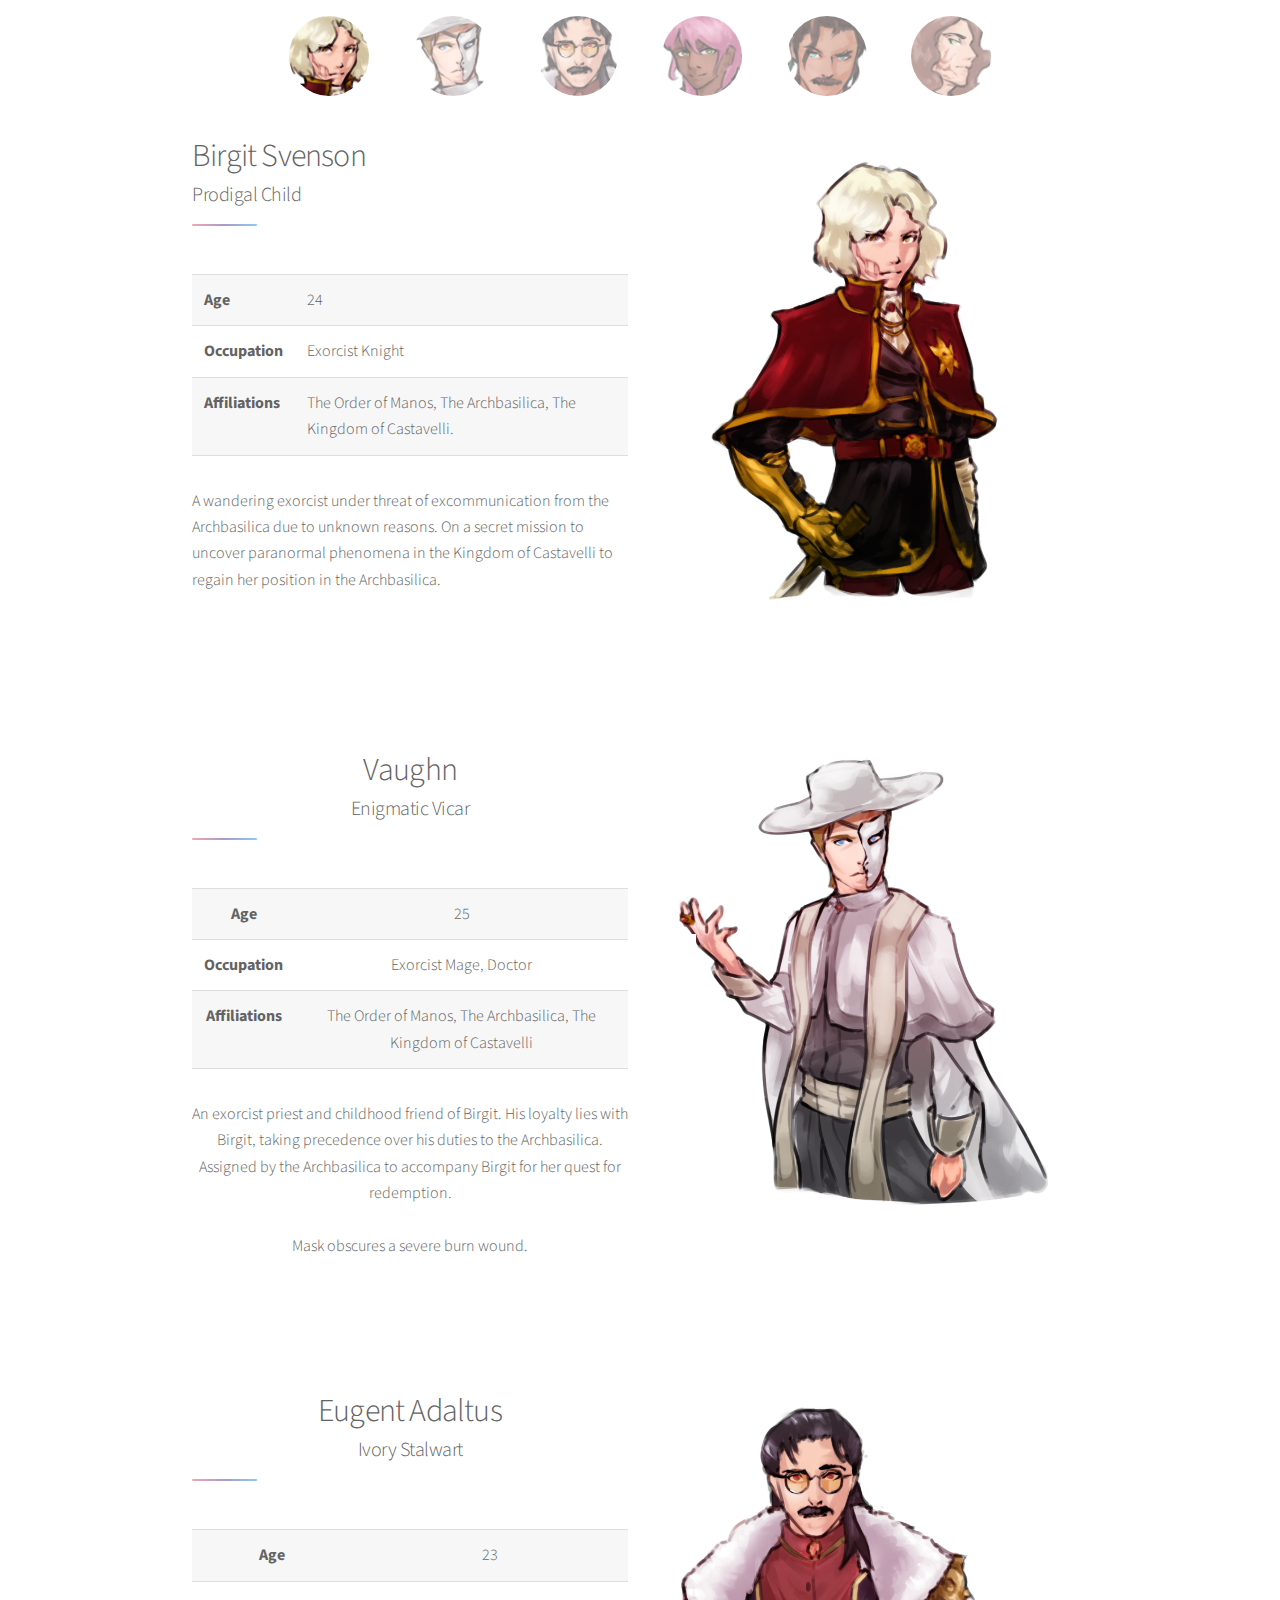
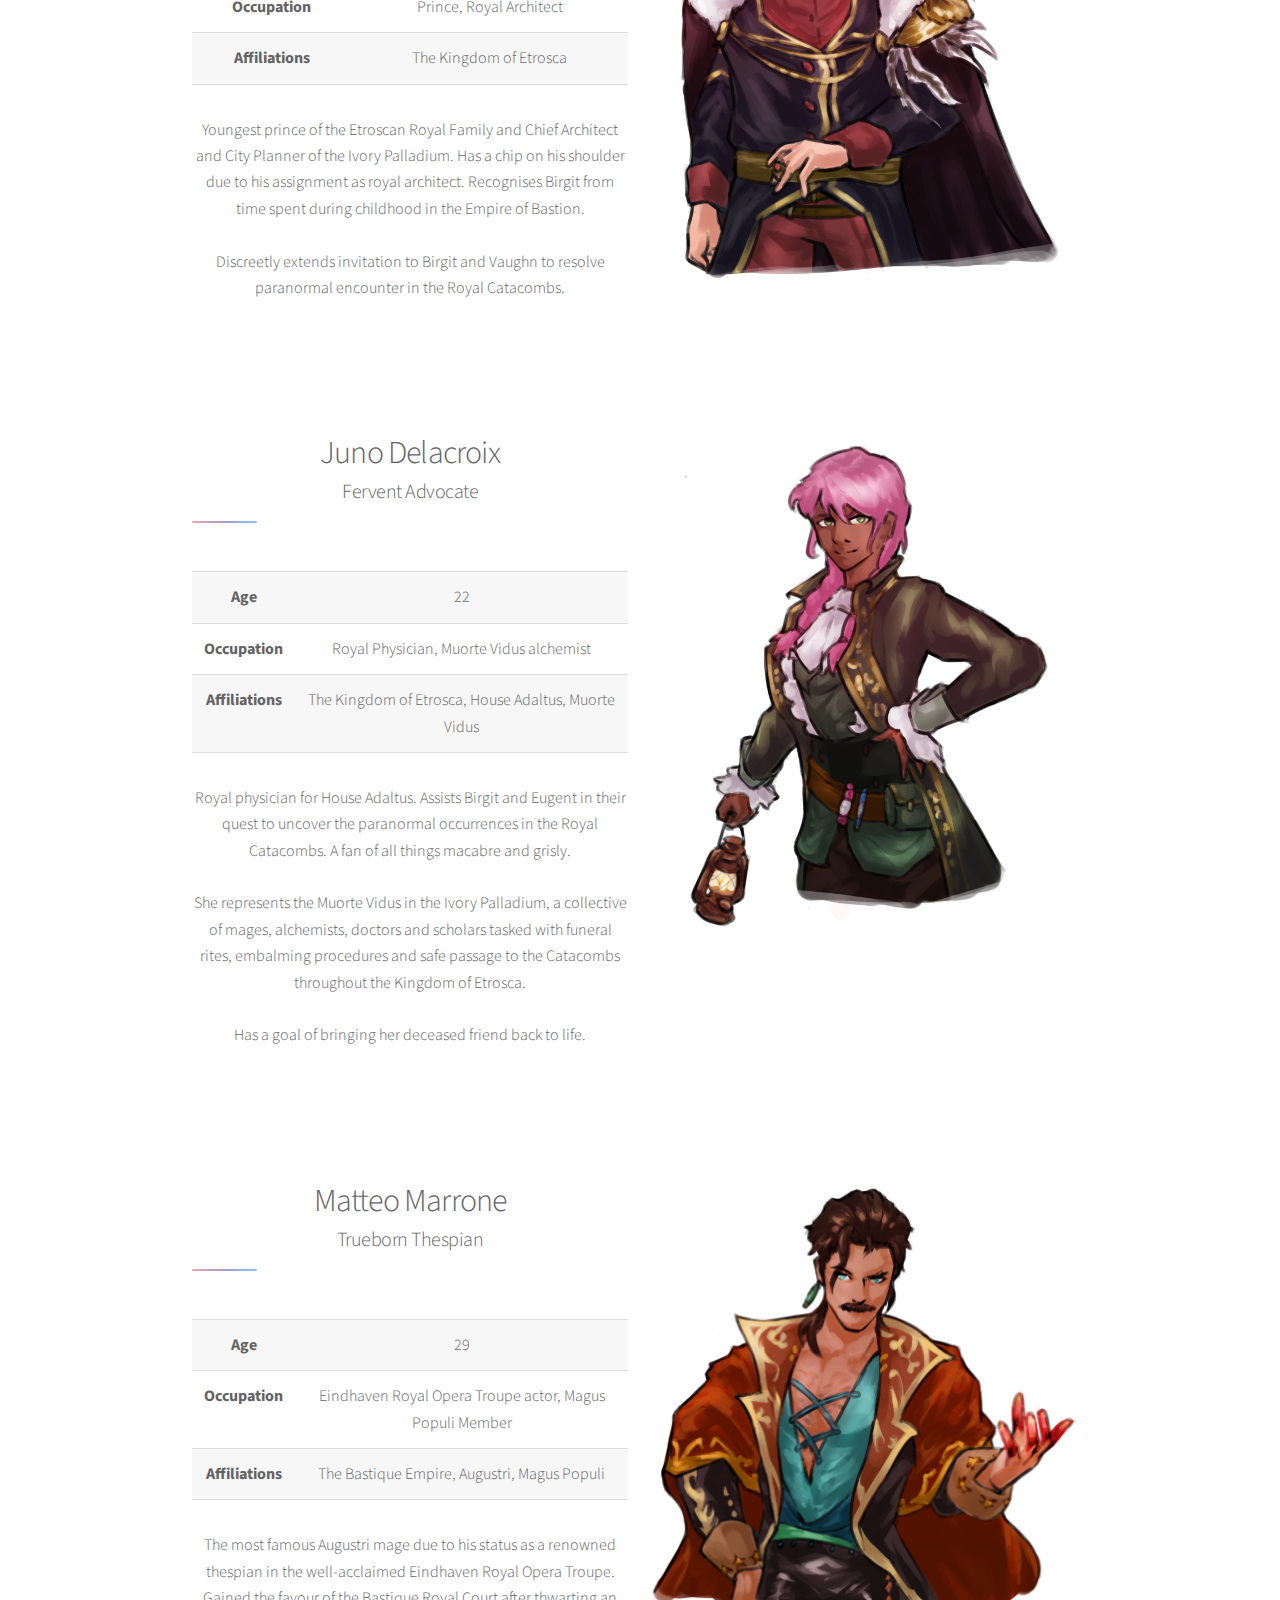
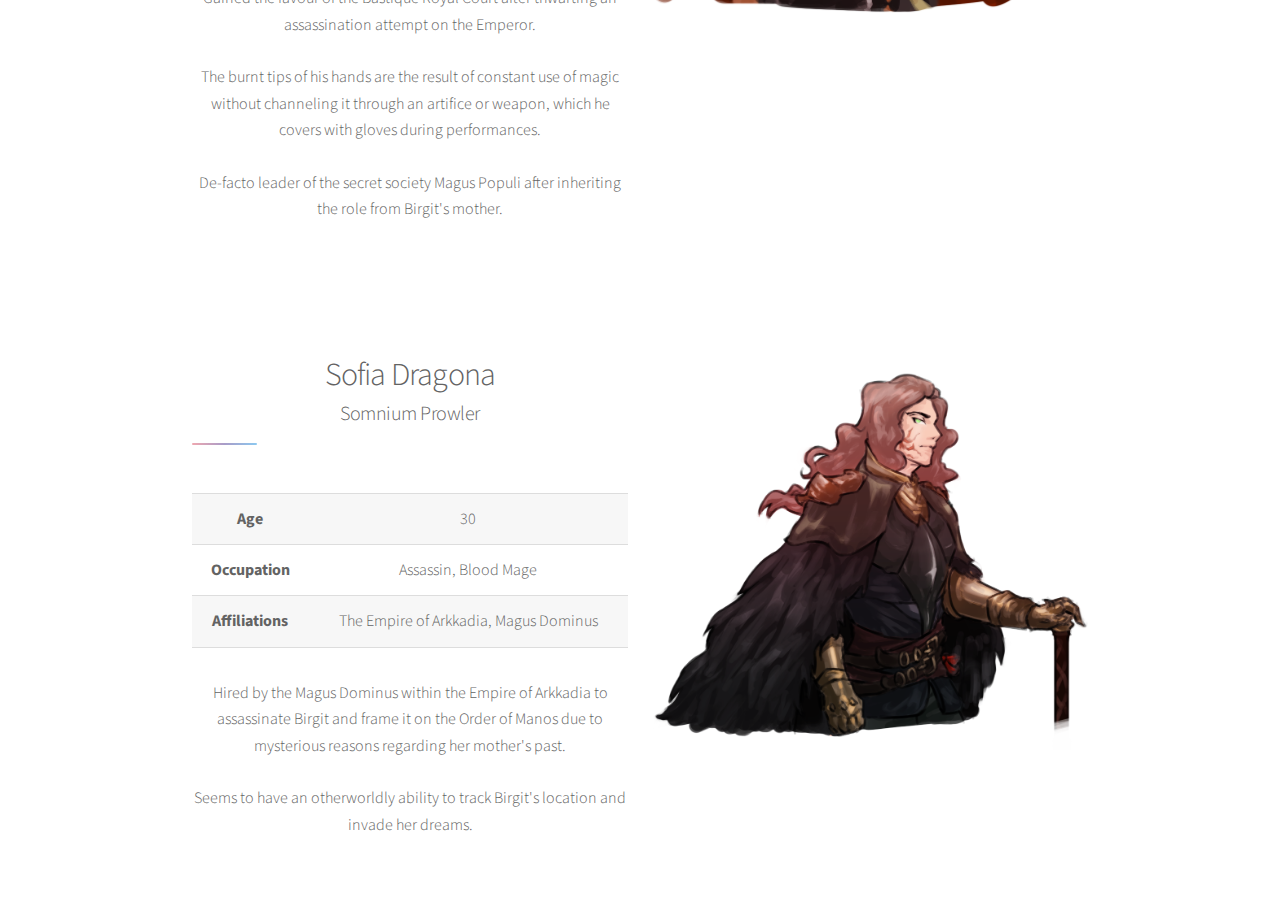
==== index.html @ 560a3e18 "Add content" ====
<!DOCTYPE HTML>
<!--
	Stellar by HTML5 UP
	html5up.net | @ajlkn
	Free for personal and commercial use under the CCA 3.0 license (html5up.net/license)
-->
<html>

<head>
	<title>Stellar by HTML5 UP</title>
	<meta charset="utf-8" />
	<meta name="viewport" content="width=device-width, initial-scale=1, user-scalable=no" />
	<link href="https://cdn.jsdelivr.net/npm/bootstrap@5.2.3/dist/css/bootstrap.min.css" rel="stylesheet"
		integrity="sha384-rbsA2VBKQhggwzxH7pPCaAqO46MgnOM80zW1RWuH61DGLwZJEdK2Kadq2F9CUG65" crossorigin="anonymous">
	<link rel="stylesheet" href="assets/css/main.css" />
	<noscript>
		<link rel="stylesheet" href="assets/css/noscript.css" />
	</noscript>
</head>

<body class="is-preload">

	<!-- Wrapper -->
	<div id="wrapper">

		<!-- Nav -->
		<nav id="nav">
			<ul class="mt-2">
				<li><a href="#c1" class="active"><img src="images/01c_Transparent.png" alt="Birgit" /></a></li>
				<li><a href="#c2"><img src="images/02d_Transparent.png" alt="Vaughn" /></a></li>
				<li><a href="#c3"><img src="images/03b_Transparent.png" alt="Eugent" /></a></li>
				<li><a href="#c4"><img src="images/04b_Transparent.png" alt="Juno" /></a></li>
				<li><a href="#c5"><img src="images/05b_Transparent.png" alt="Matteo" /></a></li>
				<li><a href="#c6"><img src="images/06c_Transparent.png" alt="Sofia" /></a></li>
			</ul>
		</nav>

		<!-- Main -->
		<div id="main">

			<!-- Introduction -->
			<section id="c1" class="main">
				<div class="px-3">
					<div class="content">
						<div class="row">
							<div class="col-6">
								<header class="major">
									<h2>Birgit Svenson</h2>
									<h3>Prodigal Child</h3>
								</header>

								<div class="table-wrapper">
									<table>
										<tbody>
											<tr>
												<td>Age</td>
												<td>24</td>
											</tr>
											<tr>
												<td>Occupation</td>
												<td>Exorcist Knight</td>
											</tr>
											<tr>
												<td>Affiliations</td>
												<td>The Order of Manos, The Archbasilica, The Kingdom of Castavelli.
												</td>
											</tr>

										</tbody>
									</table>

								</div>
								<p class="text-start">A wandering exorcist under threat of excommunication from the
									Archbasilica due to
									unknown
									reasons. On a secret mission to uncover paranormal phenomena in the Kingdom of
									Castavelli to
									regain her position in the Archbasilica.</p>
							</div>
							<div class="col-md-12 col-6 align-self-center">
								<span class="image portrait"><img src="images/01_Transparent.png" alt="" /></span>
							</div>
						</div>
					</div>

				</div>
			</section>

			<section id="c2" class="main special">
				<div class="px-3">
					<div class="content">
						<div class="row flex-row-reverse">
							<div class="col-6">
								<header class="major text-start">
									<h2>Vaughn</h2>
									<h3>Enigmatic Vicar</h3>
								</header>

								<div class="table-wrapper text-start">
									<table>
										<tbody>
											<tr>
												<td>Age</td>
												<td>25</td>
											</tr>
											<tr>
												<td>Occupation</td>
												<td>Exorcist Mage, Doctor</td>
											</tr>
											<tr>
												<td>Affiliations</td>
												<td>The Order of Manos, The Archbasilica, The Kingdom of Castavelli
												</td>
											</tr>

										</tbody>
									</table>

								</div>
								<p class="text-start">An exorcist priest and childhood friend of Birgit. His loyalty
									lies
									with Birgit,
									taking precedence over his duties to the Archbasilica. Assigned by the Archbasilica
									to accompany Birgit for her quest for redemption.
									<br />
									<br />
									Mask obscures a severe burn wound.
								</p>
							</div>
							<div class="col-6 align-self-center">
								<span class="image portrait"><img src="images/02_Transparent.png" alt="" /></span>
							</div>
						</div>
					</div>

				</div>
			</section>

			<section id="c3" class="main special">
				<div class="px-3">
					<div class="content">
						<div class="row">
							<div class="col-6">
								<header class="major text-start">
									<h2>Eugent Adaltus</h2>
									<h3>Ivory Stalwart</h3>
								</header>

								<div class="table-wrapper text-start">
									<table>
										<tbody>
											<tr>
												<td>Age</td>
												<td>23</td>
											</tr>
											<tr>
												<td>Occupation</td>
												<td>Prince, Royal Architect</td>
											</tr>
											<tr>
												<td>Affiliations</td>
												<td>The Kingdom of Etrosca
												</td>
											</tr>

										</tbody>
									</table>

								</div>
								<p class="text-start">Youngest prince of the Etroscan Royal Family and Chief Architect
									and City Planner of the Ivory Palladium. Has a chip on his shoulder due to his
									assignment as royal architect. Recognises Birgit from time spent during childhood in
									the Empire of Bastion.
									<br />
									<br />
									Discreetly extends invitation to Birgit and Vaughn to resolve paranormal encounter
									in the Royal Catacombs.
								</p>
							</div>
							<div class="col-6 align-self-center">
								<span class="image portrait"><img src="images/03_Transparent.png" alt="" /></span>
							</div>
						</div>
					</div>

				</div>
			</section>

			<section id="c4" class="main special">
				<div class="px-3">
					<div class="content">
						<div class="row flex-row-reverse">
							<div class="col-6">
								<header class="major text-start">
									<h2>Juno Delacroix</h2>
									<h3>Fervent Advocate</h3>
								</header>

								<div class="table-wrapper text-start">
									<table>
										<tbody>
											<tr>
												<td>Age</td>
												<td>22</td>
											</tr>
											<tr>
												<td>Occupation</td>
												<td>Royal Physician, Muorte Vidus alchemist</td>
											</tr>
											<tr>
												<td>Affiliations</td>
												<td>The Kingdom of Etrosca, House Adaltus, Muorte Vidus
												</td>
											</tr>

										</tbody>
									</table>

								</div>
								<p class="text-start">Royal physician for House Adaltus. Assists Birgit and Eugent in
									their quest to uncover the paranormal occurrences in the Royal Catacombs. A fan of
									all things macabre and grisly.
									<br />
									<br />
									She represents the Muorte Vidus in the Ivory Palladium, a collective of mages,
									alchemists, doctors and scholars tasked with funeral rites, embalming procedures and
									safe passage to the Catacombs throughout the Kingdom of Etrosca.
									<br />
									<br />
									Has a goal of bringing her deceased friend back to life.
								</p>
							</div>
							<div class="col-6 align-self-center">
								<span class="image portrait"><img src="images/04_Transparent.png" alt="" /></span>
							</div>
						</div>
					</div>

				</div>
			</section>

			<section id="c5" class="main special">
				<div class="px-3">
					<div class="content">
						<div class="row">
							<div class="col-6">
								<header class="major text-start">
									<h2>Matteo Marrone</h2>
									<h3>Trueborn Thespian</h3>
								</header>

								<div class="table-wrapper text-start">
									<table>
										<tbody>
											<tr>
												<td>Age</td>
												<td>29</td>
											</tr>
											<tr>
												<td>Occupation</td>
												<td>Eindhaven Royal Opera Troupe actor, Magus Populi Member</td>
											</tr>
											<tr>
												<td>Affiliations</td>
												<td>The Bastique Empire, Augustri, Magus Populi
												</td>
											</tr>

										</tbody>
									</table>

								</div>
								<p class="text-start">The most famous Augustri mage due to his status as a renowned
									thespian in the well-acclaimed Eindhaven Royal Opera Troupe. Gained the favour of
									the Bastique Royal Court after thwarting an assassination attempt on the Emperor.
									<br />
									<br />
									The burnt tips of his hands are the result of constant use of magic without
									channeling it through an artifice or weapon, which he covers with gloves during
									performances.
									<br />
									<br />
									De-facto leader of the secret society Magus Populi after inheriting the role from
									Birgit's mother.
								</p>
							</div>
							<div class="col-6 align-self-center">
								<span class="image portrait"><img src="images/05_Transparent.png" alt="" /></span>
							</div>
						</div>
					</div>

				</div>
			</section>

			<section id="c6" class="main special">
				<div class="px-3">
					<div class="content">
						<div class="row flex-row-reverse">
							<div class="col-6">
								<header class="major text-start">
									<h2>Sofia Dragona</h2>
									<h3>Somnium Prowler</h3>
								</header>

								<div class="table-wrapper text-start">
									<table>
										<tbody>
											<tr>
												<td>Age</td>
												<td>30</td>
											</tr>
											<tr>
												<td>Occupation</td>
												<td>Assassin, Blood Mage</td>
											</tr>
											<tr>
												<td>Affiliations</td>
												<td>The Empire of Arkkadia, Magus Dominus
												</td>
											</tr>

										</tbody>
									</table>

								</div>
								<p class="text-start">Hired by the Magus Dominus within the Empire of Arkkadia to
									assassinate Birgit and frame it on the Order of Manos due to mysterious reasons
									regarding her mother's past.
									<br />
									<br />
									Seems to have an otherworldly ability to track Birgit's
									location and invade her dreams.
								</p>
							</div>
							<div class="col-6 align-self-center ps-0">
								<span class="image portrait"><img src="images/06_Transparent.png" alt="" /></span>
							</div>
						</div>
					</div>

				</div>
			</section>

		</div>

	</div>

	<!-- Scripts -->
	<script src="https://cdn.jsdelivr.net/npm/bootstrap@5.2.3/dist/js/bootstrap.bundle.min.js"
		integrity="sha384-kenU1KFdBIe4zVF0s0G1M5b4hcpxyD9F7jL+jjXkk+Q2h455rYXK/7HAuoJl+0I4"
		crossorigin="anonymous"></script>
	<script src="assets/js/jquery.min.js"></script>
	<script src="assets/js/jquery.scrollex.min.js"></script>
	<script src="assets/js/jquery.scrolly.min.js"></script>
	<script src="assets/js/browser.min.js"></script>
	<script src="assets/js/breakpoints.min.js"></script>
	<script src="assets/js/util.js"></script>
	<script src="assets/js/main.js"></script>
</body>

</html>
---- assets/css/main.css ----
@import url(fontawesome-all.min.css);
@import "https://fonts.googleapis.com/css?family=Source+Sans+Pro:300,400";
/*
	Stellar by HTML5 UP
	html5up.net | @ajlkn
	Free for personal and commercial use under the CCA 3.0 license (html5up.net/license)
*/
html, body, div, span, applet, object,
iframe, h1, h2, h3, h4, h5, h6, p, blockquote,
pre, a, abbr, acronym, address, big, cite,
code, del, dfn, em, img, ins, kbd, q, s, samp,
small, strike, strong, sub, sup, tt, var, b,
u, i, center, dl, dt, dd, ol, ul, li, fieldset,
form, label, legend, table, caption, tbody,
tfoot, thead, tr, th, td, article, aside,
canvas, details, embed, figure, figcaption,
footer, header, hgroup, menu, nav, output, ruby,
section, summary, time, mark, audio, video {
  margin: 0;
  padding: 0;
  border: 0;
  font-size: 100%;
  font: inherit;
  vertical-align: baseline; }

article, aside, details, figcaption, figure,
footer, header, hgroup, menu, nav, section {
  display: block; }

body {
  line-height: 1; }

ol, ul {
  list-style: none; }

blockquote, q {
  quotes: none; }
  blockquote:before, blockquote:after, q:before, q:after {
    content: '';
    content: none; }

table {
  border-collapse: collapse;
  border-spacing: 0; }

body {
  -webkit-text-size-adjust: none; }

mark {
  background-color: transparent;
  color: inherit; }

input::-moz-focus-inner {
  border: 0;
  padding: 0; }

input, select, textarea {
  -moz-appearance: none;
  -webkit-appearance: none;
  -ms-appearance: none;
  appearance: none; }

/* Basic */
@-ms-viewport {
  width: device-width; }
body {
  -ms-overflow-style: scrollbar; }

@media screen and (max-width: 480px) {
  html, body {
    min-width: 320px; } }
html {
  box-sizing: border-box; }

*, *:before, *:after {
  box-sizing: inherit; }

body.is-preload *, body.is-preload *:before, body.is-preload *:after {
  -moz-animation: none !important;
  -webkit-animation: none !important;
  -ms-animation: none !important;
  animation: none !important;
  -moz-transition: none !important;
  -webkit-transition: none !important;
  -ms-transition: none !important;
  transition: none !important; }

/* Type */
body {
  color: rgba(255, 255, 255, 0.65); }

body, input, select, textarea {
  font-family: "Source Sans Pro", Helvetica, sans-serif;
  font-size: 17pt;
  font-weight: 300;
  line-height: 1.65; }
  @media screen and (max-width: 1680px) {
    body, input, select, textarea {
      font-size: 14pt; } }
  @media screen and (max-width: 1280px) {
    body, input, select, textarea {
      font-size: 12pt; } }
  @media screen and (max-width: 360px) {
    body, input, select, textarea {
      font-size: 11pt; } }

a {
  -moz-transition: color 0.2s ease, border-bottom 0.2s ease;
  -webkit-transition: color 0.2s ease, border-bottom 0.2s ease;
  -ms-transition: color 0.2s ease, border-bottom 0.2s ease;
  transition: color 0.2s ease, border-bottom 0.2s ease;
  text-decoration: none;
  border-bottom: dotted 1px;
  color: inherit; }
  a:hover {
    border-bottom-color: transparent; }

strong, b {
  font-weight: 400; }

em, i {
  font-style: italic; }

p {
  margin: 0 0 2em 0; }
  p.content {
    -moz-columns: 20em 2;
    -webkit-columns: 20em 2;
    -ms-columns: 20em 2;
    columns: 20em 2;
    -moz-column-gap: 2em;
    -webkit-column-gap: 2em;
    -ms-column-gap: 2em;
    column-gap: 2em;
    text-align: justify; }

h1, h2, h3, h4, h5, h6 {
  font-weight: 300;
  line-height: 1.5;
  margin: 0 0 0 0;
  letter-spacing: -0.025em; }
  h1 a, h2 a, h3 a, h4 a, h5 a, h6 a {
    color: inherit;
    text-decoration: none; }

h1 {
  font-size: 2.5rem;
  line-height: 1.2; }

h2 {
  font-size: 1.5rem; }

h3 {
  font-size: 1.25rem; }

h4 {
  font-size: 1.1em; }

h5 {
  font-size: 0.9em; }

h6 {
  font-size: 0.7em; }

@media screen and (max-width: 736px) {
  h1 {
    font-size: 2em; } }
sub {
  font-size: 0.8em;
  position: relative;
  top: 0.5em; }

sup {
  font-size: 0.8em;
  position: relative;
  top: -0.5em; }

blockquote {
  border-left: solid 4px;
  font-style: italic;
  margin: 0 0 2em 0;
  padding: 0.5em 0 0.5em 2em; }

code {
  border-radius: 8px;
  border: solid 1px;
  font-family: "Courier New", monospace;
  font-size: 0.9em;
  margin: 0 0.25em;
  padding: 0.25em 0.65em; }

pre {
  -webkit-overflow-scrolling: touch;
  font-family: "Courier New", monospace;
  font-size: 0.9em;
  margin: 0 0 2em 0; }
  pre code {
    display: block;
    line-height: 1.75;
    padding: 1em 1.5em;
    overflow-x: auto; }

hr {
  border: 0;
  border-bottom: solid 1px;
  margin: 2em 0; }
  hr.major {
    margin: 3em 0; }

.align-left {
  text-align: left; }

.align-center {
  text-align: center; }

.align-right {
  text-align: right; }

input, select, textarea {
  color: #ffffff; }

a:hover {
  color: #ffffff; }

strong, b {
  color: #ffffff; }

h1, h2, h3, h4, h5, h6 {
  color: #ffffff; }

blockquote {
  border-left-color: rgba(255, 255, 255, 0.35); }

code {
  background: rgba(255, 255, 255, 0.075);
  border-color: rgba(255, 255, 255, 0.35); }

hr {
  border-bottom-color: rgba(255, 255, 255, 0.35); }

/* Row */
.row {
  display: flex;
  flex-wrap: wrap;
  box-sizing: border-box;
  align-items: stretch; }
  .row > * {
    box-sizing: border-box; }
  .row.gtr-uniform > * > :last-child {
    margin-bottom: 0; }
  .row.aln-left {
    justify-content: flex-start; }
  .row.aln-center {
    justify-content: center; }
  .row.aln-right {
    justify-content: flex-end; }
  .row.aln-top {
    align-items: flex-start; }
  .row.aln-middle {
    align-items: center; }
  .row.aln-bottom {
    align-items: flex-end; }
  .row > .imp {
    order: -1; }
  .row > .col-1 {
    width: 8.3333333333%; }
  .row > .off-1 {
    margin-left: 8.3333333333%; }
  .row > .col-2 {
    width: 16.6666666667%; }
  .row > .off-2 {
    margin-left: 16.6666666667%; }
  .row > .col-3 {
    width: 25%; }
  .row > .off-3 {
    margin-left: 25%; }
  .row > .col-4 {
    width: 33.3333333333%; }
  .row > .off-4 {
    margin-left: 33.3333333333%; }
  .row > .col-5 {
    width: 41.6666666667%; }
  .row > .off-5 {
    margin-left: 41.6666666667%; }
  .row > .col-6 {
    width: 50%; }
  .row > .off-6 {
    margin-left: 50%; }
  .row > .col-7 {
    width: 58.3333333333%; }
  .row > .off-7 {
    margin-left: 58.3333333333%; }
  .row > .col-8 {
    width: 66.6666666667%; }
  .row > .off-8 {
    margin-left: 66.6666666667%; }
  .row > .col-9 {
    width: 75%; }
  .row > .off-9 {
    margin-left: 75%; }
  .row > .col-10 {
    width: 83.3333333333%; }
  .row > .off-10 {
    margin-left: 83.3333333333%; }
  .row > .col-11 {
    width: 91.6666666667%; }
  .row > .off-11 {
    margin-left: 91.6666666667%; }
  .row > .col-12 {
    width: 100%; }
  .row > .off-12 {
    margin-left: 100%; }
  .row.gtr-0 {
    margin-top: 0;
    margin-left: 0em; }
    .row.gtr-0 > * {
      padding: 0 0 0 0em; }
    .row.gtr-0.gtr-uniform {
      margin-top: 0em; }
      .row.gtr-0.gtr-uniform > * {
        padding-top: 0em; }
  .row.gtr-25 {
    margin-top: 0;
    margin-left: -0.375em; }
    .row.gtr-25 > * {
      padding: 0 0 0 0.375em; }
    .row.gtr-25.gtr-uniform {
      margin-top: -0.375em; }
      .row.gtr-25.gtr-uniform > * {
        padding-top: 0.375em; }
  .row.gtr-50 {
    margin-top: 0;
    margin-left: -0.75em; }
    .row.gtr-50 > * {
      padding: 0 0 0 0.75em; }
    .row.gtr-50.gtr-uniform {
      margin-top: -0.75em; }
      .row.gtr-50.gtr-uniform > * {
        padding-top: 0.75em; }
  .row {
    margin-top: 0;
    margin-left: -1.5em; }
    .row > * {
      padding: 0 0 0 1.5em; }
    .row.gtr-uniform {
      margin-top: -1.5em; }
      .row.gtr-uniform > * {
        padding-top: 1.5em; }
  .row.gtr-150 {
    margin-top: 0;
    margin-left: -2.25em; }
    .row.gtr-150 > * {
      padding: 0 0 0 2.25em; }
    .row.gtr-150.gtr-uniform {
      margin-top: -2.25em; }
      .row.gtr-150.gtr-uniform > * {
        padding-top: 2.25em; }
  .row.gtr-200 {
    margin-top: 0;
    margin-left: -3em; }
    .row.gtr-200 > * {
      padding: 0 0 0 3em; }
    .row.gtr-200.gtr-uniform {
      margin-top: -3em; }
      .row.gtr-200.gtr-uniform > * {
        padding-top: 3em; }
  @media screen and (max-width: 1680px) {
    .row {
      display: flex;
      flex-wrap: wrap;
      box-sizing: border-box;
      align-items: stretch; }
      .row > * {
        box-sizing: border-box; }
      .row.gtr-uniform > * > :last-child {
        margin-bottom: 0; }
      .row.aln-left {
        justify-content: flex-start; }
      .row.aln-center {
        justify-content: center; }
      .row.aln-right {
        justify-content: flex-end; }
      .row.aln-top {
        align-items: flex-start; }
      .row.aln-middle {
        align-items: center; }
      .row.aln-bottom {
        align-items: flex-end; }
      .row > .imp-xlarge {
        order: -1; }
      .row > .col-1-xlarge {
        width: 8.3333333333%; }
      .row > .off-1-xlarge {
        margin-left: 8.3333333333%; }
      .row > .col-2-xlarge {
        width: 16.6666666667%; }
      .row > .off-2-xlarge {
        margin-left: 16.6666666667%; }
      .row > .col-3-xlarge {
        width: 25%; }
      .row > .off-3-xlarge {
        margin-left: 25%; }
      .row > .col-4-xlarge {
        width: 33.3333333333%; }
      .row > .off-4-xlarge {
        margin-left: 33.3333333333%; }
      .row > .col-5-xlarge {
        width: 41.6666666667%; }
      .row > .off-5-xlarge {
        margin-left: 41.6666666667%; }
      .row > .col-6-xlarge {
        width: 50%; }
      .row > .off-6-xlarge {
        margin-left: 50%; }
      .row > .col-7-xlarge {
        width: 58.3333333333%; }
      .row > .off-7-xlarge {
        margin-left: 58.3333333333%; }
      .row > .col-8-xlarge {
        width: 66.6666666667%; }
      .row > .off-8-xlarge {
        margin-left: 66.6666666667%; }
      .row > .col-9-xlarge {
        width: 75%; }
      .row > .off-9-xlarge {
        margin-left: 75%; }
      .row > .col-10-xlarge {
        width: 83.3333333333%; }
      .row > .off-10-xlarge {
        margin-left: 83.3333333333%; }
      .row > .col-11-xlarge {
        width: 91.6666666667%; }
      .row > .off-11-xlarge {
        margin-left: 91.6666666667%; }
      .row > .col-12-xlarge {
        width: 100%; }
      .row > .off-12-xlarge {
        margin-left: 100%; }
      .row.gtr-0 {
        margin-top: 0;
        margin-left: 0em; }
        .row.gtr-0 > * {
          padding: 0 0 0 0em; }
        .row.gtr-0.gtr-uniform {
          margin-top: 0em; }
          .row.gtr-0.gtr-uniform > * {
            padding-top: 0em; }
      .row.gtr-25 {
        margin-top: 0;
        margin-left: -0.375em; }
        .row.gtr-25 > * {
          padding: 0 0 0 0.375em; }
        .row.gtr-25.gtr-uniform {
          margin-top: -0.375em; }
          .row.gtr-25.gtr-uniform > * {
            padding-top: 0.375em; }
      .row.gtr-50 {
        margin-top: 0;
        margin-left: -0.75em; }
        .row.gtr-50 > * {
          padding: 0 0 0 0.75em; }
        .row.gtr-50.gtr-uniform {
          margin-top: -0.75em; }
          .row.gtr-50.gtr-uniform > * {
            padding-top: 0.75em; }
      .row {
        margin-top: 0;
        margin-left: -1.5em; }
        .row > * {
          padding: 0 0 0 1.5em; }
        .row.gtr-uniform {
          margin-top: -1.5em; }
          .row.gtr-uniform > * {
            padding-top: 1.5em; }
      .row.gtr-150 {
        margin-top: 0;
        margin-left: -2.25em; }
        .row.gtr-150 > * {
          padding: 0 0 0 2.25em; }
        .row.gtr-150.gtr-uniform {
          margin-top: -2.25em; }
          .row.gtr-150.gtr-uniform > * {
            padding-top: 2.25em; }
      .row.gtr-200 {
        margin-top: 0;
        margin-left: -3em; }
        .row.gtr-200 > * {
          padding: 0 0 0 3em; }
        .row.gtr-200.gtr-uniform {
          margin-top: -3em; }
          .row.gtr-200.gtr-uniform > * {
            padding-top: 3em; } }
  @media screen and (max-width: 1280px) {
    .row {
      display: flex;
      flex-wrap: wrap;
      box-sizing: border-box;
      align-items: stretch; }
      .row > * {
        box-sizing: border-box; }
      .row.gtr-uniform > * > :last-child {
        margin-bottom: 0; }
      .row.aln-left {
        justify-content: flex-start; }
      .row.aln-center {
        justify-content: center; }
      .row.aln-right {
        justify-content: flex-end; }
      .row.aln-top {
        align-items: flex-start; }
      .row.aln-middle {
        align-items: center; }
      .row.aln-bottom {
        align-items: flex-end; }
      .row > .imp-large {
        order: -1; }
      .row > .col-1-large {
        width: 8.3333333333%; }
      .row > .off-1-large {
        margin-left: 8.3333333333%; }
      .row > .col-2-large {
        width: 16.6666666667%; }
      .row > .off-2-large {
        margin-left: 16.6666666667%; }
      .row > .col-3-large {
        width: 25%; }
      .row > .off-3-large {
        margin-left: 25%; }
      .row > .col-4-large {
        width: 33.3333333333%; }
      .row > .off-4-large {
        margin-left: 33.3333333333%; }
      .row > .col-5-large {
        width: 41.6666666667%; }
      .row > .off-5-large {
        margin-left: 41.6666666667%; }
      .row > .col-6-large {
        width: 50%; }
      .row > .off-6-large {
        margin-left: 50%; }
      .row > .col-7-large {
        width: 58.3333333333%; }
      .row > .off-7-large {
        margin-left: 58.3333333333%; }
      .row > .col-8-large {
        width: 66.6666666667%; }
      .row > .off-8-large {
        margin-left: 66.6666666667%; }
      .row > .col-9-large {
        width: 75%; }
      .row > .off-9-large {
        margin-left: 75%; }
      .row > .col-10-large {
        width: 83.3333333333%; }
      .row > .off-10-large {
        margin-left: 83.3333333333%; }
      .row > .col-11-large {
        width: 91.6666666667%; }
      .row > .off-11-large {
        margin-left: 91.6666666667%; }
      .row > .col-12-large {
        width: 100%; }
      .row > .off-12-large {
        margin-left: 100%; }
      .row.gtr-0 {
        margin-top: 0;
        margin-left: 0em; }
        .row.gtr-0 > * {
          padding: 0 0 0 0em; }
        .row.gtr-0.gtr-uniform {
          margin-top: 0em; }
          .row.gtr-0.gtr-uniform > * {
            padding-top: 0em; }
      .row.gtr-25 {
        margin-top: 0;
        margin-left: -0.375em; }
        .row.gtr-25 > * {
          padding: 0 0 0 0.375em; }
        .row.gtr-25.gtr-uniform {
          margin-top: -0.375em; }
          .row.gtr-25.gtr-uniform > * {
            padding-top: 0.375em; }
      .row.gtr-50 {
        margin-top: 0;
        margin-left: -0.75em; }
        .row.gtr-50 > * {
          padding: 0 0 0 0.75em; }
        .row.gtr-50.gtr-uniform {
          margin-top: -0.75em; }
          .row.gtr-50.gtr-uniform > * {
            padding-top: 0.75em; }
      .row {
        margin-top: 0;
        margin-left: -1.5em; }
        .row > * {
          padding: 0 0 0 1.5em; }
        .row.gtr-uniform {
          margin-top: -1.5em; }
          .row.gtr-uniform > * {
            padding-top: 1.5em; }
      .row.gtr-150 {
        margin-top: 0;
        margin-left: -2.25em; }
        .row.gtr-150 > * {
          padding: 0 0 0 2.25em; }
        .row.gtr-150.gtr-uniform {
          margin-top: -2.25em; }
          .row.gtr-150.gtr-uniform > * {
            padding-top: 2.25em; }
      .row.gtr-200 {
        margin-top: 0;
        margin-left: -3em; }
        .row.gtr-200 > * {
          padding: 0 0 0 3em; }
        .row.gtr-200.gtr-uniform {
          margin-top: -3em; }
          .row.gtr-200.gtr-uniform > * {
            padding-top: 3em; } }
  @media screen and (max-width: 980px) {
    .row {
      display: flex;
      flex-wrap: wrap;
      box-sizing: border-box;
      align-items: stretch; }
      .row > * {
        box-sizing: border-box; }
      .row.gtr-uniform > * > :last-child {
        margin-bottom: 0; }
      .row.aln-left {
        justify-content: flex-start; }
      .row.aln-center {
        justify-content: center; }
      .row.aln-right {
        justify-content: flex-end; }
      .row.aln-top {
        align-items: flex-start; }
      .row.aln-middle {
        align-items: center; }
      .row.aln-bottom {
        align-items: flex-end; }
      .row > .imp-medium {
        order: -1; }
      .row > .col-1-medium {
        width: 8.3333333333%; }
      .row > .off-1-medium {
        margin-left: 8.3333333333%; }
      .row > .col-2-medium {
        width: 16.6666666667%; }
      .row > .off-2-medium {
        margin-left: 16.6666666667%; }
      .row > .col-3-medium {
        width: 25%; }
      .row > .off-3-medium {
        margin-left: 25%; }
      .row > .col-4-medium {
        width: 33.3333333333%; }
      .row > .off-4-medium {
        margin-left: 33.3333333333%; }
      .row > .col-5-medium {
        width: 41.6666666667%; }
      .row > .off-5-medium {
        margin-left: 41.6666666667%; }
      .row > .col-6-medium {
        width: 50%; }
      .row > .off-6-medium {
        margin-left: 50%; }
      .row > .col-7-medium {
        width: 58.3333333333%; }
      .row > .off-7-medium {
        margin-left: 58.3333333333%; }
      .row > .col-8-medium {
        width: 66.6666666667%; }
      .row > .off-8-medium {
        margin-left: 66.6666666667%; }
      .row > .col-9-medium {
        width: 75%; }
      .row > .off-9-medium {
        margin-left: 75%; }
      .row > .col-10-medium {
        width: 83.3333333333%; }
      .row > .off-10-medium {
        margin-left: 83.3333333333%; }
      .row > .col-11-medium {
        width: 91.6666666667%; }
      .row > .off-11-medium {
        margin-left: 91.6666666667%; }
      .row > .col-12-medium {
        width: 100%; }
      .row > .off-12-medium {
        margin-left: 100%; }
      .row.gtr-0 {
        margin-top: 0;
        margin-left: 0em; }
        .row.gtr-0 > * {
          padding: 0 0 0 0em; }
        .row.gtr-0.gtr-uniform {
          margin-top: 0em; }
          .row.gtr-0.gtr-uniform > * {
            padding-top: 0em; }
      .row.gtr-25 {
        margin-top: 0;
        margin-left: -0.375em; }
        .row.gtr-25 > * {
          padding: 0 0 0 0.375em; }
        .row.gtr-25.gtr-uniform {
          margin-top: -0.375em; }
          .row.gtr-25.gtr-uniform > * {
            padding-top: 0.375em; }
      .row.gtr-50 {
        margin-top: 0;
        margin-left: -0.75em; }
        .row.gtr-50 > * {
          padding: 0 0 0 0.75em; }
        .row.gtr-50.gtr-uniform {
          margin-top: -0.75em; }
          .row.gtr-50.gtr-uniform > * {
            padding-top: 0.75em; }
      .row {
        margin-top: 0;
        margin-left: -1.5em; }
        .row > * {
          padding: 0 0 0 1.5em; }
        .row.gtr-uniform {
          margin-top: -1.5em; }
          .row.gtr-uniform > * {
            padding-top: 1.5em; }
      .row.gtr-150 {
        margin-top: 0;
        margin-left: -2.25em; }
        .row.gtr-150 > * {
          padding: 0 0 0 2.25em; }
        .row.gtr-150.gtr-uniform {
          margin-top: -2.25em; }
          .row.gtr-150.gtr-uniform > * {
            padding-top: 2.25em; }
      .row.gtr-200 {
        margin-top: 0;
        margin-left: -3em; }
        .row.gtr-200 > * {
          padding: 0 0 0 3em; }
        .row.gtr-200.gtr-uniform {
          margin-top: -3em; }
          .row.gtr-200.gtr-uniform > * {
            padding-top: 3em; } }
  @media screen and (max-width: 736px) {
    .row {
      display: flex;
      flex-wrap: wrap;
      box-sizing: border-box;
      align-items: stretch; }
      .row > * {
        box-sizing: border-box; }
      .row.gtr-uniform > * > :last-child {
        margin-bottom: 0; }
      .row.aln-left {
        justify-content: flex-start; }
      .row.aln-center {
        justify-content: center; }
      .row.aln-right {
        justify-content: flex-end; }
      .row.aln-top {
        align-items: flex-start; }
      .row.aln-middle {
        align-items: center; }
      .row.aln-bottom {
        align-items: flex-end; }
      .row > .imp-small {
        order: -1; }
      .row > .col-1-small {
        width: 8.3333333333%; }
      .row > .off-1-small {
        margin-left: 8.3333333333%; }
      .row > .col-2-small {
        width: 16.6666666667%; }
      .row > .off-2-small {
        margin-left: 16.6666666667%; }
      .row > .col-3-small {
        width: 25%; }
      .row > .off-3-small {
        margin-left: 25%; }
      .row > .col-4-small {
        width: 33.3333333333%; }
      .row > .off-4-small {
        margin-left: 33.3333333333%; }
      .row > .col-5-small {
        width: 41.6666666667%; }
      .row > .off-5-small {
        margin-left: 41.6666666667%; }
      .row > .col-6-small {
        width: 50%; }
      .row > .off-6-small {
        margin-left: 50%; }
      .row > .col-7-small {
        width: 58.3333333333%; }
      .row > .off-7-small {
        margin-left: 58.3333333333%; }
      .row > .col-8-small {
        width: 66.6666666667%; }
      .row > .off-8-small {
        margin-left: 66.6666666667%; }
      .row > .col-9-small {
        width: 75%; }
      .row > .off-9-small {
        margin-left: 75%; }
      .row > .col-10-small {
        width: 83.3333333333%; }
      .row > .off-10-small {
        margin-left: 83.3333333333%; }
      .row > .col-11-small {
        width: 91.6666666667%; }
      .row > .off-11-small {
        margin-left: 91.6666666667%; }
      .row > .col-12-small {
        width: 100%; }
      .row > .off-12-small {
        margin-left: 100%; }
      .row.gtr-0 {
        margin-top: 0;
        margin-left: 0em; }
        .row.gtr-0 > * {
          padding: 0 0 0 0em; }
        .row.gtr-0.gtr-uniform {
          margin-top: 0em; }
          .row.gtr-0.gtr-uniform > * {
            padding-top: 0em; }
      .row.gtr-25 {
        margin-top: 0;
        margin-left: -0.25em; }
        .row.gtr-25 > * {
          padding: 0 0 0 0.25em; }
        .row.gtr-25.gtr-uniform {
          margin-top: -0.25em; }
          .row.gtr-25.gtr-uniform > * {
            padding-top: 0.25em; }
      .row.gtr-50 {
        margin-top: 0;
        margin-left: -0.5em; }
        .row.gtr-50 > * {
          padding: 0 0 0 0.5em; }
        .row.gtr-50.gtr-uniform {
          margin-top: -0.5em; }
          .row.gtr-50.gtr-uniform > * {
            padding-top: 0.5em; }
      .row {
        margin-top: 0;
        margin-left: -1em; }
        .row > * {
          padding: 0 0 0 1em; }
        .row.gtr-uniform {
          margin-top: -1em; }
          .row.gtr-uniform > * {
            padding-top: 1em; }
      .row.gtr-150 {
        margin-top: 0;
        margin-left: -1.5em; }
        .row.gtr-150 > * {
          padding: 0 0 0 1.5em; }
        .row.gtr-150.gtr-uniform {
          margin-top: -1.5em; }
          .row.gtr-150.gtr-uniform > * {
            padding-top: 1.5em; }
      .row.gtr-200 {
        margin-top: 0;
        margin-left: -2em; }
        .row.gtr-200 > * {
          padding: 0 0 0 2em; }
        .row.gtr-200.gtr-uniform {
          margin-top: -2em; }
          .row.gtr-200.gtr-uniform > * {
            padding-top: 2em; } }
  @media screen and (max-width: 480px) {
    .row {
      display: flex;
      flex-wrap: wrap;
      box-sizing: border-box;
      align-items: stretch; }
      .row > * {
        box-sizing: border-box; }
      .row.gtr-uniform > * > :last-child {
        margin-bottom: 0; }
      .row.aln-left {
        justify-content: flex-start; }
      .row.aln-center {
        justify-content: center; }
      .row.aln-right {
        justify-content: flex-end; }
      .row.aln-top {
        align-items: flex-start; }
      .row.aln-middle {
        align-items: center; }
      .row.aln-bottom {
        align-items: flex-end; }
      .row > .imp-xsmall {
        order: -1; }
      .row > .col-1-xsmall {
        width: 8.3333333333%; }
      .row > .off-1-xsmall {
        margin-left: 8.3333333333%; }
      .row > .col-2-xsmall {
        width: 16.6666666667%; }
      .row > .off-2-xsmall {
        margin-left: 16.6666666667%; }
      .row > .col-3-xsmall {
        width: 25%; }
      .row > .off-3-xsmall {
        margin-left: 25%; }
      .row > .col-4-xsmall {
        width: 33.3333333333%; }
      .row > .off-4-xsmall {
        margin-left: 33.3333333333%; }
      .row > .col-5-xsmall {
        width: 41.6666666667%; }
      .row > .off-5-xsmall {
        margin-left: 41.6666666667%; }
      .row > .col-6-xsmall {
        width: 50%; }
      .row > .off-6-xsmall {
        margin-left: 50%; }
      .row > .col-7-xsmall {
        width: 58.3333333333%; }
      .row > .off-7-xsmall {
        margin-left: 58.3333333333%; }
      .row > .col-8-xsmall {
        width: 66.6666666667%; }
      .row > .off-8-xsmall {
        margin-left: 66.6666666667%; }
      .row > .col-9-xsmall {
        width: 75%; }
      .row > .off-9-xsmall {
        margin-left: 75%; }
      .row > .col-10-xsmall {
        width: 83.3333333333%; }
      .row > .off-10-xsmall {
        margin-left: 83.3333333333%; }
      .row > .col-11-xsmall {
        width: 91.6666666667%; }
      .row > .off-11-xsmall {
        margin-left: 91.6666666667%; }
      .row > .col-12-xsmall {
        width: 100%; }
      .row > .off-12-xsmall {
        margin-left: 100%; }
      .row.gtr-0 {
        margin-top: 0;
        margin-left: 0em; }
        .row.gtr-0 > * {
          padding: 0 0 0 0em; }
        .row.gtr-0.gtr-uniform {
          margin-top: 0em; }
          .row.gtr-0.gtr-uniform > * {
            padding-top: 0em; }
      .row.gtr-25 {
        margin-top: 0;
        margin-left: -0.3125em; }
        .row.gtr-25 > * {
          padding: 0 0 0 0.3125em; }
        .row.gtr-25.gtr-uniform {
          margin-top: -0.3125em; }
          .row.gtr-25.gtr-uniform > * {
            padding-top: 0.3125em; }
      .row.gtr-50 {
        margin-top: 0;
        margin-left: -0.625em; }
        .row.gtr-50 > * {
          padding: 0 0 0 0.625em; }
        .row.gtr-50.gtr-uniform {
          margin-top: -0.625em; }
          .row.gtr-50.gtr-uniform > * {
            padding-top: 0.625em; }
      .row {
        margin-top: 0;
        margin-left: -1.25em; }
        .row > * {
          padding: 0 0 0 1.25em; }
        .row.gtr-uniform {
          margin-top: -1.25em; }
          .row.gtr-uniform > * {
            padding-top: 1.25em; }
      .row.gtr-150 {
        margin-top: 0;
        margin-left: -1.875em; }
        .row.gtr-150 > * {
          padding: 0 0 0 1.875em; }
        .row.gtr-150.gtr-uniform {
          margin-top: -1.875em; }
          .row.gtr-150.gtr-uniform > * {
            padding-top: 1.875em; }
      .row.gtr-200 {
        margin-top: 0;
        margin-left: -2.5em; }
        .row.gtr-200 > * {
          padding: 0 0 0 2.5em; }
        .row.gtr-200.gtr-uniform {
          margin-top: -2.5em; }
          .row.gtr-200.gtr-uniform > * {
            padding-top: 2.5em; } }

/* Box */
.box {
  border-radius: 8px;
  border: solid;
  margin-bottom: 2em;
  padding: 1.5em; }
  .box > :last-child,
  .box > :last-child > :last-child,
  .box > :last-child > :last-child > :last-child {
    margin-bottom: 0; }
  .box.alt {
    border: 0;
    border-radius: 0;
    padding: 0; }

.box {
  border-color: rgba(255, 255, 255, 0.35); }

/* Button */
input[type="submit"],
input[type="reset"],
input[type="button"],
button,
.button {
  -moz-appearance: none;
  -webkit-appearance: none;
  -ms-appearance: none;
  appearance: none;
  -moz-transition: background-color 0.2s ease-in-out, color 0.2s ease-in-out;
  -webkit-transition: background-color 0.2s ease-in-out, color 0.2s ease-in-out;
  -ms-transition: background-color 0.2s ease-in-out, color 0.2s ease-in-out;
  transition: background-color 0.2s ease-in-out, color 0.2s ease-in-out;
  border-radius: 8px;
  border: 0;
  cursor: pointer;
  display: inline-block;
  font-weight: 300;
  height: 2.75em;
  line-height: 2.75em;
  min-width: 9.25em;
  padding: 0 1.5em;
  text-align: center;
  text-decoration: none;
  white-space: nowrap; }
  input[type="submit"].icon,
  input[type="reset"].icon,
  input[type="button"].icon,
  button.icon,
  .button.icon {
    padding-left: 1.35em; }
    input[type="submit"].icon:before,
    input[type="reset"].icon:before,
    input[type="button"].icon:before,
    button.icon:before,
    .button.icon:before {
      margin-right: 0.5em; }
  input[type="submit"].fit,
  input[type="reset"].fit,
  input[type="button"].fit,
  button.fit,
  .button.fit {
    width: 100%; }
  input[type="submit"].small,
  input[type="reset"].small,
  input[type="button"].small,
  button.small,
  .button.small {
    font-size: 0.8em; }
  input[type="submit"].large,
  input[type="reset"].large,
  input[type="button"].large,
  button.large,
  .button.large {
    font-size: 1.35em; }
  input[type="submit"].disabled, input[type="submit"]:disabled,
  input[type="reset"].disabled,
  input[type="reset"]:disabled,
  input[type="button"].disabled,
  input[type="button"]:disabled,
  button.disabled,
  button:disabled,
  .button.disabled,
  .button:disabled {
    pointer-events: none;
    opacity: 0.25; }
  @media screen and (max-width: 736px) {
    input[type="submit"],
    input[type="reset"],
    input[type="button"],
    button,
    .button {
      min-width: 0; } }

input[type="submit"],
input[type="reset"],
input[type="button"],
button,
.button {
  background-color: transparent;
  box-shadow: inset 0 0 0 1px rgba(255, 255, 255, 0.35);
  color: #ffffff !important; }
  input[type="submit"]:hover,
  input[type="reset"]:hover,
  input[type="button"]:hover,
  button:hover,
  .button:hover {
    background-color: rgba(255, 255, 255, 0.075); }
  input[type="submit"]:active,
  input[type="reset"]:active,
  input[type="button"]:active,
  button:active,
  .button:active {
    background-color: rgba(255, 255, 255, 0.2); }
  input[type="submit"].icon:before,
  input[type="reset"].icon:before,
  input[type="button"].icon:before,
  button.icon:before,
  .button.icon:before {
    color: rgba(255, 255, 255, 0.5); }
  input[type="submit"].primary,
  input[type="reset"].primary,
  input[type="button"].primary,
  button.primary,
  .button.primary {
    background-color: #8cc9f0;
    color: #ffffff !important;
    box-shadow: none; }
    input[type="submit"].primary:hover,
    input[type="reset"].primary:hover,
    input[type="button"].primary:hover,
    button.primary:hover,
    .button.primary:hover {
      background-color: #9acff2; }
    input[type="submit"].primary:active,
    input[type="reset"].primary:active,
    input[type="button"].primary:active,
    button.primary:active,
    .button.primary:active {
      background-color: #7ec3ee; }
    input[type="submit"].primary.icon:before,
    input[type="reset"].primary.icon:before,
    input[type="button"].primary.icon:before,
    button.primary.icon:before,
    .button.primary.icon:before {
      color: #ffffff !important; }

/* Form */
form {
  margin: 0 0 2em 0; }

label {
  display: block;
  font-size: 0.9em;
  font-weight: 400;
  margin: 0 0 1em 0; }

input[type="text"],
input[type="password"],
input[type="email"],
select,
textarea {
  -moz-appearance: none;
  -webkit-appearance: none;
  -ms-appearance: none;
  appearance: none;
  border-radius: 8px;
  border: solid 1px;
  color: inherit;
  display: block;
  outline: 0;
  padding: 0 1em;
  text-decoration: none;
  width: 100%; }
  input[type="text"]:invalid,
  input[type="password"]:invalid,
  input[type="email"]:invalid,
  select:invalid,
  textarea:invalid {
    box-shadow: none; }

select {
  background-size: 1.25rem;
  background-repeat: no-repeat;
  background-position: calc(100% - 1rem) center;
  height: 2.75em;
  padding-right: 2.75em;
  text-overflow: ellipsis; }
  select:focus::-ms-value {
    background-color: transparent; }
  select::-ms-expand {
    display: none; }

input[type="text"],
input[type="password"],
input[type="email"],
select {
  height: 2.75em; }

textarea {
  padding: 0.75em 1em; }

input[type="checkbox"],
input[type="radio"] {
  -moz-appearance: none;
  -webkit-appearance: none;
  -ms-appearance: none;
  appearance: none;
  display: block;
  float: left;
  margin-right: -2em;
  opacity: 0;
  width: 1em;
  z-index: -1; }
  input[type="checkbox"] + label,
  input[type="radio"] + label {
    text-decoration: none;
    cursor: pointer;
    display: inline-block;
    font-size: 1em;
    font-weight: 300;
    padding-left: 2.4em;
    padding-right: 0.75em;
    position: relative; }
    input[type="checkbox"] + label:before,
    input[type="radio"] + label:before {
      -moz-osx-font-smoothing: grayscale;
      -webkit-font-smoothing: antialiased;
      display: inline-block;
      font-style: normal;
      font-variant: normal;
      text-rendering: auto;
      line-height: 1;
      text-transform: none !important;
      font-family: 'Font Awesome 5 Free';
      font-weight: 900; }
    input[type="checkbox"] + label:before,
    input[type="radio"] + label:before {
      border-radius: 8px;
      border: solid 1px;
      content: '';
      display: inline-block;
      font-size: 0.8em;
      height: 2.0625em;
      left: 0;
      line-height: 2.0625em;
      position: absolute;
      text-align: center;
      top: 0;
      width: 2.0625em; }
  input[type="checkbox"]:checked + label:before,
  input[type="radio"]:checked + label:before {
    content: '\f00c'; }

input[type="checkbox"] + label:before {
  border-radius: 8px; }

input[type="radio"] + label:before {
  border-radius: 100%; }

::-webkit-input-placeholder {
  opacity: 1.0; }

:-moz-placeholder {
  opacity: 1.0; }

::-moz-placeholder {
  opacity: 1.0; }

:-ms-input-placeholder {
  opacity: 1.0; }

label {
  color: #ffffff; }

input[type="text"],
input[type="password"],
input[type="email"],
select,
textarea {
  background-color: rgba(255, 255, 255, 0.075);
  border-color: rgba(255, 255, 255, 0.35); }
  input[type="text"]:focus,
  input[type="password"]:focus,
  input[type="email"]:focus,
  select:focus,
  textarea:focus {
    border-color: #8cc9f0;
    box-shadow: 0 0 0 1px #8cc9f0; }

select {
  background-image: url("data:image/svg+xml;charset=utf8,%3Csvg xmlns='http://www.w3.org/2000/svg' width='40' height='40' preserveAspectRatio='none' viewBox='0 0 40 40'%3E%3Cpath d='M9.4,12.3l10.4,10.4l10.4-10.4c0.2-0.2,0.5-0.4,0.9-0.4c0.3,0,0.6,0.1,0.9,0.4l3.3,3.3c0.2,0.2,0.4,0.5,0.4,0.9 c0,0.4-0.1,0.6-0.4,0.9L20.7,31.9c-0.2,0.2-0.5,0.4-0.9,0.4c-0.3,0-0.6-0.1-0.9-0.4L4.3,17.3c-0.2-0.2-0.4-0.5-0.4-0.9 c0-0.4,0.1-0.6,0.4-0.9l3.3-3.3c0.2-0.2,0.5-0.4,0.9-0.4S9.1,12.1,9.4,12.3z' fill='rgba(255, 255, 255, 0.35)' /%3E%3C/svg%3E"); }
  select option {
    color: #ffffff;
    background: #935d8c; }

input[type="checkbox"] + label,
input[type="radio"] + label {
  color: rgba(255, 255, 255, 0.65); }
  input[type="checkbox"] + label:before,
  input[type="radio"] + label:before {
    background: rgba(255, 255, 255, 0.075);
    border-color: rgba(255, 255, 255, 0.35); }
input[type="checkbox"]:checked + label:before,
input[type="radio"]:checked + label:before {
  background-color: #ffffff;
  border-color: #ffffff;
  color: #935d8c; }
input[type="checkbox"]:focus + label:before,
input[type="radio"]:focus + label:before {
  border-color: #8cc9f0;
  box-shadow: 0 0 0 1px #8cc9f0; }

::-webkit-input-placeholder {
  color: rgba(255, 255, 255, 0.5) !important; }

:-moz-placeholder {
  color: rgba(255, 255, 255, 0.5) !important; }

::-moz-placeholder {
  color: rgba(255, 255, 255, 0.5) !important; }

:-ms-input-placeholder {
  color: rgba(255, 255, 255, 0.5) !important; }

.formerize-placeholder {
  color: rgba(255, 255, 255, 0.5) !important; }

/* Icon */
.icon {
  text-decoration: none;
  -moz-transition: background-color 0.2s ease-in-out, color 0.2s ease-in-out;
  -webkit-transition: background-color 0.2s ease-in-out, color 0.2s ease-in-out;
  -ms-transition: background-color 0.2s ease-in-out, color 0.2s ease-in-out;
  transition: background-color 0.2s ease-in-out, color 0.2s ease-in-out;
  border-bottom: none;
  position: relative; }
  .icon:before {
    -moz-osx-font-smoothing: grayscale;
    -webkit-font-smoothing: antialiased;
    display: inline-block;
    font-style: normal;
    font-variant: normal;
    text-rendering: auto;
    line-height: 1;
    text-transform: none !important;
    font-family: 'Font Awesome 5 Free';
    font-weight: 400; }
  .icon > .label {
    display: none; }
  .icon:before {
    line-height: solid; }
  .icon.solid:before {
    font-weight: 900; }
  .icon.brands:before {
    font-family: 'Font Awesome 5 Brands'; }
  .icon.major {
    border: solid 1px;
    display: inline-block;
    border-radius: 100%;
    padding: 0.65em;
    margin: 0 0 2em 0;
    cursor: default; }
    .icon.major:before {
      display: inline-block;
      font-size: 6.25rem;
      width: 2.25em;
      height: 2.25em;
      line-height: 2.2em;
      border-radius: 100%;
      border: solid 1px;
      text-align: center; }
  .icon.alt {
    display: inline-block;
    border: solid 1px;
    border-radius: 100%; }
    .icon.alt:before {
      display: block;
      font-size: 1.25em;
      width: 2em;
      height: 2em;
      text-align: center;
      line-height: 2em; }
  .icon.style1 {
    color: #efa8b0; }
  .icon.style2 {
    color: #c79cc8; }
  .icon.style3 {
    color: #a89cc8; }
  .icon.style4 {
    color: #9bb2e1; }
  .icon.style5 {
    color: #8cc9f0; }
  @media screen and (max-width: 1680px) {
    .icon.major:before {
      font-size: 5.5rem; } }
  @media screen and (max-width: 1280px) {
    .icon.major:before {
      font-size: 4.75rem; } }
  @media screen and (max-width: 736px) {
    .icon.major {
      margin: 0 0 1.5em 0;
      padding: 0.35em; }
      .icon.major:before {
        font-size: 3.5rem; } }

.icon.major {
  border-color: rgba(255, 255, 255, 0.35); }
  .icon.major:before {
    border-color: rgba(255, 255, 255, 0.35); }
.icon.alt {
  border-color: rgba(255, 255, 255, 0.35);
  color: #ffffff; }
  .icon.alt:hover {
    background-color: rgba(255, 255, 255, 0.075); }
  .icon.alt:active {
    background-color: rgba(255, 255, 255, 0.2); }

/* Image */
.image {
  border-radius: 8px;
  border: 0;
  display: inline-block;
  position: relative; }
  .image img {
    border-radius: 8px;
    display: block;
    width: 100%;
    height: 100%; }
  .image.left, .image.right {
    max-width: 40%; }
    .image.left img, .image.right img {
      width: 100%; }
  .image.left {
    float: left;
    margin: 0 1.5em 1em 0;
    top: 0.25em; }
  .image.right {
    float: right;
    margin: 0 0 1em 1.5em;
    top: 0.25em; }
  .image.fit {
    display: block;
    margin: 0 0 2em 0;
    width: 100%; }
    .image.fit img {
      width: 100%; }
  .image.main {
    display: block;
    margin: 0 0 3em 0;
    width: 100%; }
    .image.main img {
      width: 100%; }

/* List */
ol {
  list-style: decimal;
  margin: 0 0 2em 0;
  padding-left: 1.25em; }
  ol li {
    padding-left: 0.25em; }

ul {
  list-style: disc;
  margin: 0 0 2em 0;
  padding-left: 1em; }
  ul li {
    padding-left: 0.5em; }
  ul.alt {
    list-style: none;
    padding-left: 0; }
    ul.alt li {
      border-top: solid 1px;
      padding: 0.5em 0; }
      ul.alt li:first-child {
        border-top: 0;
        padding-top: 0; }

dl {
  margin: 0 0 2em 0; }
  dl dt {
    display: block;
    font-weight: 400;
    margin: 0 0 1em 0; }
  dl dd {
    margin-left: 2em; }
  dl.alt dt {
    display: block;
    width: 3em;
    margin: 0;
    clear: left;
    float: left; }
  dl.alt dd {
    margin: 0 0 0.85em 5.5em; }
  dl.alt:after {
    content: '';
    display: block;
    clear: both; }

ul.alt li {
  border-top-color: rgba(255, 255, 255, 0.35); }

dl dt {
  color: #ffffff; }

/* Actions */
ul.actions {
  display: -moz-flex;
  display: -webkit-flex;
  display: -ms-flex;
  display: flex;
  cursor: default;
  list-style: none;
  margin-left: -1em;
  padding-left: 0; }
  ul.actions li {
    padding: 0 0 0 1em;
    vertical-align: middle; }
  ul.actions.special {
    -moz-justify-content: center;
    -webkit-justify-content: center;
    -ms-justify-content: center;
    justify-content: center;
    width: 100%;
    margin-left: 0; }
    ul.actions.special li:first-child {
      padding-left: 0; }
  ul.actions.stacked {
    -moz-flex-direction: column;
    -webkit-flex-direction: column;
    -ms-flex-direction: column;
    flex-direction: column;
    margin-left: 0; }
    ul.actions.stacked li {
      padding: 1.3em 0 0 0; }
      ul.actions.stacked li:first-child {
        padding-top: 0; }
  ul.actions.fit {
    width: calc(100% + 1em); }
    ul.actions.fit li {
      -moz-flex-grow: 1;
      -webkit-flex-grow: 1;
      -ms-flex-grow: 1;
      flex-grow: 1;
      -moz-flex-shrink: 1;
      -webkit-flex-shrink: 1;
      -ms-flex-shrink: 1;
      flex-shrink: 1;
      width: 100%; }
      ul.actions.fit li > * {
        width: 100%; }
    ul.actions.fit.stacked {
      width: 100%; }
  @media screen and (max-width: 480px) {
    ul.actions:not(.fixed) {
      -moz-flex-direction: column;
      -webkit-flex-direction: column;
      -ms-flex-direction: column;
      flex-direction: column;
      margin-left: 0;
      width: 100% !important; }
      ul.actions:not(.fixed) li {
        -moz-flex-grow: 1;
        -webkit-flex-grow: 1;
        -ms-flex-grow: 1;
        flex-grow: 1;
        -moz-flex-shrink: 1;
        -webkit-flex-shrink: 1;
        -ms-flex-shrink: 1;
        flex-shrink: 1;
        padding: 1em 0 0 0;
        text-align: center;
        width: 100%; }
        ul.actions:not(.fixed) li > * {
          width: 100%; }
        ul.actions:not(.fixed) li:first-child {
          padding-top: 0; }
        ul.actions:not(.fixed) li input[type="submit"],
        ul.actions:not(.fixed) li input[type="reset"],
        ul.actions:not(.fixed) li input[type="button"],
        ul.actions:not(.fixed) li button,
        ul.actions:not(.fixed) li .button {
          width: 100%; }
          ul.actions:not(.fixed) li input[type="submit"].icon:before,
          ul.actions:not(.fixed) li input[type="reset"].icon:before,
          ul.actions:not(.fixed) li input[type="button"].icon:before,
          ul.actions:not(.fixed) li button.icon:before,
          ul.actions:not(.fixed) li .button.icon:before {
            margin-left: -0.5rem; } }

/* Icons */
ul.icons {
  cursor: default;
  list-style: none;
  padding-left: 0; }
  ul.icons li {
    display: inline-block;
    padding: 0 0.65em 0 0; }
    ul.icons li:last-child {
      padding-right: 0 !important; }

/* Section/Article */
section.special, article.special {
  text-align: center; }

header.major {
  margin-bottom: 3em; }
  header.major h2 {
    font-size: 2em; }
  header.major h3:after {
    display: block;
    content: '';
    width: 3.25em;
    height: 2px;
    margin: 0.7em 0 1em 0;
    border-radius: 2px; }
  header.major p {
    font-size: 1.25em;
    letter-spacing: -0.025em; }
  header.major.special {
    text-align: center; }
    header.major.special h2:after {
      margin-left: auto;
      margin-right: auto; }

footer.major {
  margin-top: 3em; }

@media screen and (max-width: 736px) {
  header.major {
    margin-bottom: 0; }
    header.major h2 {
      font-size: 1.5em; }
    header.major p {
      font-size: 1em;
      letter-spacing: 0; }
      header.major p br {
        display: none; }

  footer.major {
    margin-top: 0; } }
header.major h3:after {
  background-color: rgba(255, 255, 255, 0.35); }

/* Table */
.table-wrapper {
  -webkit-overflow-scrolling: touch;
  overflow-x: auto; }

table {
  margin: 0 0 2em 0;
  width: 100%; }
  table tbody tr {
    border: solid 1px;
    border-left: 0;
    border-right: 0; }
  table td {
    padding: 0.75em 0.75em; }
    table td:first-child {
      font-weight: bold; }
  table th {
    font-size: 0.9em;
    font-weight: 400;
    padding: 0 0.75em 0.75em 0.75em;
    text-align: left; }
  table thead {
    border-bottom: solid 2px; }
  table tfoot {
    border-top: solid 2px; }
  table.alt {
    border-collapse: separate; }
    table.alt tbody tr td {
      border: solid 1px;
      border-left-width: 0;
      border-top-width: 0; }
      table.alt tbody tr td:first-child {
        border-left-width: 1px; }
    table.alt tbody tr:first-child td {
      border-top-width: 1px; }
    table.alt thead {
      border-bottom: 0; }
    table.alt tfoot {
      border-top: 0; }

table tbody tr {
  border-color: rgba(255, 255, 255, 0.35); }
  table tbody tr:nth-child(2n + 1) {
    background-color: rgba(255, 255, 255, 0.075); }
table th {
  color: #ffffff; }
table thead {
  border-bottom-color: rgba(255, 255, 255, 0.35); }
table tfoot {
  border-top-color: rgba(255, 255, 255, 0.35); }
table.alt tbody tr td {
  border-color: rgba(255, 255, 255, 0.35); }

/* Features */
.features {
  display: -moz-flex;
  display: -webkit-flex;
  display: -ms-flex;
  display: flex;
  -moz-flex-wrap: wrap;
  -webkit-flex-wrap: wrap;
  -ms-flex-wrap: wrap;
  flex-wrap: wrap;
  -moz-justify-content: center;
  -webkit-justify-content: center;
  -ms-justify-content: center;
  justify-content: center;
  width: calc(100% + 2em);
  margin: 0 0 3em -2em;
  padding: 0;
  list-style: none; }
  .features li {
    width: calc(33.3333333333% - 2em);
    margin-left: 2em;
    margin-top: 3em;
    padding: 0; }
    .features li:nth-child(1), .features li:nth-child(2), .features li:nth-child(3) {
      margin-top: 0; }
    .features li > :last-child {
      margin-bottom: 0; }
  @media screen and (max-width: 980px) {
    .features li {
      width: calc(50% - 2em); }
      .features li:nth-child(3) {
        margin-top: 3em; } }
  @media screen and (max-width: 736px) {
    .features {
      width: 100%;
      margin: 0 0 2em 0; }
      .features li {
        width: 100%;
        margin-left: 0;
        margin-top: 2em; }
        .features li:nth-child(2), .features li:nth-child(3) {
          margin-top: 2em; } }

/* Statistics */
.statistics {
  display: -moz-flex;
  display: -webkit-flex;
  display: -ms-flex;
  display: flex;
  width: 100%;
  margin: 0 0 3em 0;
  padding: 0;
  list-style: none;
  cursor: default; }
  .statistics li {
    -moz-flex: 1;
    -webkit-flex: 1;
    -ms-flex: 1;
    flex: 1;
    padding: 1.5em;
    color: #ffffff;
    text-align: center; }
    .statistics li.style1 {
      background-color: #efa8b0; }
    .statistics li.style2 {
      background-color: #c79cc8; }
    .statistics li.style3 {
      background-color: #a89cc8; }
    .statistics li.style4 {
      background-color: #9bb2e1; }
    .statistics li.style5 {
      background-color: #8cc9f0; }
    .statistics li strong, .statistics li b {
      display: block;
      font-size: 2em;
      line-height: 1.1;
      color: inherit !important;
      font-weight: 300;
      letter-spacing: -0.025em; }
    .statistics li:first-child {
      border-top-left-radius: 8px;
      border-bottom-left-radius: 8px; }
    .statistics li:last-child {
      border-top-right-radius: 8px;
      border-bottom-right-radius: 8px; }
    .statistics li .icon {
      display: inline-block; }
      .statistics li .icon:before {
        font-size: 2.75rem;
        line-height: 1.3; }
  @media screen and (max-width: 980px) {
    .statistics li strong, .statistics li b {
      font-size: 1.5em; } }
  @media screen and (max-width: 736px) {
    .statistics {
      display: block;
      width: 20em;
      max-width: 100%;
      margin: 0 auto 2em auto; }
      .statistics li:first-child {
        border-bottom-left-radius: 0;
        border-top-right-radius: 8px; }
      .statistics li:last-child {
        border-top-right-radius: 0;
        border-bottom-left-radius: 8px; }
      .statistics li .icon:before {
        font-size: 3.75rem; }
      .statistics li strong, .statistics li b {
        font-size: 2.5em; } }

/* Spotlight */
.spotlight {
  display: -moz-flex;
  display: -webkit-flex;
  display: -ms-flex;
  display: flex;
  -moz-align-items: center;
  -webkit-align-items: center;
  -ms-align-items: center;
  align-items: center;
  margin: 0 0 2em 0; }
  .spotlight .content {
    -moz-flex: 1;
    -webkit-flex: 1;
    -ms-flex: 1;
    flex: 1; }
    .spotlight .content > :last-child {
      margin-bottom: 0; }
    .spotlight .content header.major {
      margin: 0 0 2em 0; }
  .spotlight .image {
    display: inline-block;
    margin-left: 4em;
    padding: 0.65em;
    border-radius: 100%;
    border: solid 1px; }
    .spotlight .image img {
      display: block;
      border-radius: 100%;
      width: 16em; }
  @media screen and (max-width: 980px) {
    .spotlight {
      -moz-flex-direction: column-reverse;
      -webkit-flex-direction: column-reverse;
      -ms-flex-direction: column-reverse;
      flex-direction: column-reverse;
      text-align: center; }
      .spotlight .content {
        -moz-flex: 0 1 auto;
        -webkit-flex: 0 1 auto;
        -ms-flex: 0 1 auto;
        flex: 0 1 auto;
        width: 100%; }
        .spotlight .content header.major h2:after {
          margin-left: auto;
          margin-right: auto; }
        .spotlight .content .actions {
          -moz-justify-content: center;
          -webkit-justify-content: center;
          -ms-justify-content: center;
          justify-content: center;
          width: calc(100% + 1em); }
      .spotlight .image {
        -moz-flex: 0 1 auto;
        -webkit-flex: 0 1 auto;
        -ms-flex: 0 1 auto;
        flex: 0 1 auto;
        margin-left: 0;
        margin-bottom: 2em; } }
  @media screen and (max-width: 736px) {
    .spotlight .image {
      padding: 0.35em; }
      .spotlight .image img {
        width: 12em; } }

.spotlight .image {
  border-color: rgba(255, 255, 255, 0.35); }

/* Header */
#header {
  padding: 5em 5em 1em 5em ;
  text-align: center; }
  #header h1 {
    margin: 0 0 0.25em 0; }
  #header p {
    font-size: 1.25em;
    letter-spacing: -0.025em; }
  #header.alt {
    padding: 7em 5em 4em 5em ; }
    #header.alt h1 {
      font-size: 3.25em; }
    #header.alt > * {
      -moz-transition: opacity 3s ease;
      -webkit-transition: opacity 3s ease;
      -ms-transition: opacity 3s ease;
      transition: opacity 3s ease;
      -moz-transition-delay: 0.5s;
      -webkit-transition-delay: 0.5s;
      -ms-transition-delay: 0.5s;
      transition-delay: 0.5s;
      opacity: 1; }
    #header.alt .logo {
      -moz-transition: opacity 1.25s ease, -moz-transform 0.5s ease;
      -webkit-transition: opacity 1.25s ease, -webkit-transform 0.5s ease;
      -ms-transition: opacity 1.25s ease, -ms-transform 0.5s ease;
      transition: opacity 1.25s ease, transform 0.5s ease;
      -moz-transition-delay: 0s;
      -webkit-transition-delay: 0s;
      -ms-transition-delay: 0s;
      transition-delay: 0s;
      display: block;
      margin: 0 0 1.5em 0; }
      #header.alt .logo img {
        display: block;
        margin: 0 auto;
        max-width: 75%; }
  @media screen and (max-width: 1280px) {
    #header {
      padding: 4em 4em 0.1em 4em ; }
      #header.alt {
        padding: 6em 4em 3em 4em ; } }
  @media screen and (max-width: 980px) {
    #header {
      padding: 4em 3em 0.1em 3em ; }
      #header.alt {
        padding: 5em 3em 2em 3em ; } }
  @media screen and (max-width: 736px) {
    #header {
      padding: 3em 2em 0.1em 2em ; }
      #header p {
        font-size: 1em;
        letter-spacing: 0; }
        #header p br {
          display: none; }
      #header.alt {
        padding: 4em 2em 1em 2em ; }
        #header.alt h1 {
          font-size: 2.5em; } }
  @media screen and (max-width: 480px) {
    #header {
      padding: 3em 1.5em 0.1em 1.5em ; }
      #header.alt {
        padding: 4em 1.5em 1em 1.5em ; } }
  @media screen and (max-width: 360px) {
    #header {
      padding: 2.5em 1em 0.1em 1em ; }
      #header.alt {
        padding: 3.5em 1em 0.5em 1em ; } }
  body.is-preload #header.alt > * {
    opacity: 0; }
  body.is-preload #header.alt .logo {
    -moz-transform: scale(0.8) rotate(-30deg);
    -webkit-transform: scale(0.8) rotate(-30deg);
    -ms-transform: scale(0.8) rotate(-30deg);
    transform: scale(0.8) rotate(-30deg); }

/* Nav */
#nav {
  -moz-transition: border-top-left-radius 0.2s ease, border-top-right-radius 0.2s ease, padding 0.2s ease;
  -webkit-transition: border-top-left-radius 0.2s ease, border-top-right-radius 0.2s ease, padding 0.2s ease;
  -ms-transition: border-top-left-radius 0.2s ease, border-top-right-radius 0.2s ease, padding 0.2s ease;
  transition: border-top-left-radius 0.2s ease, border-top-right-radius 0.2s ease, padding 0.2s ease;
  background-color: #ffffff;
  color: #636363;
  position: absolute;
  width: 64em;
  max-width: calc(100% - 4em);
  padding: 1em;
  background-color: white;
  border-top-left-radius: 0.25em;
  border-top-right-radius: 0.25em;
  cursor: default;
  text-align: center; }
  #nav input, #nav select, #nav textarea {
    color: #636363; }
  #nav a:hover {
    color: #636363; }
  #nav strong, #nav b {
    color: #636363; }
  #nav h1, #nav h2, #nav h3, #nav h4, #nav h5, #nav h6 {
    color: #636363; }
  #nav blockquote {
    border-left-color: #dddddd; }
  #nav code {
    background: rgba(222, 222, 222, 0.25);
    border-color: #dddddd; }
  #nav hr {
    border-bottom-color: #dddddd; }
  #nav + #main {
    padding-top: 4.25em; }
  #nav ul {
    margin: 0;
    padding: 0;
    list-style: none; }
    #nav ul li {
      -moz-transition: margin 0.2s ease;
      -webkit-transition: margin 0.2s ease;
      -ms-transition: margin 0.2s ease;
      transition: margin 0.2s ease;
      display: inline-block;
      margin: 0 0.35em;
      padding: 0;
      vertical-align: middle; }
      #nav ul li a {
        -moz-transition: font-size 0.2s ease;
        -webkit-transition: font-size 0.2s ease;
        -ms-transition: font-size 0.2s ease;
        transition: font-size 0.2s ease;
        display: inline-block;
        height: 2.25em;
        line-height: 2.25em;
        padding: 0 1.25em;
        border: 0;
        border-radius: 8px;
        box-shadow: inset 0 0 0 1px transparent; }
        #nav ul li a img {
          -moz-transition: opacity 0.2s ease;
          -webkit-transition: opacity 0.2s ease;
          -ms-transition: opacity 0.2s ease;
          transition: opacity 0.2s ease;
          border-radius: 50%;
          width: 5rem;
          height: 5rem;
          opacity: 0.5; }
          @media screen and (max-width: 992px) {
            #nav ul li a img {
              width: 3rem;
              height: 3rem; } }
        #nav ul li a:hover img {
          -moz-transition: opacity 0.2s ease;
          -webkit-transition: opacity 0.2s ease;
          -ms-transition: opacity 0.2s ease;
          transition: opacity 0.2s ease;
          border-radius: 50%;
          width: 5rem;
          height: 5rem;
          opacity: 1.0; }
          @media screen and (max-width: 992px) {
            #nav ul li a:hover img {
              width: 3rem;
              height: 3rem; } }
        #nav ul li a.active {
          box-shadow: none; }
          #nav ul li a.active img {
            -moz-transition: opacity 0.2s ease;
            -webkit-transition: opacity 0.2s ease;
            -ms-transition: opacity 0.2s ease;
            transition: opacity 0.2s ease;
            border-radius: 50%;
            width: 5rem;
            height: 5rem;
            opacity: 1.0; }
            @media screen and (max-width: 992px) {
              #nav ul li a.active img {
                width: 3rem;
                height: 3rem; } }
  #nav.alt {
    position: fixed;
    top: 0;
    padding: 1em 1em;
    background-color: rgba(255, 255, 255, 0.75);
    border-top-left-radius: 0;
    border-top-right-radius: 0;
    z-index: 10000; }
    #nav.alt ul li {
      margin: 0 0.175em; }
      #nav.alt ul li a {
        font-size: 0.9em; }
  @media screen and (max-width: 980px) {
    #nav + #main {
      padding-top: 10em; } }

/* Main */
#main {
  background-color: #ffffff;
  color: #636363;
  border-radius: 0.25em; }
  #main input, #main select, #main textarea {
    color: #636363; }
  #main a:hover {
    color: #636363; }
  #main strong, #main b {
    color: #636363; }
  #main h1, #main h2, #main h3, #main h4, #main h5, #main h6 {
    color: #636363; }
  #main blockquote {
    border-left-color: #dddddd; }
  #main code {
    background: rgba(222, 222, 222, 0.25);
    border-color: #dddddd; }
  #main hr {
    border-bottom-color: #dddddd; }
  #main .box {
    border-color: #dddddd; }
  #main input[type="submit"],
  #main input[type="reset"],
  #main input[type="button"],
  #main button,
  #main .button {
    background-color: transparent;
    box-shadow: inset 0 0 0 1px #dddddd;
    color: #636363 !important; }
    #main input[type="submit"]:hover,
    #main input[type="reset"]:hover,
    #main input[type="button"]:hover,
    #main button:hover,
    #main .button:hover {
      background-color: rgba(222, 222, 222, 0.25); }
    #main input[type="submit"]:active,
    #main input[type="reset"]:active,
    #main input[type="button"]:active,
    #main button:active,
    #main .button:active {
      background-color: rgba(222, 222, 222, 0.5); }
    #main input[type="submit"].icon:before,
    #main input[type="reset"].icon:before,
    #main input[type="button"].icon:before,
    #main button.icon:before,
    #main .button.icon:before {
      color: rgba(99, 99, 99, 0.25); }
    #main input[type="submit"].primary,
    #main input[type="reset"].primary,
    #main input[type="button"].primary,
    #main button.primary,
    #main .button.primary {
      background-color: #8cc9f0;
      color: #ffffff !important;
      box-shadow: none; }
      #main input[type="submit"].primary:hover,
      #main input[type="reset"].primary:hover,
      #main input[type="button"].primary:hover,
      #main button.primary:hover,
      #main .button.primary:hover {
        background-color: #9acff2; }
      #main input[type="submit"].primary:active,
      #main input[type="reset"].primary:active,
      #main input[type="button"].primary:active,
      #main button.primary:active,
      #main .button.primary:active {
        background-color: #7ec3ee; }
      #main input[type="submit"].primary.icon:before,
      #main input[type="reset"].primary.icon:before,
      #main input[type="button"].primary.icon:before,
      #main button.primary.icon:before,
      #main .button.primary.icon:before {
        color: #ffffff !important; }
  #main label {
    color: #636363; }
  #main input[type="text"],
  #main input[type="password"],
  #main input[type="email"],
  #main select,
  #main textarea {
    background-color: rgba(222, 222, 222, 0.25);
    border-color: #dddddd; }
    #main input[type="text"]:focus,
    #main input[type="password"]:focus,
    #main input[type="email"]:focus,
    #main select:focus,
    #main textarea:focus {
      border-color: #8cc9f0;
      box-shadow: 0 0 0 1px #8cc9f0; }
  #main select {
    background-image: url("data:image/svg+xml;charset=utf8,%3Csvg xmlns='http://www.w3.org/2000/svg' width='40' height='40' preserveAspectRatio='none' viewBox='0 0 40 40'%3E%3Cpath d='M9.4,12.3l10.4,10.4l10.4-10.4c0.2-0.2,0.5-0.4,0.9-0.4c0.3,0,0.6,0.1,0.9,0.4l3.3,3.3c0.2,0.2,0.4,0.5,0.4,0.9 c0,0.4-0.1,0.6-0.4,0.9L20.7,31.9c-0.2,0.2-0.5,0.4-0.9,0.4c-0.3,0-0.6-0.1-0.9-0.4L4.3,17.3c-0.2-0.2-0.4-0.5-0.4-0.9 c0-0.4,0.1-0.6,0.4-0.9l3.3-3.3c0.2-0.2,0.5-0.4,0.9-0.4S9.1,12.1,9.4,12.3z' fill='%23dddddd' /%3E%3C/svg%3E"); }
    #main select option {
      color: #636363;
      background: #ffffff; }
  #main input[type="checkbox"] + label,
  #main input[type="radio"] + label {
    color: #636363; }
    #main input[type="checkbox"] + label:before,
    #main input[type="radio"] + label:before {
      background: rgba(222, 222, 222, 0.25);
      border-color: #dddddd; }
  #main input[type="checkbox"]:checked + label:before,
  #main input[type="radio"]:checked + label:before {
    background-color: #636363;
    border-color: #636363;
    color: #ffffff; }
  #main input[type="checkbox"]:focus + label:before,
  #main input[type="radio"]:focus + label:before {
    border-color: #8cc9f0;
    box-shadow: 0 0 0 1px #8cc9f0; }
  #main ::-webkit-input-placeholder {
    color: rgba(99, 99, 99, 0.25) !important; }
  #main :-moz-placeholder {
    color: rgba(99, 99, 99, 0.25) !important; }
  #main ::-moz-placeholder {
    color: rgba(99, 99, 99, 0.25) !important; }
  #main :-ms-input-placeholder {
    color: rgba(99, 99, 99, 0.25) !important; }
  #main .formerize-placeholder {
    color: rgba(99, 99, 99, 0.25) !important; }
  #main .icon.major {
    border-color: #dddddd; }
    #main .icon.major:before {
      border-color: #dddddd; }
  #main .icon.alt {
    border-color: #dddddd;
    color: #636363; }
    #main .icon.alt:hover {
      background-color: rgba(222, 222, 222, 0.25); }
    #main .icon.alt:active {
      background-color: rgba(222, 222, 222, 0.5); }
  #main ul.alt li {
    border-top-color: #dddddd; }
  #main dl dt {
    color: #636363; }
  #main header.major h3:after {
    background-color: #dddddd;
    background-image: -moz-linear-gradient(90deg, #efa8b0, #a89cc8, #8cc9f0);
    background-image: -webkit-linear-gradient(90deg, #efa8b0, #a89cc8, #8cc9f0);
    background-image: -ms-linear-gradient(90deg, #efa8b0, #a89cc8, #8cc9f0);
    background-image: linear-gradient(90deg, #efa8b0, #a89cc8, #8cc9f0); }
  #main table tbody tr {
    border-color: #dddddd; }
    #main table tbody tr:nth-child(2n + 1) {
      background-color: rgba(222, 222, 222, 0.25); }
  #main table th {
    color: #636363; }
  #main table thead {
    border-bottom-color: #dddddd; }
  #main table tfoot {
    border-top-color: #dddddd; }
  #main table.alt tbody tr td {
    border-color: #dddddd; }
  #main .spotlight .image {
    border-color: #dddddd; }
  #main > .main {
    padding: 5em 5em 3em 5em ; }
    #main > .main:first-child {
      border-top: 0; }
    #main > .main > .image.main:first-child {
      margin: -5em 0 5em -5em;
      width: calc(100% + 10em);
      border-top-right-radius: 0.25em;
      border-top-left-radius: 0.25em;
      border-bottom-right-radius: 0;
      border-bottom-left-radius: 0; }
      #main > .main > .image.main:first-child img {
        border-top-right-radius: 0.25em;
        border-top-left-radius: 0.25em;
        border-bottom-right-radius: 0;
        border-bottom-left-radius: 0; }
  @media screen and (max-width: 1280px) {
    #main > .main {
      padding: 4em 4em 2em 4em ; }
      #main > .main > .image.main:first-child {
        margin: -4em 0 4em -4em;
        width: calc(100% + 8em); } }
  @media screen and (max-width: 980px) {
    #main > .main {
      padding: 4em 3em 2em 3em ; }
      #main > .main > .image.main:first-child {
        margin: -4em 0 4em -3em;
        width: calc(100% + 6em); } }
  @media screen and (max-width: 736px) {
    #main > .main {
      padding: 3em 2em 1em 2em ; }
      #main > .main > .image.main:first-child {
        margin: -3em 0 2em -2em;
        width: calc(100% + 4em); } }
  @media screen and (max-width: 480px) {
    #main > .main {
      padding: 3em 1.5em 1em 1.5em ; }
      #main > .main > .image.main:first-child {
        margin: -3em 0 1.5em -1.5em;
        width: calc(100% + 3em); } }
  @media screen and (max-width: 360px) {
    #main {
      border-radius: 0; }
      #main > .main {
        padding: 2.5em 1em 0.5em 1em ; }
        #main > .main > .image.main:first-child {
          margin: -2.5em 0 1.5em -1em;
          width: calc(100% + 2em);
          border-radius: 0; }
          #main > .main > .image.main:first-child img {
            border-radius: 0; } }

/* Footer */
#footer {
  display: -moz-flex;
  display: -webkit-flex;
  display: -ms-flex;
  display: flex;
  -moz-flex-wrap: wrap;
  -webkit-flex-wrap: wrap;
  -ms-flex-wrap: wrap;
  flex-wrap: wrap;
  padding: 5em 5em 3em 5em ;
  width: calc(100% + 2em);
  margin: 0 0 3em -2em; }
  #footer > * {
    width: calc(50% - 2em);
    margin-left: 2em; }
  #footer .copyright {
    width: 100%;
    margin: 2.5em 0 2em 0;
    font-size: 0.8em;
    text-align: center; }
  @media screen and (max-width: 1280px) {
    #footer {
      padding: 4em 4em 2em 4em ; } }
  @media screen and (max-width: 980px) {
    #footer {
      padding: 4em 3em 2em 3em ;
      display: block;
      margin: 0 0 3em 0;
      width: 100%; }
      #footer > * {
        width: 100%;
        margin-left: 0;
        margin-bottom: 3em; }
      #footer .copyright {
        text-align: left; } }
  @media screen and (max-width: 736px) {
    #footer {
      padding: 3em 2em 1em 2em ; } }
  @media screen and (max-width: 480px) {
    #footer {
      padding: 3em 1.5em 1em 1.5em ; } }
  @media screen and (max-width: 480px) {
    #footer {
      padding: 2.5em 1em 0.5em 1em ; } }

/* Wrapper */
#wrapper {
  width: 64em;
  max-width: calc(100% - 4em);
  margin: 0 auto; }
  @media screen and (max-width: 480px) {
    #wrapper {
      max-width: calc(100% - 2em); } }
  @media screen and (max-width: 360px) {
    #wrapper {
      max-width: 100%; } }

/*# sourceMappingURL=main.css.map */
---- assets/css/noscript.css ----
/*
	Stellar by HTML5 UP
	html5up.net | @ajlkn
	Free for personal and commercial use under the CCA 3.0 license (html5up.net/license)
*/

/* Header */

	body.is-preload #header.alt > * {
		opacity: 1;
	}

	body.is-preload #header.alt .logo {
		-moz-transform: none;
		-webkit-transform: none;
		-ms-transform: none;
		transform: none;
	}
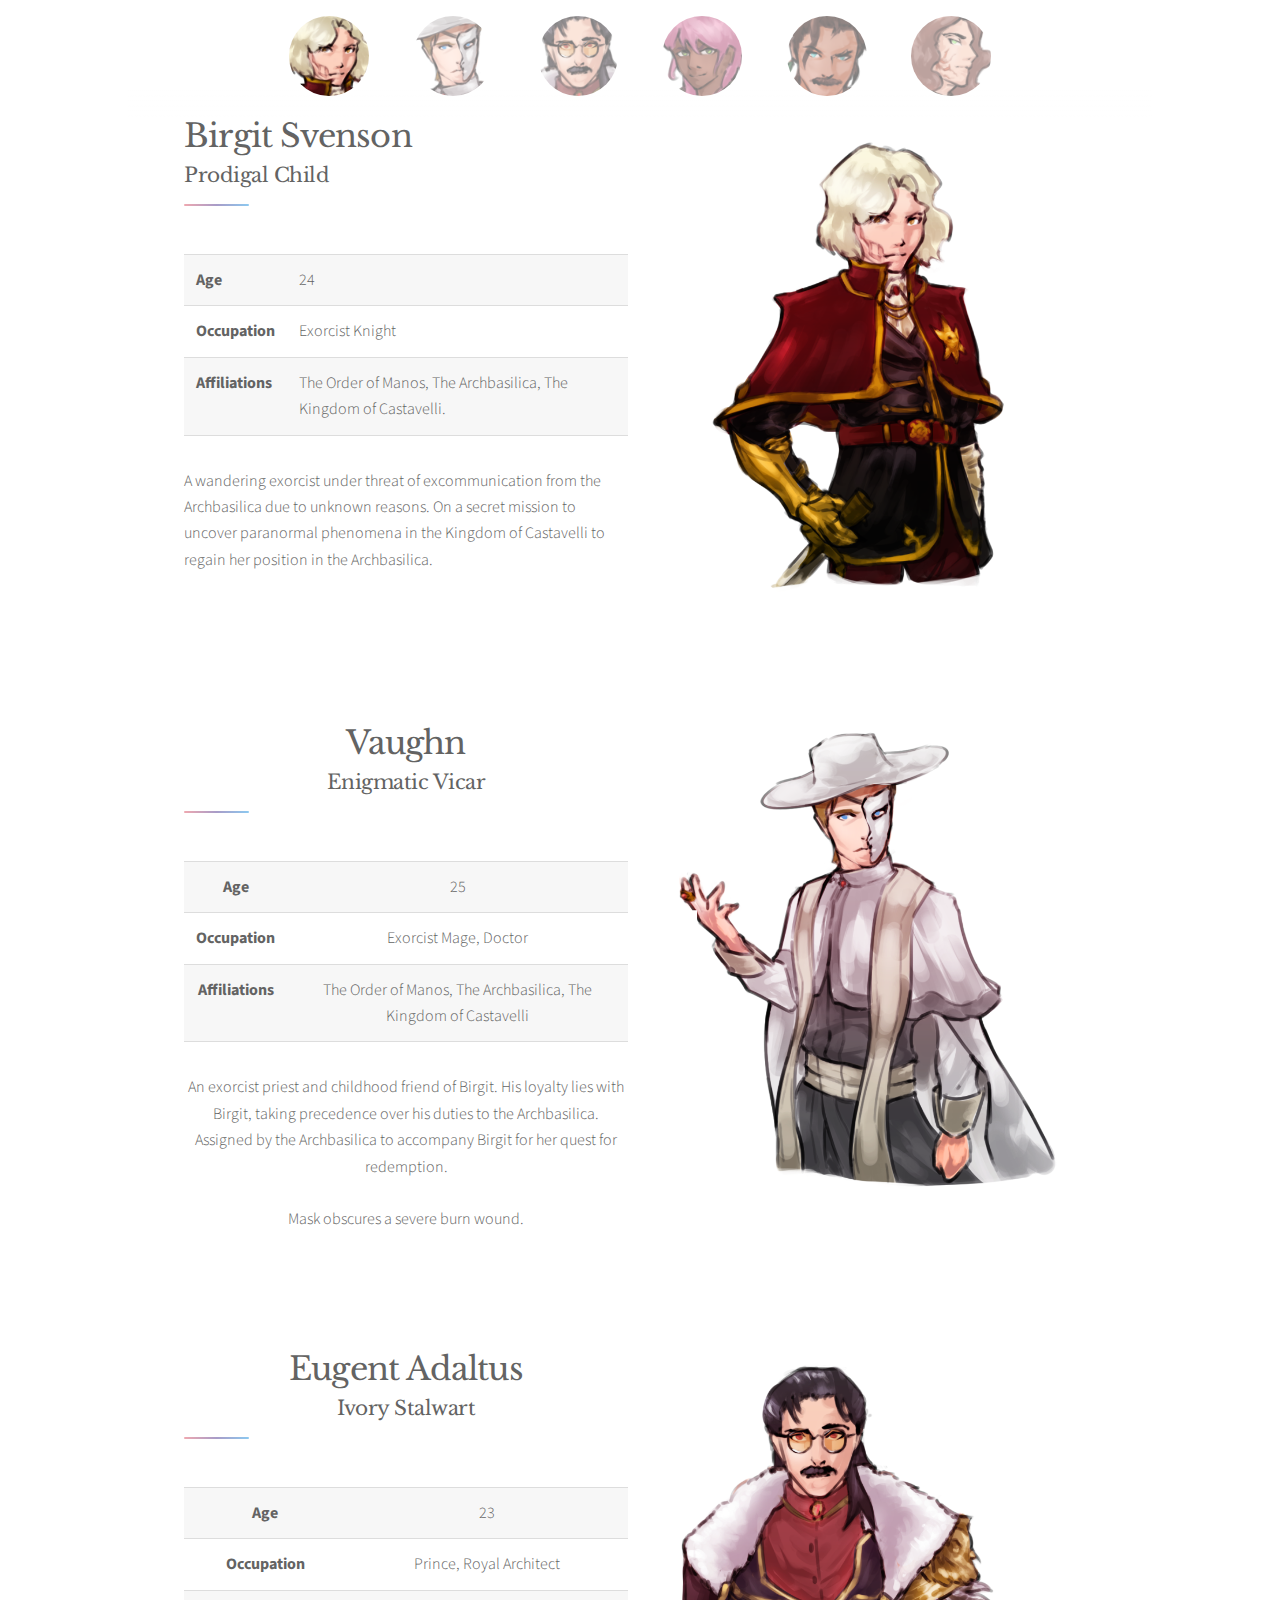
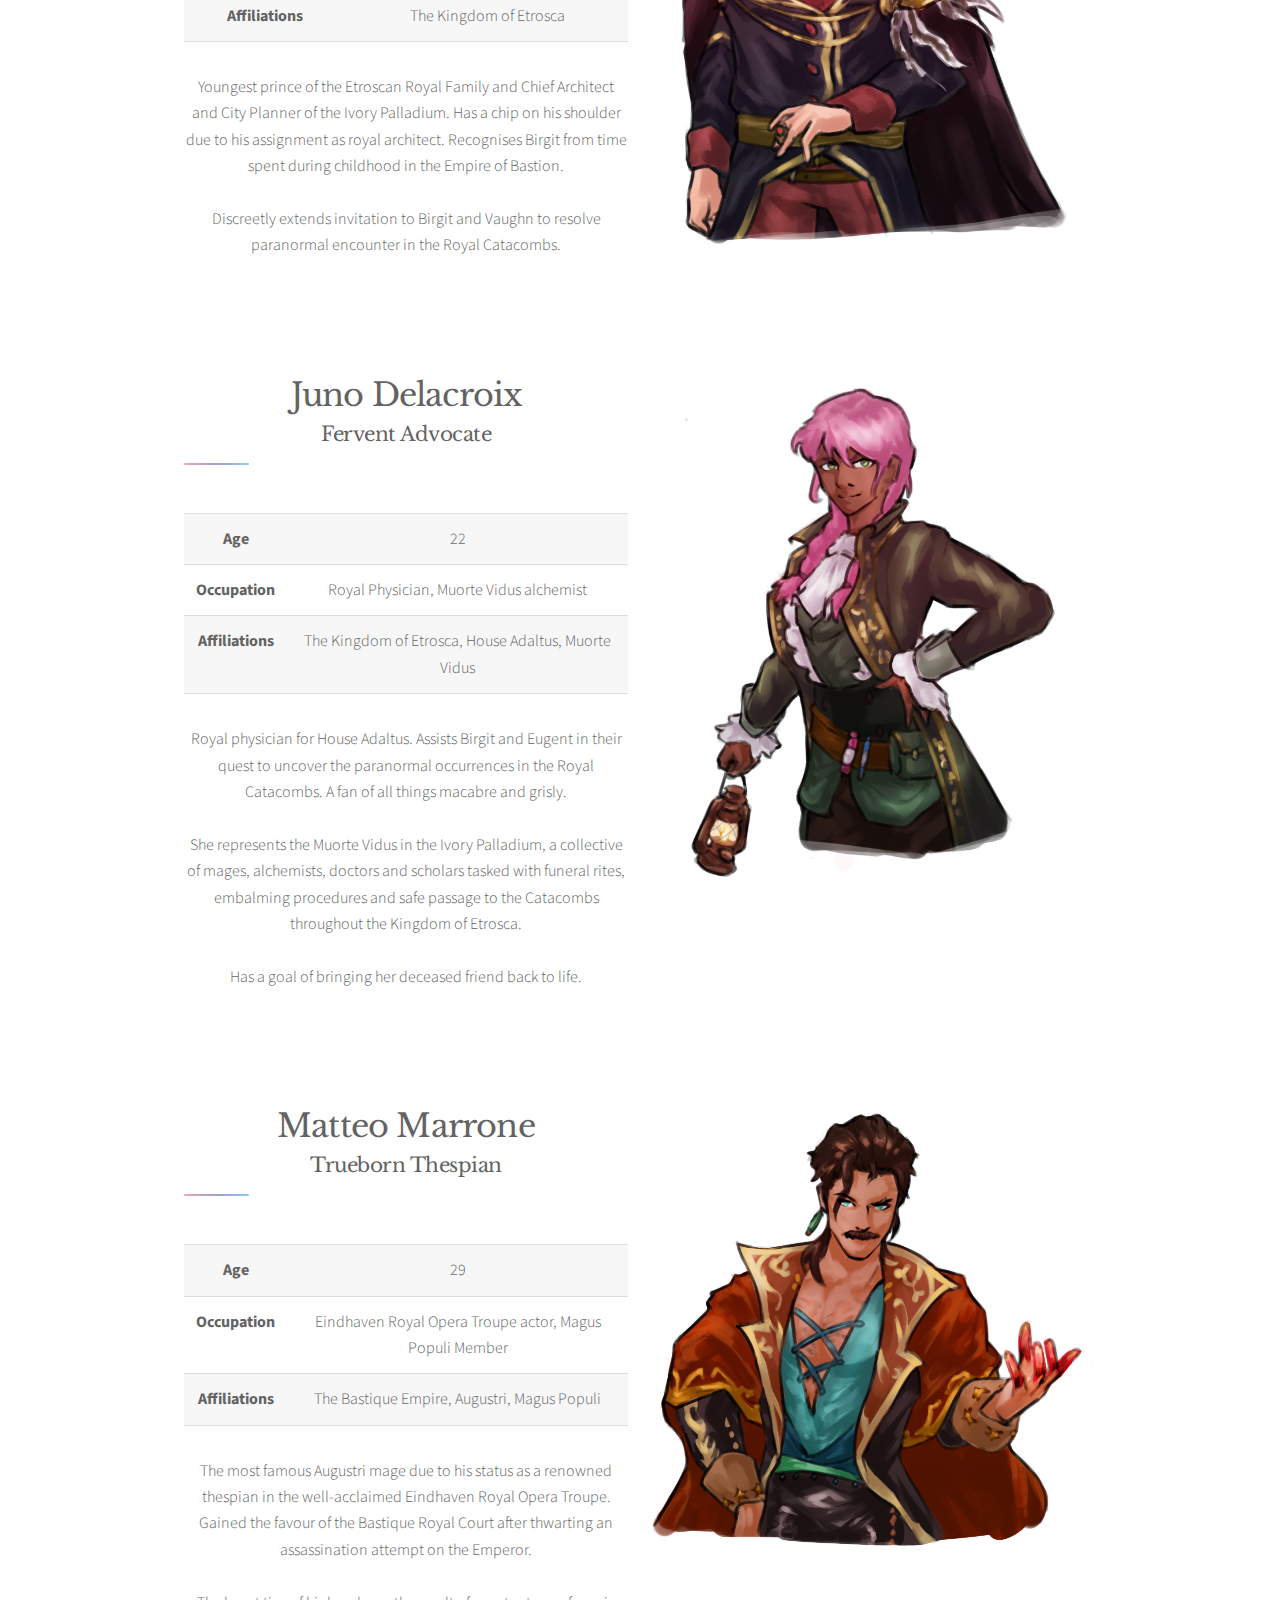
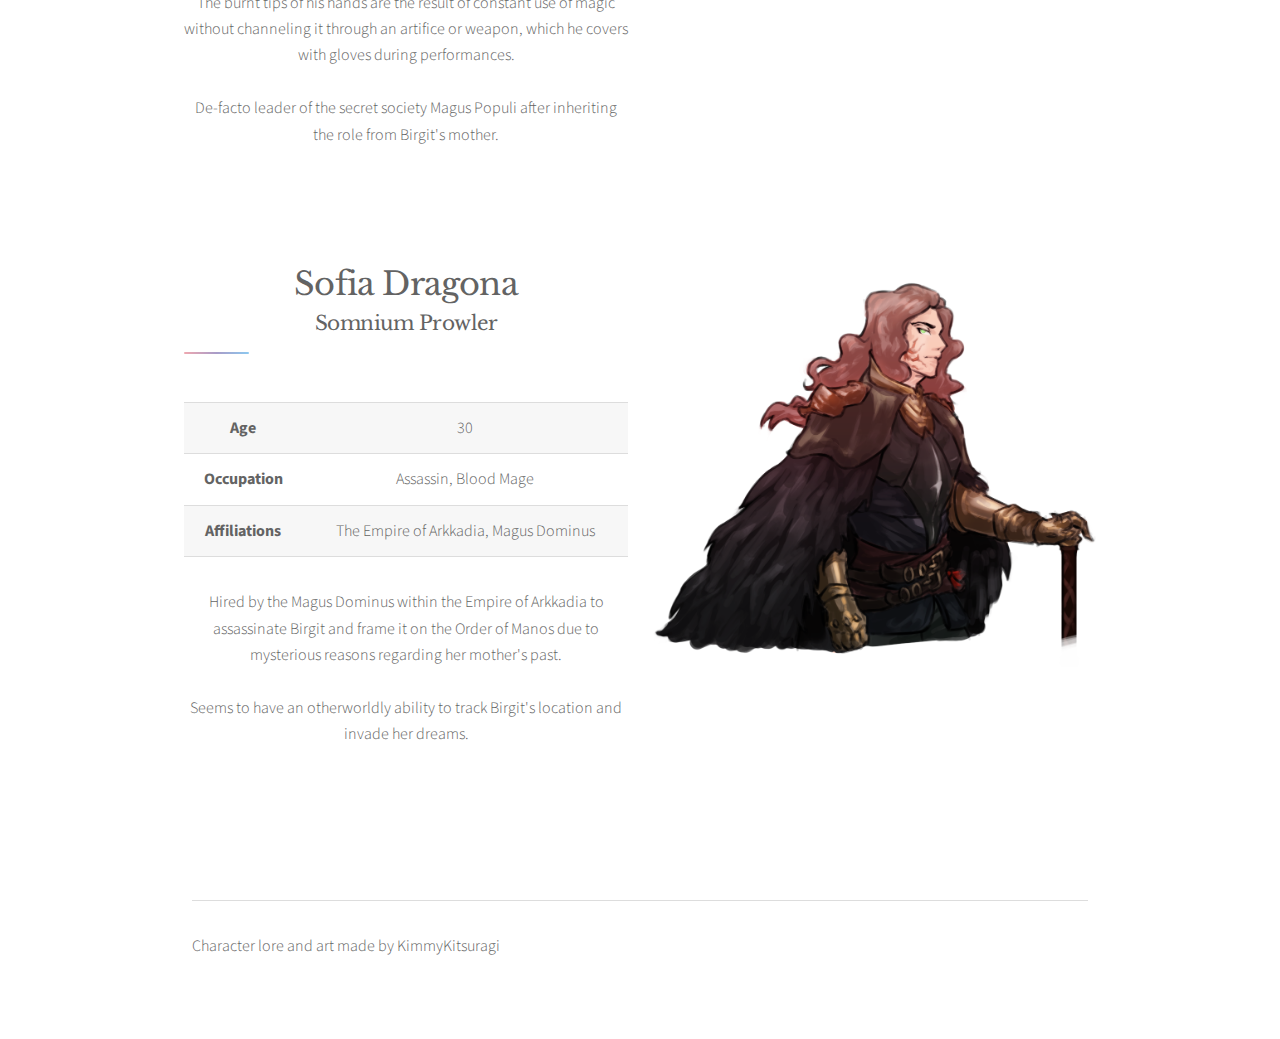
==== commit 895b18a1: "Add content" ====
--- a/index.html
+++ b/index.html
@@ -343,6 +343,11 @@
 			</section>
 
 		</div>
+		<!-- Footer -->
+		<footer id="footer">
+			<hr style="width:100%; background-color: black; height: 1.5px;">
+			<span>Character lore and art made by KimmyKitsuragi</span>
+		</footer>
 
 	</div>
 
@@ -358,5 +363,4 @@
 	<script src="assets/js/util.js"></script>
 	<script src="assets/js/main.js"></script>
 </body>
-
 </html>--- a/assets/css/main.css
+++ b/assets/css/main.css
@@ -1,5 +1,6 @@
 @import url(fontawesome-all.min.css);
 @import "https://fonts.googleapis.com/css?family=Source+Sans+Pro:300,400";
+@import "https://fonts.googleapis.com/css?family=Libre+Baskerville:300,700";
 /*
 	Stellar by HTML5 UP
 	html5up.net | @ajlkn
@@ -135,6 +136,7 @@
     text-align: justify; }
 
 h1, h2, h3, h4, h5, h6 {
+  font-family: "Libre Baskerville";
   font-weight: 300;
   line-height: 1.5;
   margin: 0 0 0 0;
@@ -151,7 +153,8 @@
   font-size: 1.5rem; }
 
 h3 {
-  font-size: 1.25rem; }
+  font-size: 1.25rem;
+  font-weight: 400 !important; }
 
 h4 {
   font-size: 1.1em; }
@@ -1980,7 +1983,7 @@
   #nav hr {
     border-bottom-color: #dddddd; }
   #nav + #main {
-    padding-top: 4.25em; }
+    padding-top: 3.5em; }
   #nav ul {
     margin: 0;
     padding: 0;
@@ -2051,7 +2054,8 @@
     position: fixed;
     top: 0;
     padding: 1em 1em;
-    background-color: rgba(255, 255, 255, 0.75);
+    background-color: transparent;
+    background-image: linear-gradient(to top, rgba(255, 255, 255, 0.2), white 25%);
     border-top-left-radius: 0;
     border-top-right-radius: 0;
     z-index: 10000; }
@@ -2220,7 +2224,7 @@
   #main .spotlight .image {
     border-color: #dddddd; }
   #main > .main {
-    padding: 5em 5em 3em 5em ; }
+    padding: 4em 5em 2em 5em ; }
     #main > .main:first-child {
       border-top: 0; }
     #main > .main > .image.main:first-child {
@@ -2237,7 +2241,7 @@
         border-bottom-left-radius: 0; }
   @media screen and (max-width: 1280px) {
     #main > .main {
-      padding: 4em 4em 2em 4em ; }
+      padding: 3.5em 3.5em 1.5em 3.5em ; }
       #main > .main > .image.main:first-child {
         margin: -4em 0 4em -4em;
         width: calc(100% + 8em); } }
@@ -2273,6 +2277,8 @@
 
 /* Footer */
 #footer {
+  background-color: #ffffff;
+  color: #636363;
   display: -moz-flex;
   display: -webkit-flex;
   display: -ms-flex;
@@ -2284,6 +2290,157 @@
   padding: 5em 5em 3em 5em ;
   width: calc(100% + 2em);
   margin: 0 0 3em -2em; }
+  #footer input, #footer select, #footer textarea {
+    color: #636363; }
+  #footer a:hover {
+    color: #636363; }
+  #footer strong, #footer b {
+    color: #636363; }
+  #footer h1, #footer h2, #footer h3, #footer h4, #footer h5, #footer h6 {
+    color: #636363; }
+  #footer blockquote {
+    border-left-color: #dddddd; }
+  #footer code {
+    background: rgba(222, 222, 222, 0.25);
+    border-color: #dddddd; }
+  #footer hr {
+    border-bottom-color: #dddddd; }
+  #footer .box {
+    border-color: #dddddd; }
+  #footer input[type="submit"],
+  #footer input[type="reset"],
+  #footer input[type="button"],
+  #footer button,
+  #footer .button {
+    background-color: transparent;
+    box-shadow: inset 0 0 0 1px #dddddd;
+    color: #636363 !important; }
+    #footer input[type="submit"]:hover,
+    #footer input[type="reset"]:hover,
+    #footer input[type="button"]:hover,
+    #footer button:hover,
+    #footer .button:hover {
+      background-color: rgba(222, 222, 222, 0.25); }
+    #footer input[type="submit"]:active,
+    #footer input[type="reset"]:active,
+    #footer input[type="button"]:active,
+    #footer button:active,
+    #footer .button:active {
+      background-color: rgba(222, 222, 222, 0.5); }
+    #footer input[type="submit"].icon:before,
+    #footer input[type="reset"].icon:before,
+    #footer input[type="button"].icon:before,
+    #footer button.icon:before,
+    #footer .button.icon:before {
+      color: rgba(99, 99, 99, 0.25); }
+    #footer input[type="submit"].primary,
+    #footer input[type="reset"].primary,
+    #footer input[type="button"].primary,
+    #footer button.primary,
+    #footer .button.primary {
+      background-color: #8cc9f0;
+      color: #ffffff !important;
+      box-shadow: none; }
+      #footer input[type="submit"].primary:hover,
+      #footer input[type="reset"].primary:hover,
+      #footer input[type="button"].primary:hover,
+      #footer button.primary:hover,
+      #footer .button.primary:hover {
+        background-color: #9acff2; }
+      #footer input[type="submit"].primary:active,
+      #footer input[type="reset"].primary:active,
+      #footer input[type="button"].primary:active,
+      #footer button.primary:active,
+      #footer .button.primary:active {
+        background-color: #7ec3ee; }
+      #footer input[type="submit"].primary.icon:before,
+      #footer input[type="reset"].primary.icon:before,
+      #footer input[type="button"].primary.icon:before,
+      #footer button.primary.icon:before,
+      #footer .button.primary.icon:before {
+        color: #ffffff !important; }
+  #footer label {
+    color: #636363; }
+  #footer input[type="text"],
+  #footer input[type="password"],
+  #footer input[type="email"],
+  #footer select,
+  #footer textarea {
+    background-color: rgba(222, 222, 222, 0.25);
+    border-color: #dddddd; }
+    #footer input[type="text"]:focus,
+    #footer input[type="password"]:focus,
+    #footer input[type="email"]:focus,
+    #footer select:focus,
+    #footer textarea:focus {
+      border-color: #8cc9f0;
+      box-shadow: 0 0 0 1px #8cc9f0; }
+  #footer select {
+    background-image: url("data:image/svg+xml;charset=utf8,%3Csvg xmlns='http://www.w3.org/2000/svg' width='40' height='40' preserveAspectRatio='none' viewBox='0 0 40 40'%3E%3Cpath d='M9.4,12.3l10.4,10.4l10.4-10.4c0.2-0.2,0.5-0.4,0.9-0.4c0.3,0,0.6,0.1,0.9,0.4l3.3,3.3c0.2,0.2,0.4,0.5,0.4,0.9 c0,0.4-0.1,0.6-0.4,0.9L20.7,31.9c-0.2,0.2-0.5,0.4-0.9,0.4c-0.3,0-0.6-0.1-0.9-0.4L4.3,17.3c-0.2-0.2-0.4-0.5-0.4-0.9 c0-0.4,0.1-0.6,0.4-0.9l3.3-3.3c0.2-0.2,0.5-0.4,0.9-0.4S9.1,12.1,9.4,12.3z' fill='%23dddddd' /%3E%3C/svg%3E"); }
+    #footer select option {
+      color: #636363;
+      background: #ffffff; }
+  #footer input[type="checkbox"] + label,
+  #footer input[type="radio"] + label {
+    color: #636363; }
+    #footer input[type="checkbox"] + label:before,
+    #footer input[type="radio"] + label:before {
+      background: rgba(222, 222, 222, 0.25);
+      border-color: #dddddd; }
+  #footer input[type="checkbox"]:checked + label:before,
+  #footer input[type="radio"]:checked + label:before {
+    background-color: #636363;
+    border-color: #636363;
+    color: #ffffff; }
+  #footer input[type="checkbox"]:focus + label:before,
+  #footer input[type="radio"]:focus + label:before {
+    border-color: #8cc9f0;
+    box-shadow: 0 0 0 1px #8cc9f0; }
+  #footer ::-webkit-input-placeholder {
+    color: rgba(99, 99, 99, 0.25) !important; }
+  #footer :-moz-placeholder {
+    color: rgba(99, 99, 99, 0.25) !important; }
+  #footer ::-moz-placeholder {
+    color: rgba(99, 99, 99, 0.25) !important; }
+  #footer :-ms-input-placeholder {
+    color: rgba(99, 99, 99, 0.25) !important; }
+  #footer .formerize-placeholder {
+    color: rgba(99, 99, 99, 0.25) !important; }
+  #footer .icon.major {
+    border-color: #dddddd; }
+    #footer .icon.major:before {
+      border-color: #dddddd; }
+  #footer .icon.alt {
+    border-color: #dddddd;
+    color: #636363; }
+    #footer .icon.alt:hover {
+      background-color: rgba(222, 222, 222, 0.25); }
+    #footer .icon.alt:active {
+      background-color: rgba(222, 222, 222, 0.5); }
+  #footer ul.alt li {
+    border-top-color: #dddddd; }
+  #footer dl dt {
+    color: #636363; }
+  #footer header.major h3:after {
+    background-color: #dddddd;
+    background-image: -moz-linear-gradient(90deg, #efa8b0, #a89cc8, #8cc9f0);
+    background-image: -webkit-linear-gradient(90deg, #efa8b0, #a89cc8, #8cc9f0);
+    background-image: -ms-linear-gradient(90deg, #efa8b0, #a89cc8, #8cc9f0);
+    background-image: linear-gradient(90deg, #efa8b0, #a89cc8, #8cc9f0); }
+  #footer table tbody tr {
+    border-color: #dddddd; }
+    #footer table tbody tr:nth-child(2n + 1) {
+      background-color: rgba(222, 222, 222, 0.25); }
+  #footer table th {
+    color: #636363; }
+  #footer table thead {
+    border-bottom-color: #dddddd; }
+  #footer table tfoot {
+    border-top-color: #dddddd; }
+  #footer table.alt tbody tr td {
+    border-color: #dddddd; }
+  #footer .spotlight .image {
+    border-color: #dddddd; }
   #footer > * {
     width: calc(50% - 2em);
     margin-left: 2em; }
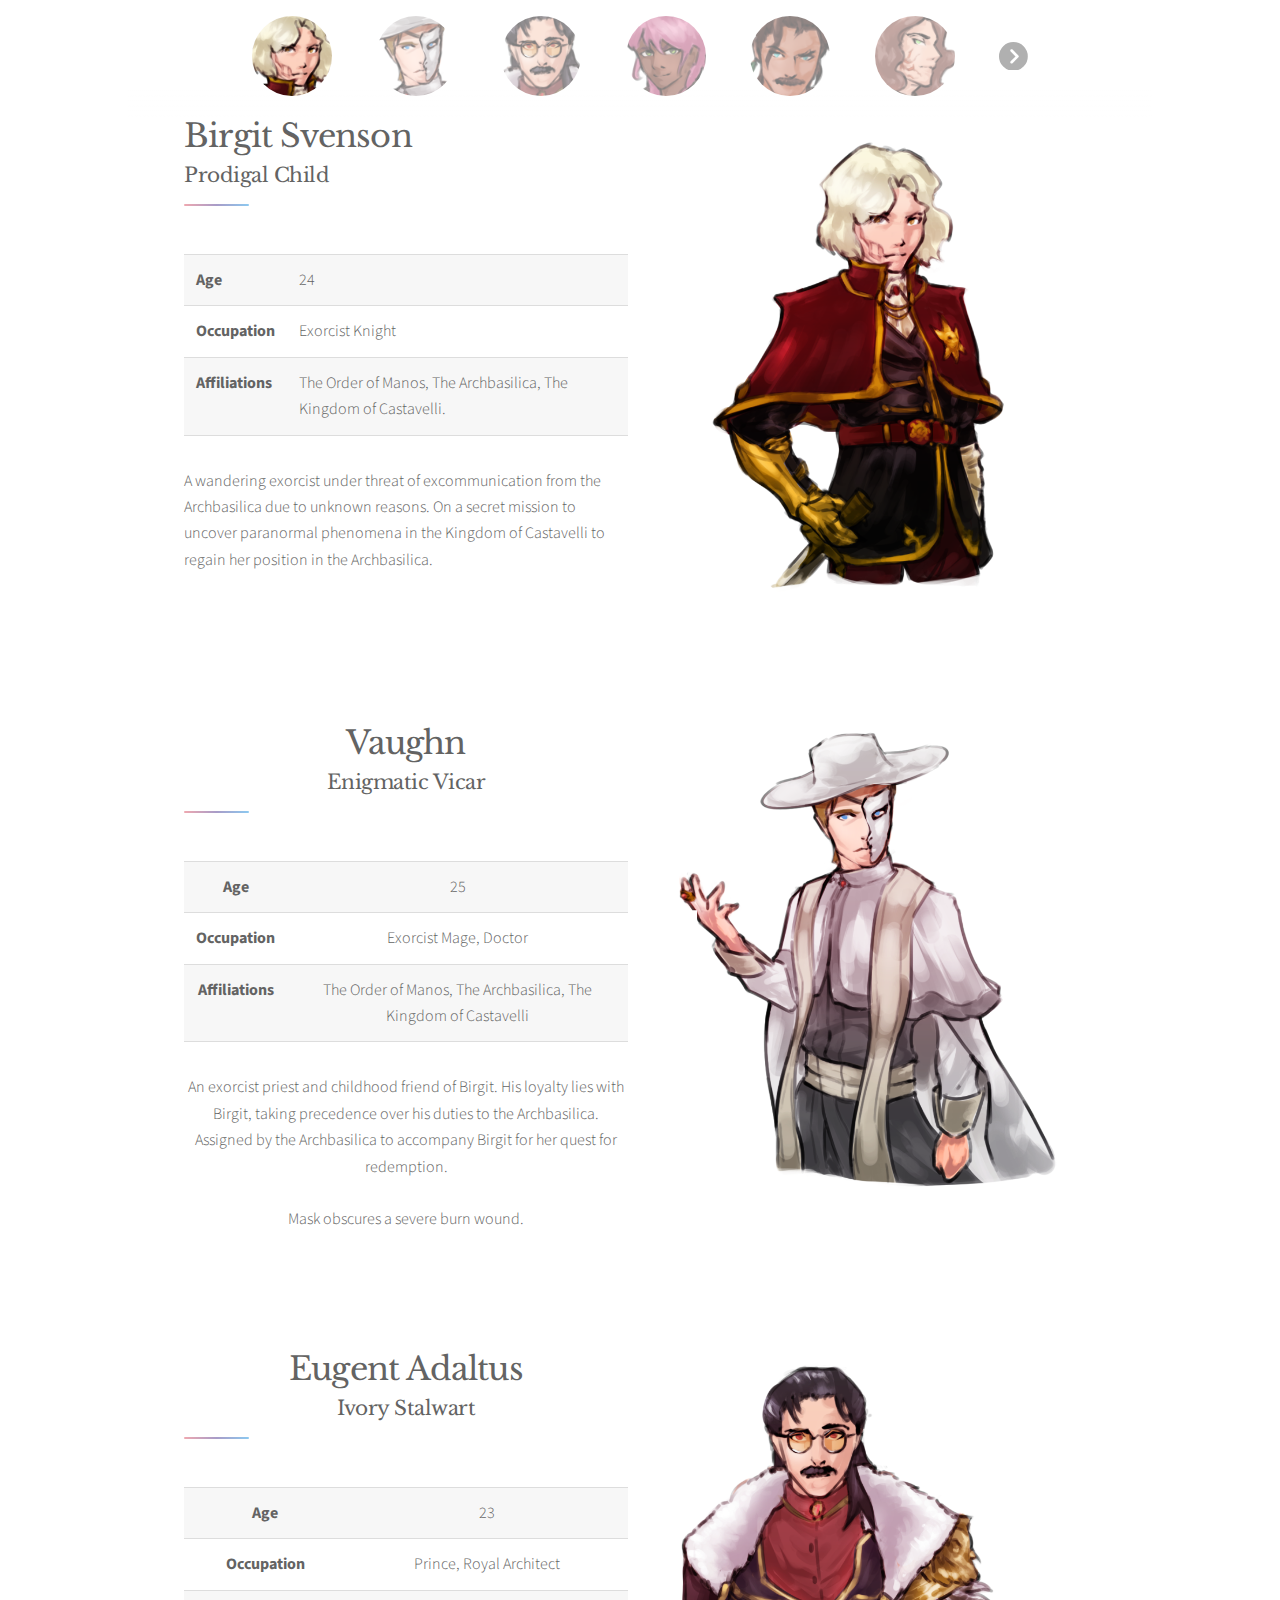
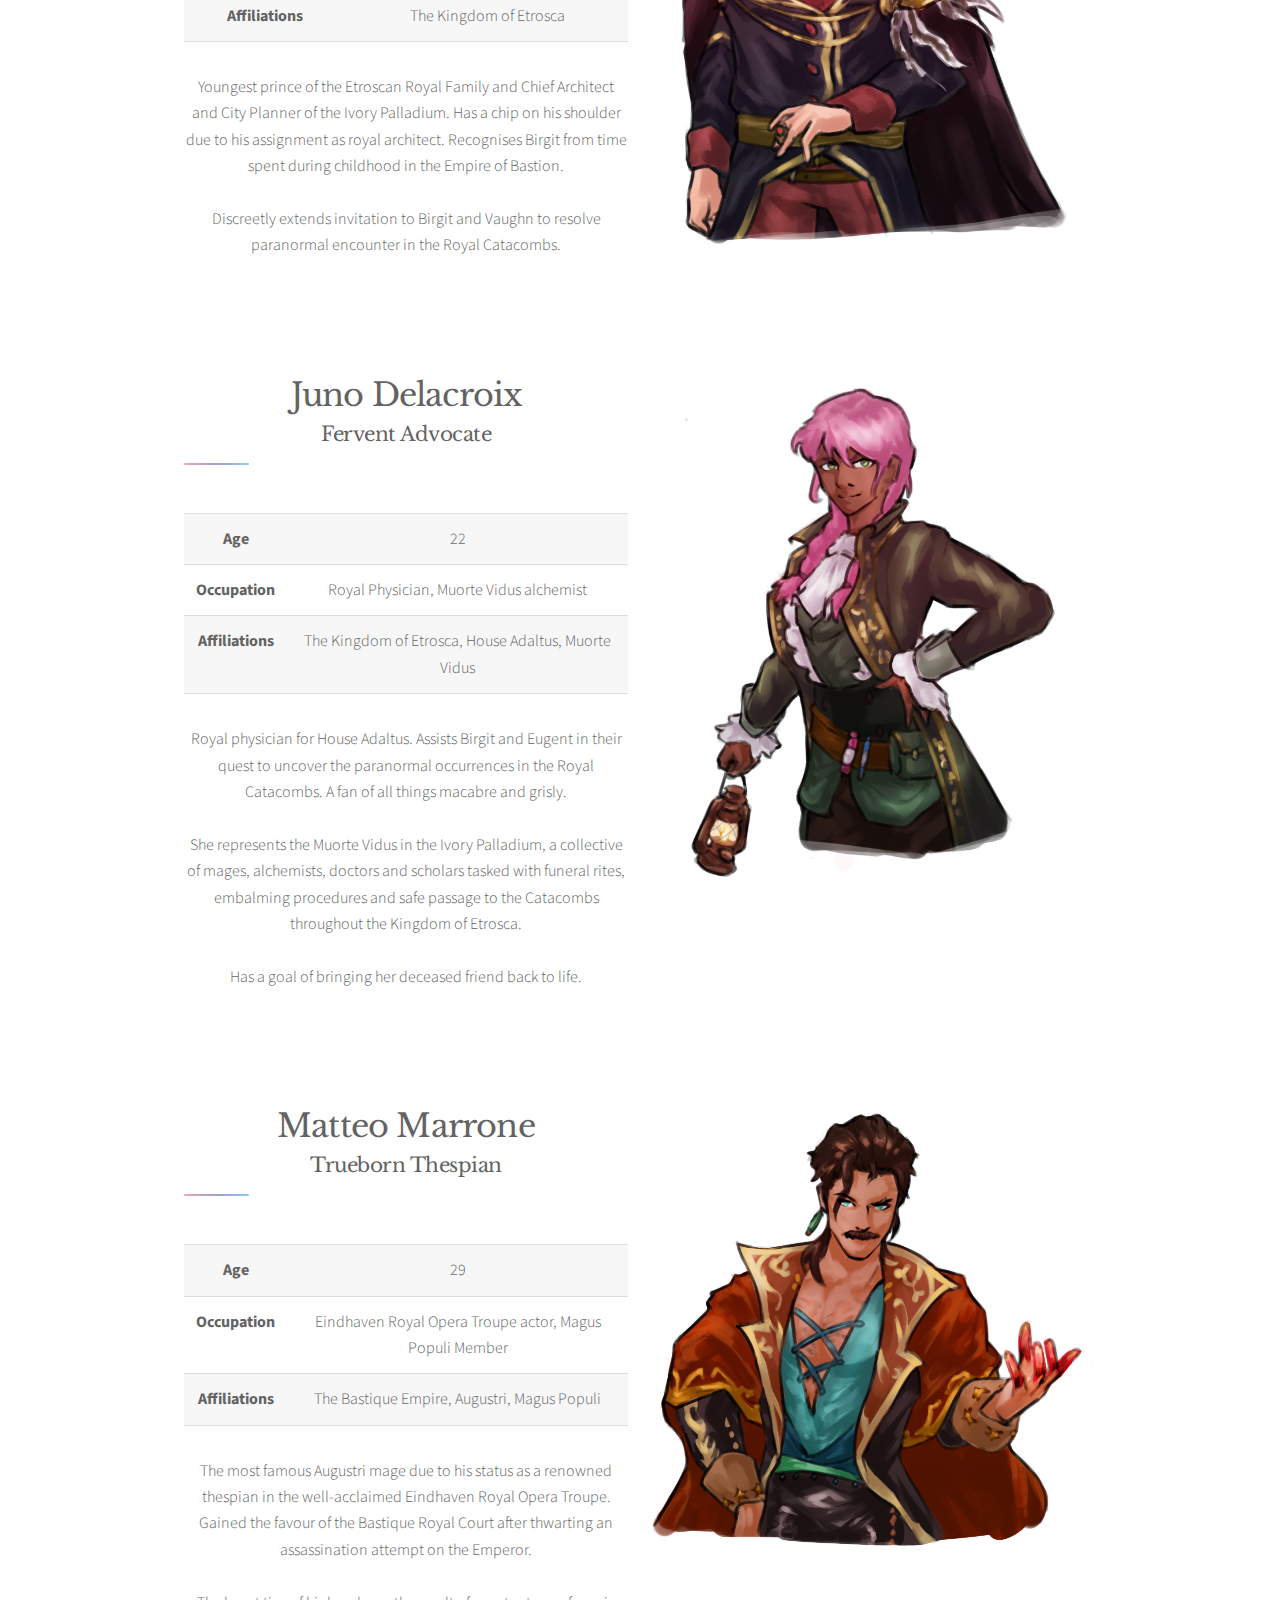
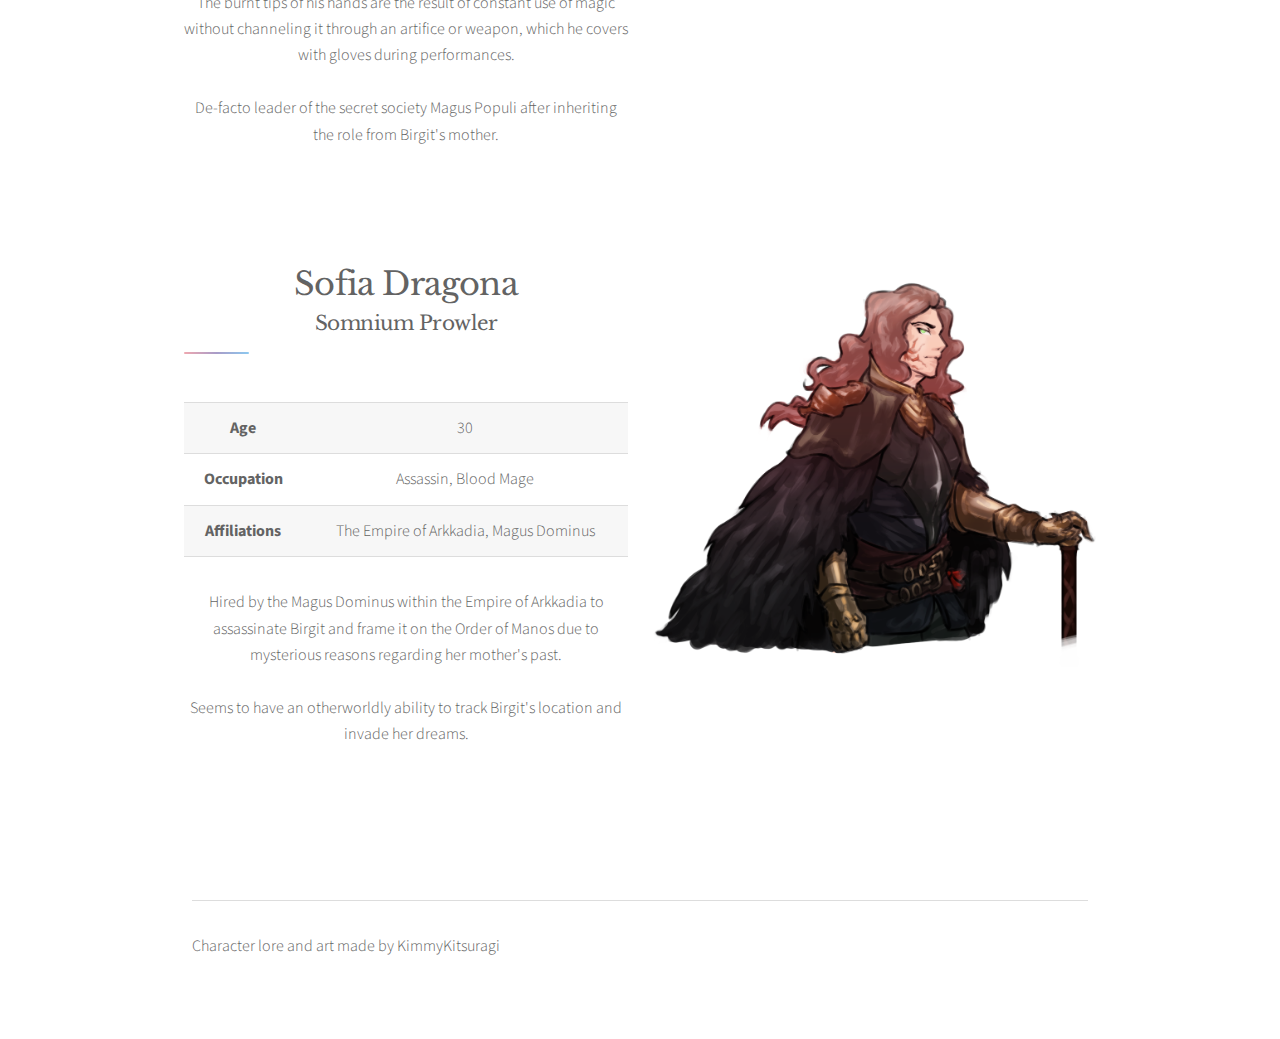
==== commit 5a283873: "Add content" ====
--- a/index.html
+++ b/index.html
@@ -7,7 +7,7 @@
 <html>
 
 <head>
-	<title>Stellar by HTML5 UP</title>
+	<title>Kimmy OCs Page 01</title>
 	<meta charset="utf-8" />
 	<meta name="viewport" content="width=device-width, initial-scale=1, user-scalable=no" />
 	<link href="https://cdn.jsdelivr.net/npm/bootstrap@5.2.3/dist/css/bootstrap.min.css" rel="stylesheet"
@@ -32,6 +32,7 @@
 				<li><a href="#c4"><img src="images/04b_Transparent.png" alt="Juno" /></a></li>
 				<li><a href="#c5"><img src="images/05b_Transparent.png" alt="Matteo" /></a></li>
 				<li><a href="#c6"><img src="images/06c_Transparent.png" alt="Sofia" /></a></li>
+				<li><a href="page02.html"><svg xmlns="http://www.w3.org/2000/svg" height="2em" viewBox="0 0 512 512"><!--! Font Awesome Free 6.4.0 by @fontawesome - https://fontawesome.com License - https://fontawesome.com/license (Commercial License) Copyright 2023 Fonticons, Inc. --><style>svg{fill:#b0b0b0}</style><path d="M0 256a256 256 0 1 0 512 0A256 256 0 1 0 0 256zM241 377c-9.4 9.4-24.6 9.4-33.9 0s-9.4-24.6 0-33.9l87-87-87-87c-9.4-9.4-9.4-24.6 0-33.9s24.6-9.4 33.9 0L345 239c9.4 9.4 9.4 24.6 0 33.9L241 377z"/></svg></a></li>
 			</ul>
 		</nav>
 
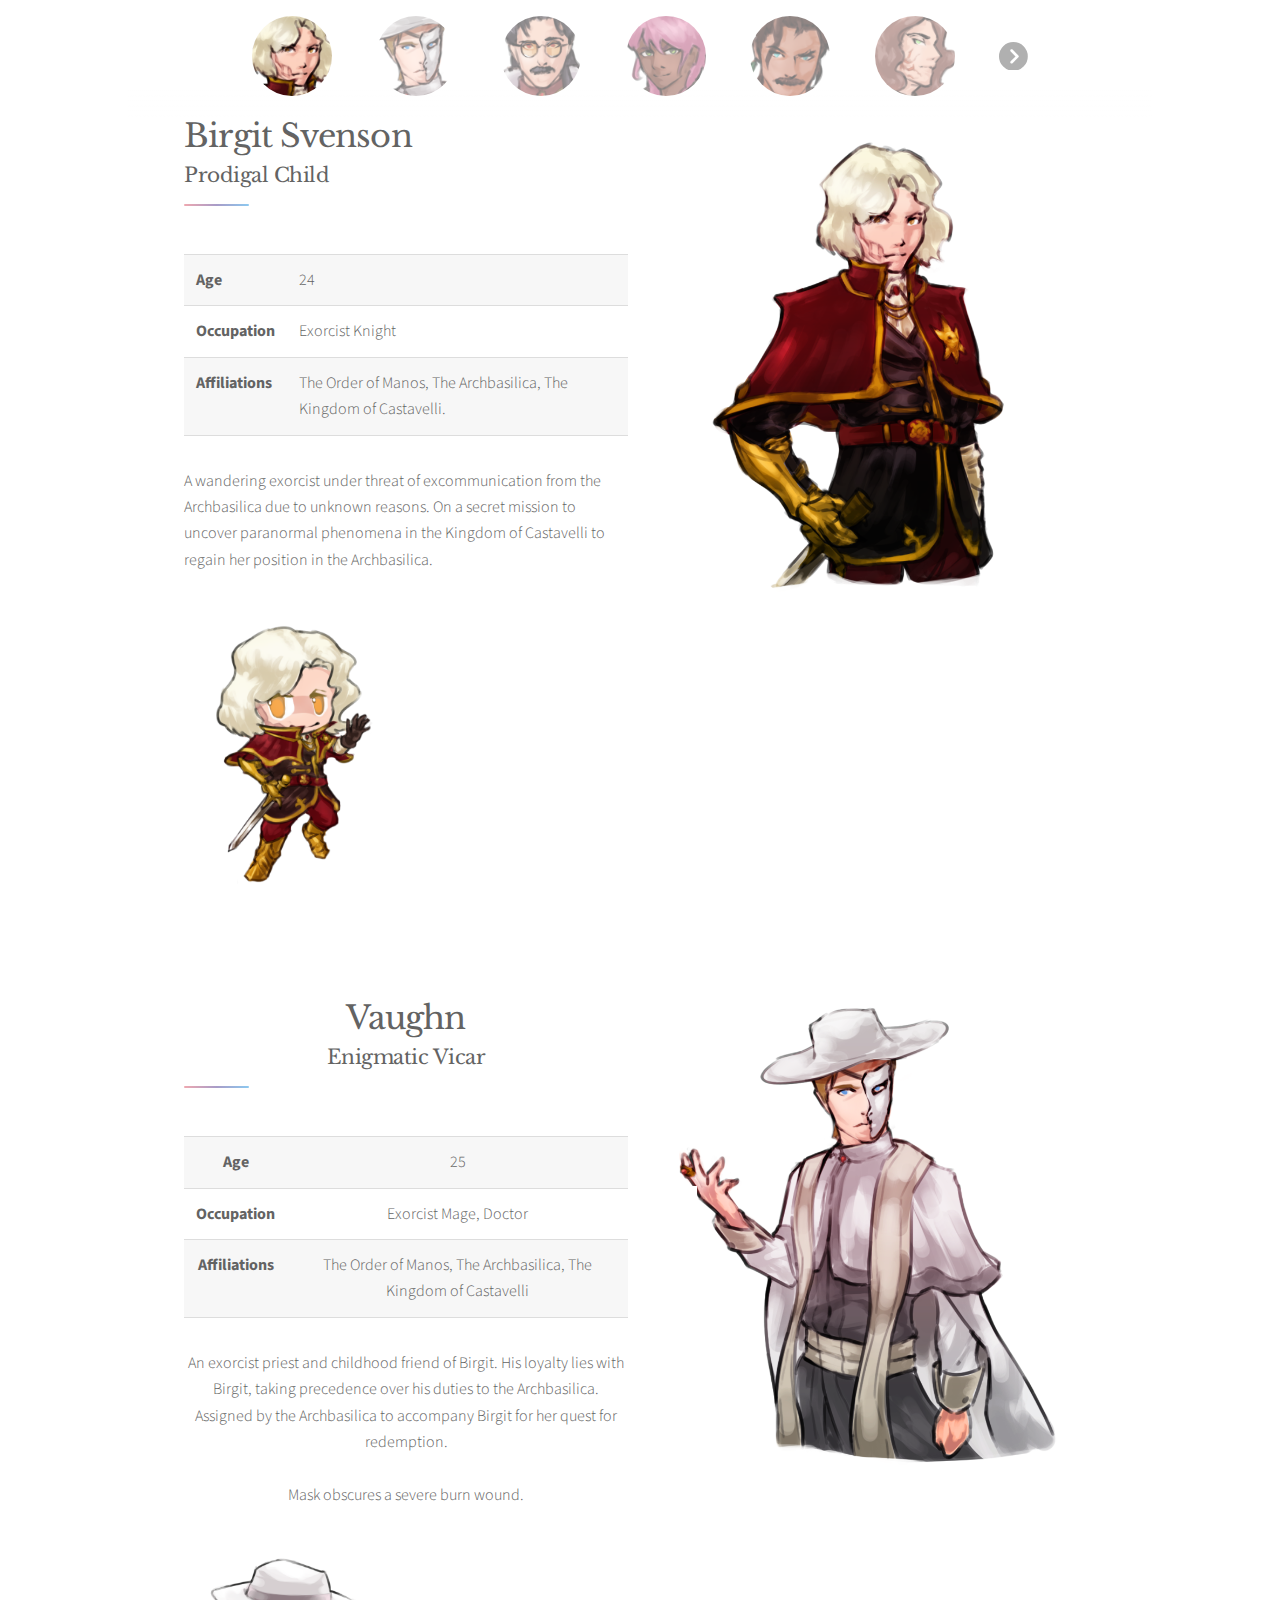
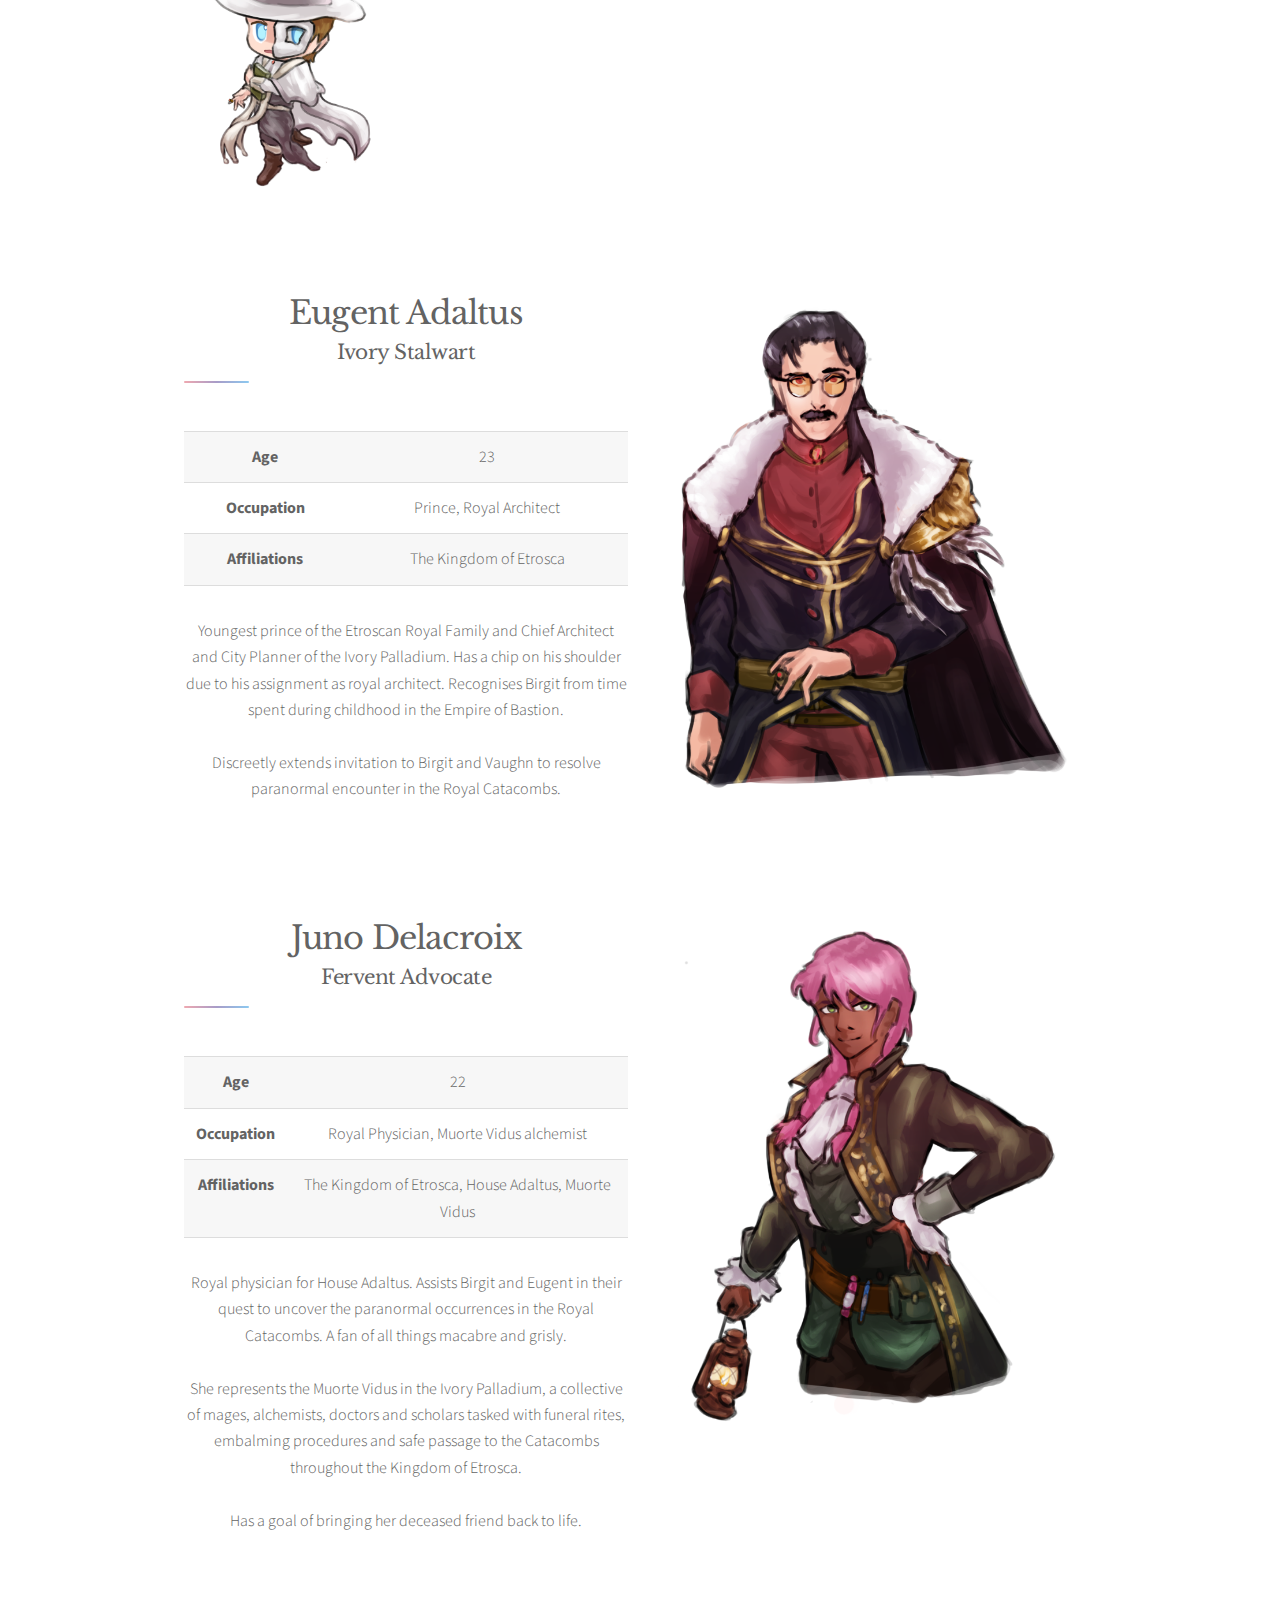
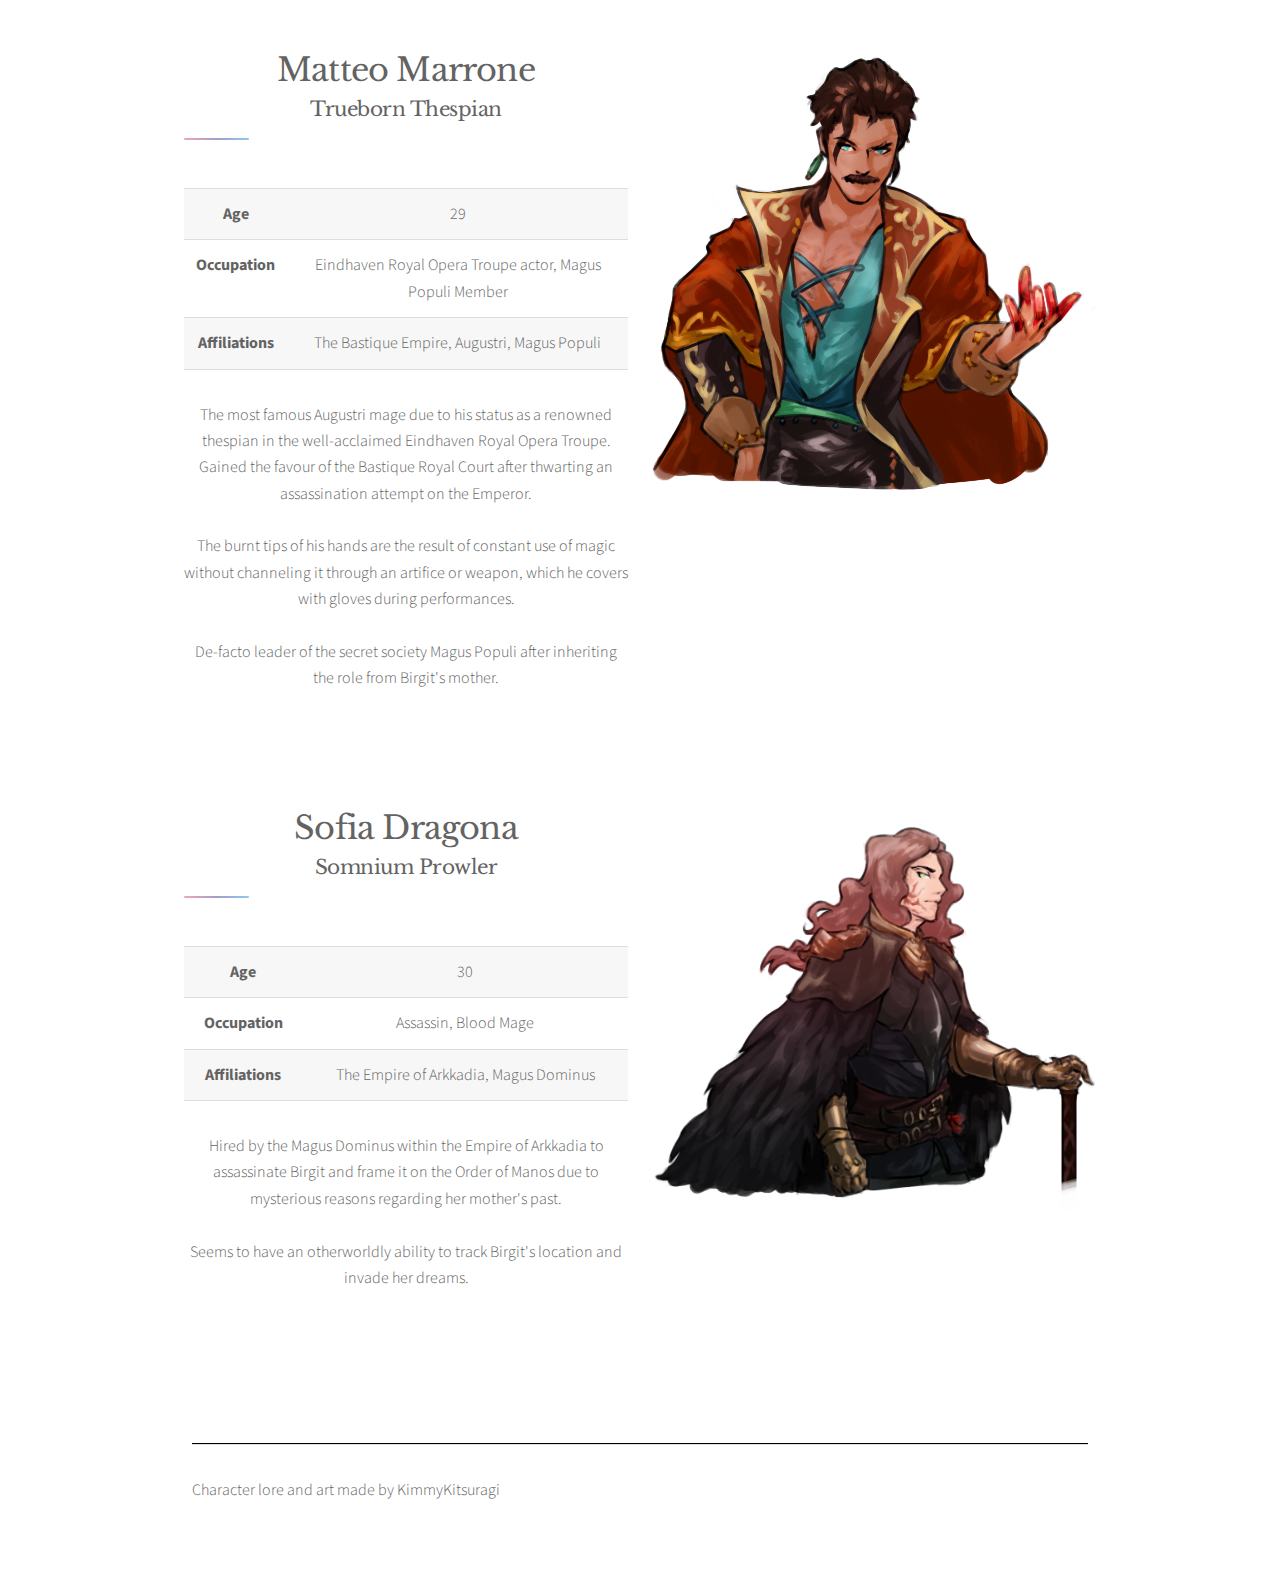
==== commit 4af1a522: "Add chibis" ====
--- a/index.html
+++ b/index.html
@@ -32,7 +32,16 @@
 				<li><a href="#c4"><img src="images/04b_Transparent.png" alt="Juno" /></a></li>
 				<li><a href="#c5"><img src="images/05b_Transparent.png" alt="Matteo" /></a></li>
 				<li><a href="#c6"><img src="images/06c_Transparent.png" alt="Sofia" /></a></li>
-				<li><a href="page02.html"><svg xmlns="http://www.w3.org/2000/svg" height="2em" viewBox="0 0 512 512"><!--! Font Awesome Free 6.4.0 by @fontawesome - https://fontawesome.com License - https://fontawesome.com/license (Commercial License) Copyright 2023 Fonticons, Inc. --><style>svg{fill:#b0b0b0}</style><path d="M0 256a256 256 0 1 0 512 0A256 256 0 1 0 0 256zM241 377c-9.4 9.4-24.6 9.4-33.9 0s-9.4-24.6 0-33.9l87-87-87-87c-9.4-9.4-9.4-24.6 0-33.9s24.6-9.4 33.9 0L345 239c9.4 9.4 9.4 24.6 0 33.9L241 377z"/></svg></a></li>
+				<li><a href="page02.html"><svg xmlns="http://www.w3.org/2000/svg" height="2em"
+							viewBox="0 0 512 512"><!--! Font Awesome Free 6.4.0 by @fontawesome - https://fontawesome.com License - https://fontawesome.com/license (Commercial License) Copyright 2023 Fonticons, Inc. -->
+							<style>
+								svg {
+									fill: #b0b0b0
+								}
+							</style>
+							<path
+								d="M0 256a256 256 0 1 0 512 0A256 256 0 1 0 0 256zM241 377c-9.4 9.4-24.6 9.4-33.9 0s-9.4-24.6 0-33.9l87-87-87-87c-9.4-9.4-9.4-24.6 0-33.9s24.6-9.4 33.9 0L345 239c9.4 9.4 9.4 24.6 0 33.9L241 377z" />
+						</svg></a></li>
 			</ul>
 		</nav>
 
@@ -77,9 +86,12 @@
 									reasons. On a secret mission to uncover paranormal phenomena in the Kingdom of
 									Castavelli to
 									regain her position in the Archbasilica.</p>
+								<div class="d-flex justify-content-center image chibi"><img
+										src="images/01e_Transparent.png" alt="" /></div>
 							</div>
 							<div class="col-md-12 col-6 align-self-center">
-								<span class="image portrait"><img src="images/01_Transparent.png" alt="" /></span>
+								<span class="image portrait mx-auto"><img src="images/01_Transparent.png"
+										alt="" /></span>
 							</div>
 						</div>
 					</div>
@@ -127,6 +139,8 @@
 									<br />
 									Mask obscures a severe burn wound.
 								</p>
+								<div class="d-flex justify-content-center image chibi"><img
+									src="images/02f_Transparent.png" alt="" /></div>
 							</div>
 							<div class="col-6 align-self-center">
 								<span class="image portrait"><img src="images/02_Transparent.png" alt="" /></span>
@@ -364,4 +378,5 @@
 	<script src="assets/js/util.js"></script>
 	<script src="assets/js/main.js"></script>
 </body>
+
 </html>--- a/assets/css/main.css
+++ b/assets/css/main.css
@@ -1426,6 +1426,11 @@
     display: block;
     width: 100%;
     height: 100%; }
+  .image.chibi img {
+    border-radius: 8px;
+    display: block;
+    width: 50%;
+    height: 50%; }
   .image.left, .image.right {
     max-width: 40%; }
     .image.left img, .image.right img {
@@ -2068,6 +2073,9 @@
       padding-top: 10em; } }
 
 /* Main */
+:root {
+  scroll-behavior: auto !important; }
+
 #main {
   background-color: #ffffff;
   color: #636363;
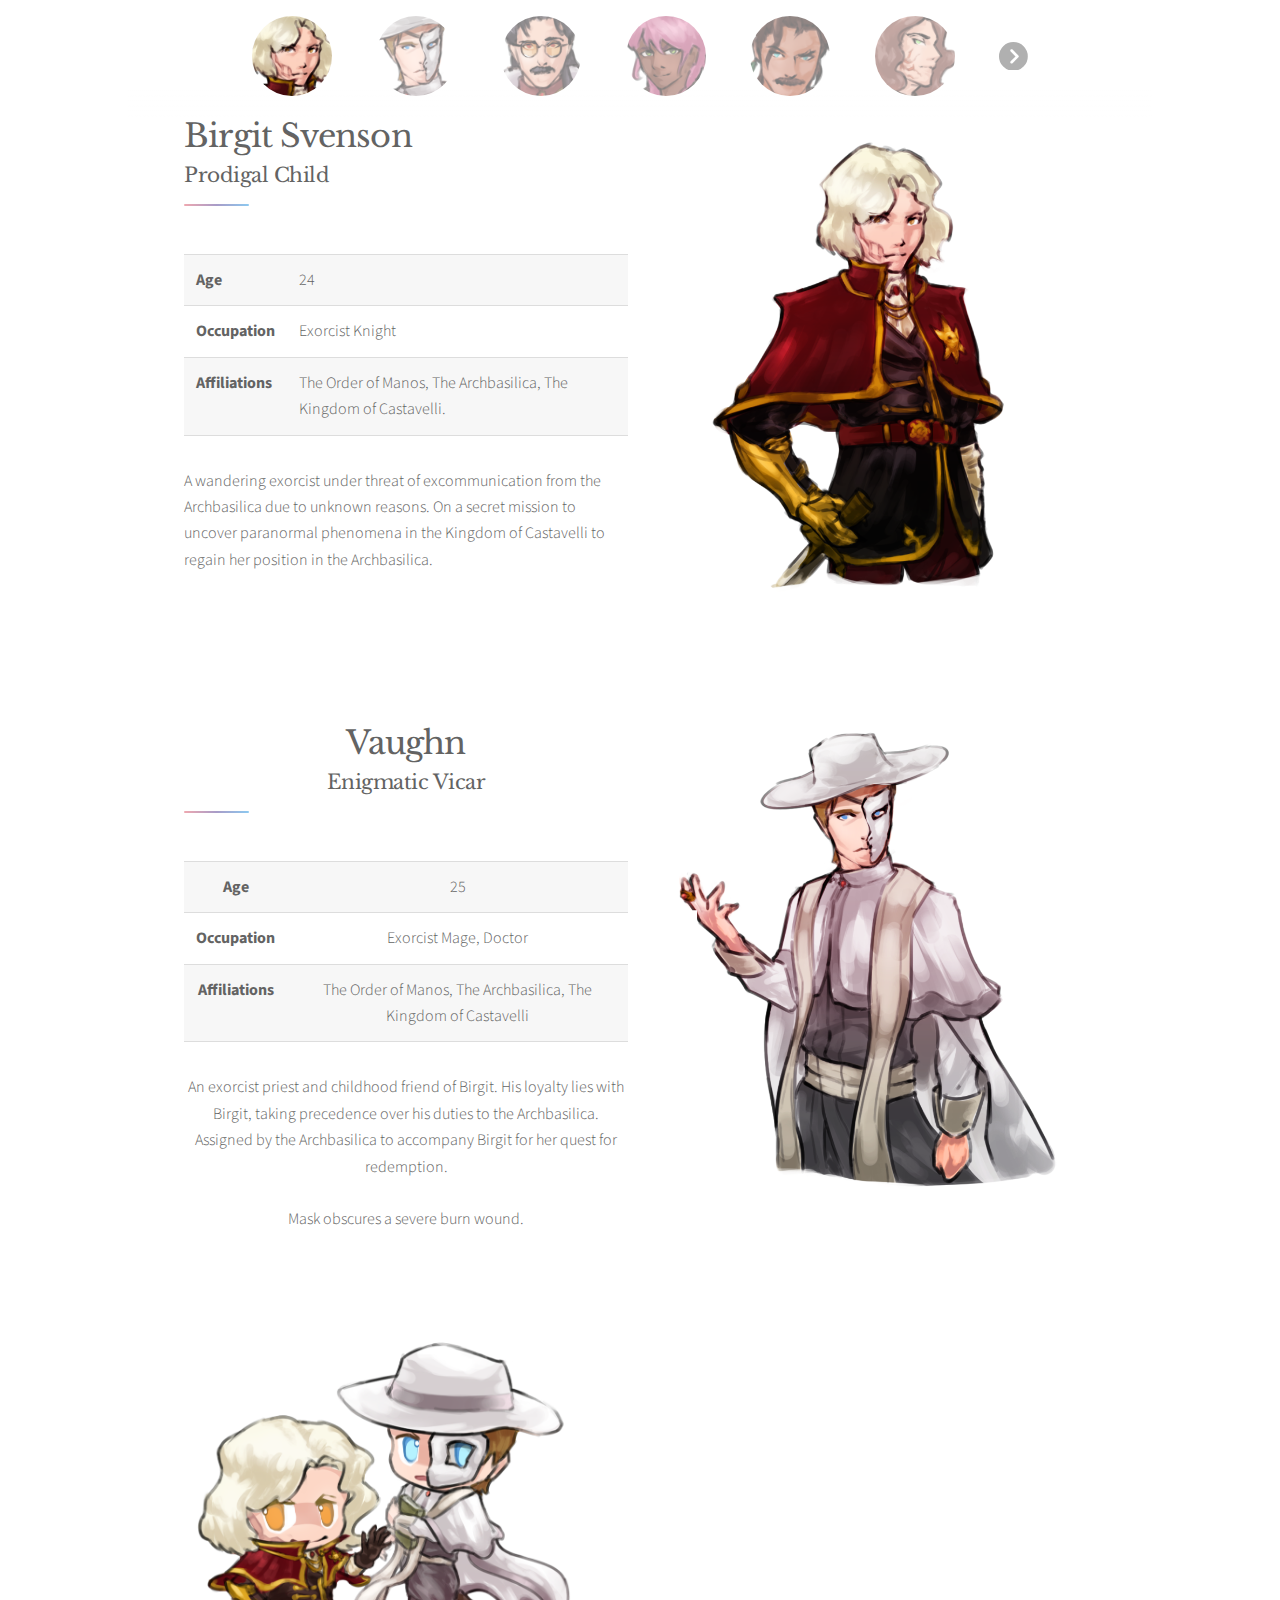
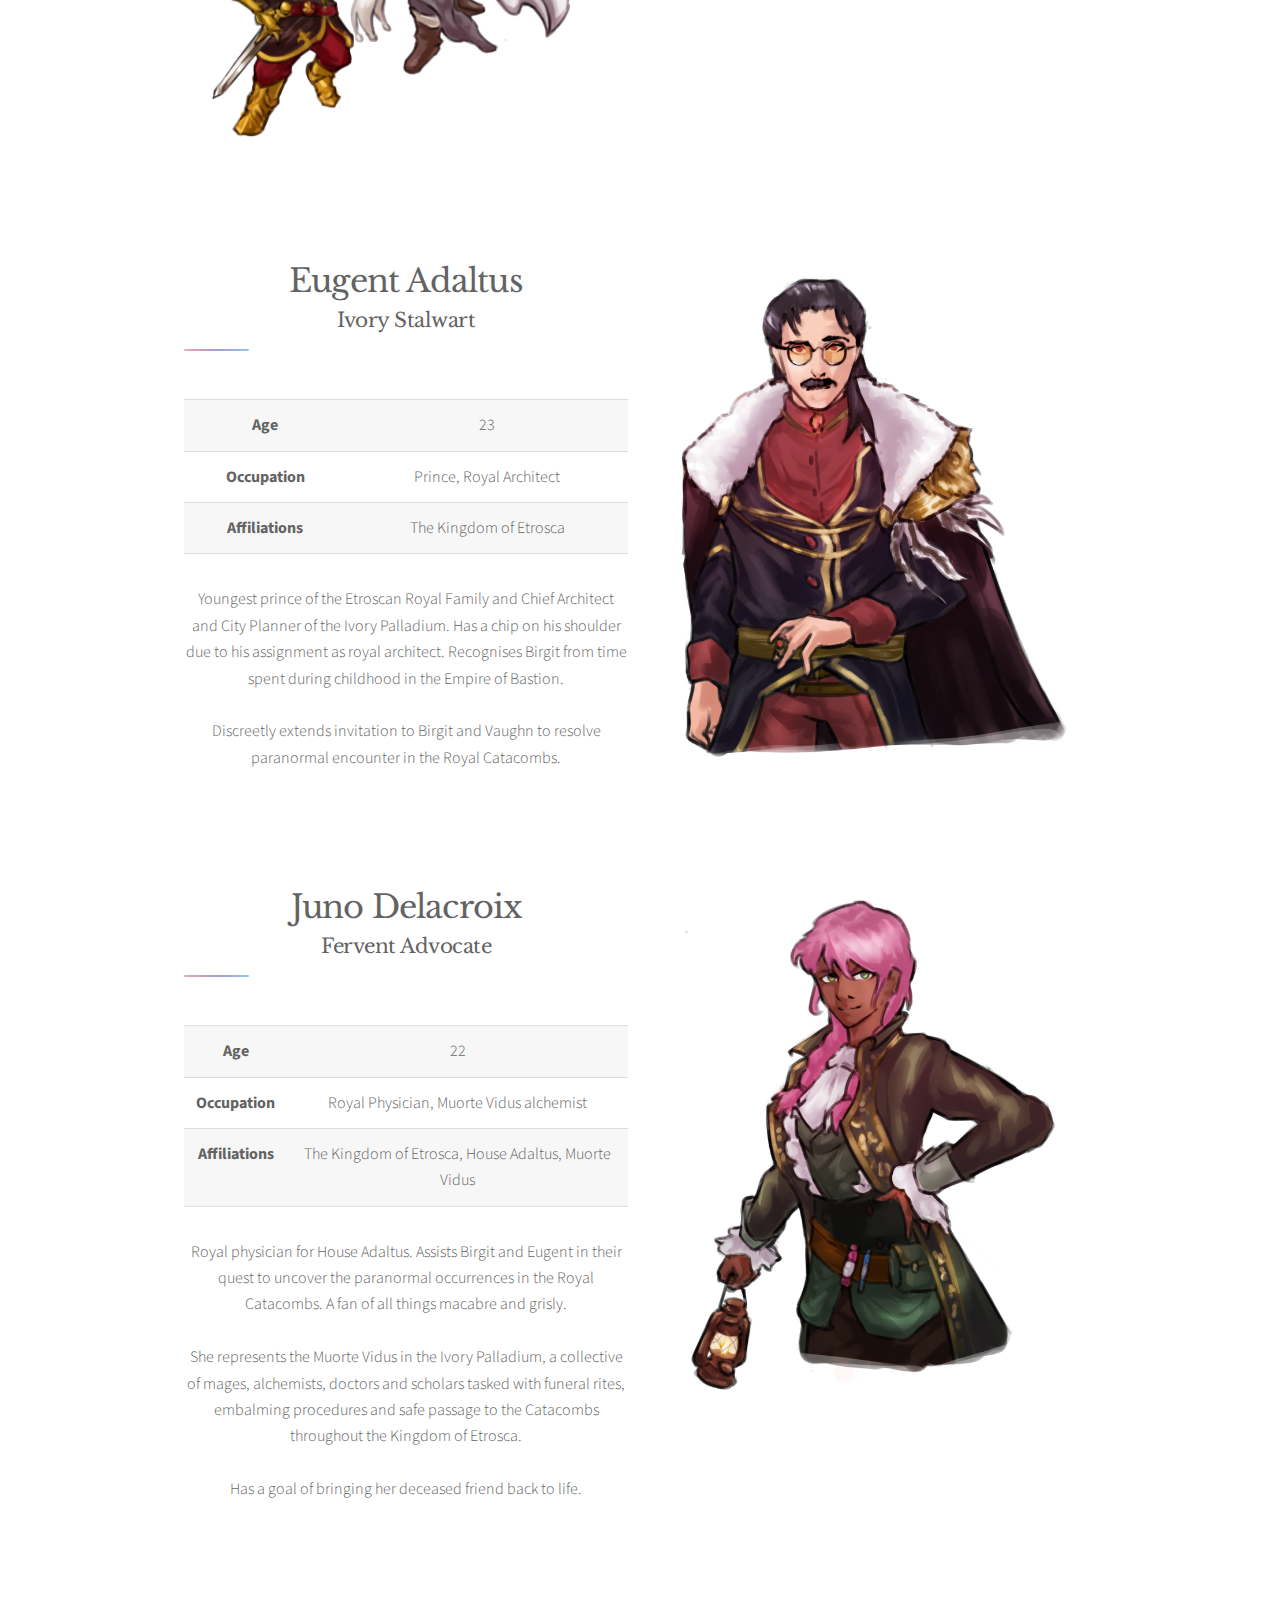
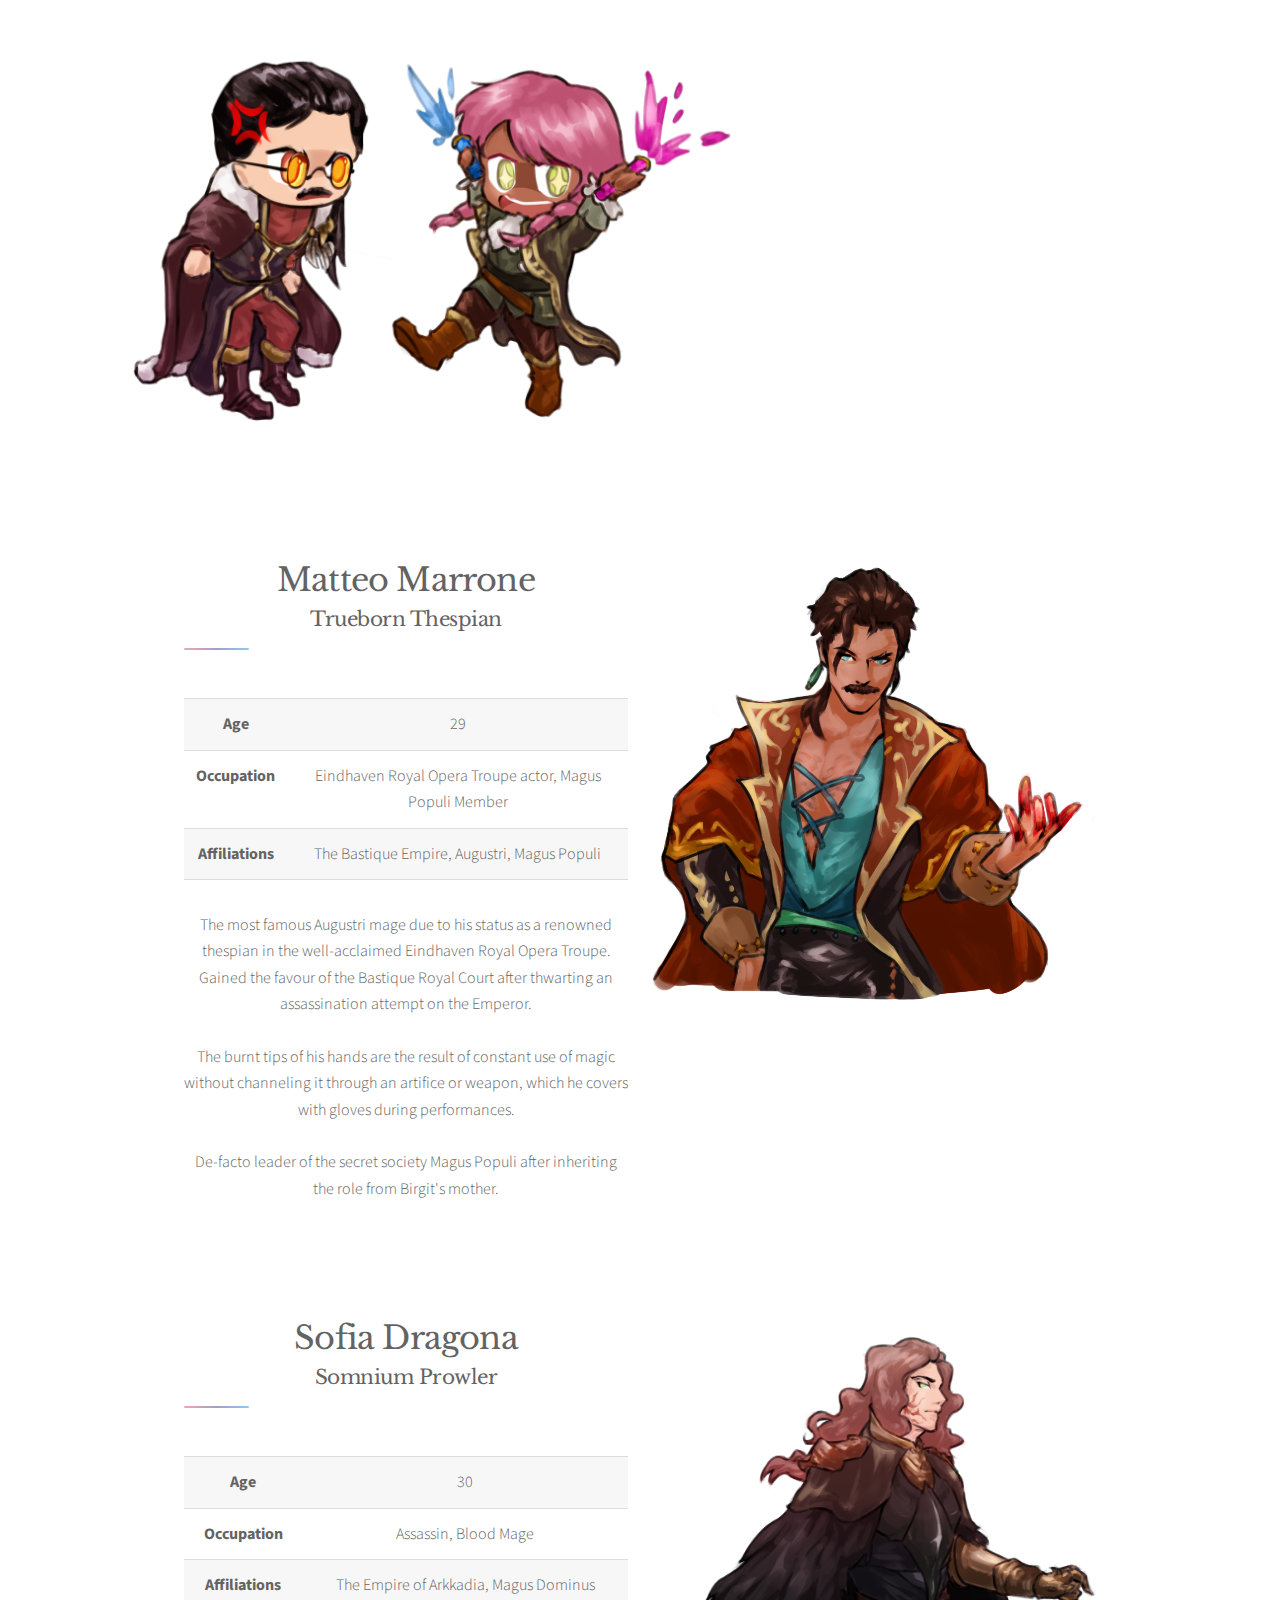
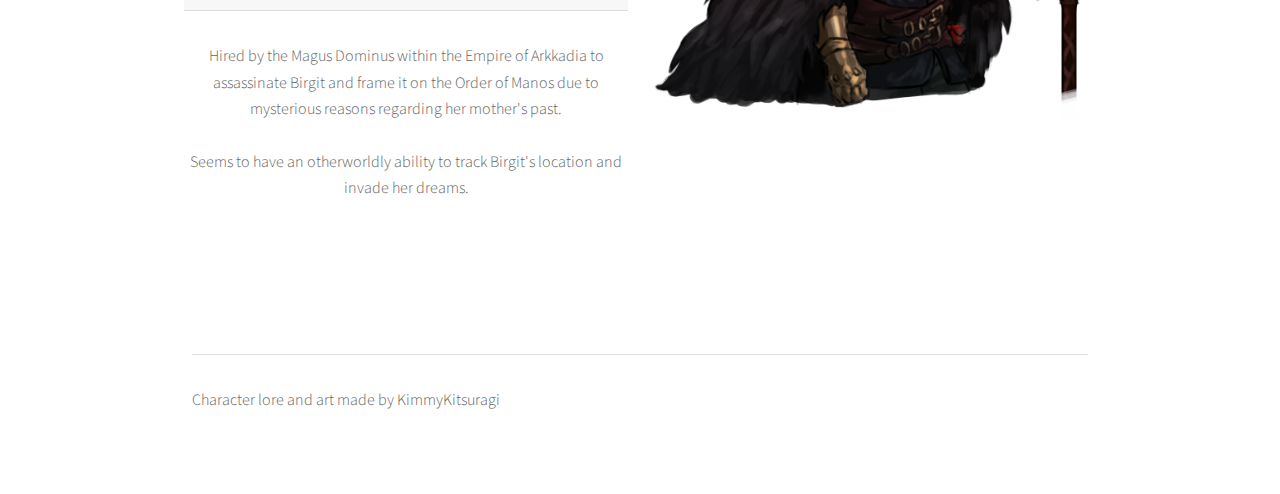
==== commit 416f9c8a: "Add content" ====
--- a/index.html
+++ b/index.html
@@ -86,8 +86,6 @@
 									reasons. On a secret mission to uncover paranormal phenomena in the Kingdom of
 									Castavelli to
 									regain her position in the Archbasilica.</p>
-								<div class="d-flex justify-content-center image chibi"><img
-										src="images/01e_Transparent.png" alt="" /></div>
 							</div>
 							<div class="col-md-12 col-6 align-self-center">
 								<span class="image portrait mx-auto"><img src="images/01_Transparent.png"
@@ -139,8 +137,6 @@
 									<br />
 									Mask obscures a severe burn wound.
 								</p>
-								<div class="d-flex justify-content-center image chibi"><img
-									src="images/02f_Transparent.png" alt="" /></div>
 							</div>
 							<div class="col-6 align-self-center">
 								<span class="image portrait"><img src="images/02_Transparent.png" alt="" /></span>
@@ -148,6 +144,13 @@
 						</div>
 					</div>
 
+				</div>
+			</section>
+
+			<section>
+				<div>
+					<div class="d-flex justify-content-center image chibi"><img
+						src="images/ChibiSet01.png" alt="" /></div>
 				</div>
 			</section>
 
@@ -251,6 +254,13 @@
 						</div>
 					</div>
 
+				</div>
+			</section>
+
+			<section>
+				<div>
+					<div class="d-flex justify-content-center image chibi">
+						<img src="images/ChibiSet02.png" alt="" style="width: 60%; height: 60%;"/></div>
 				</div>
 			</section>
 
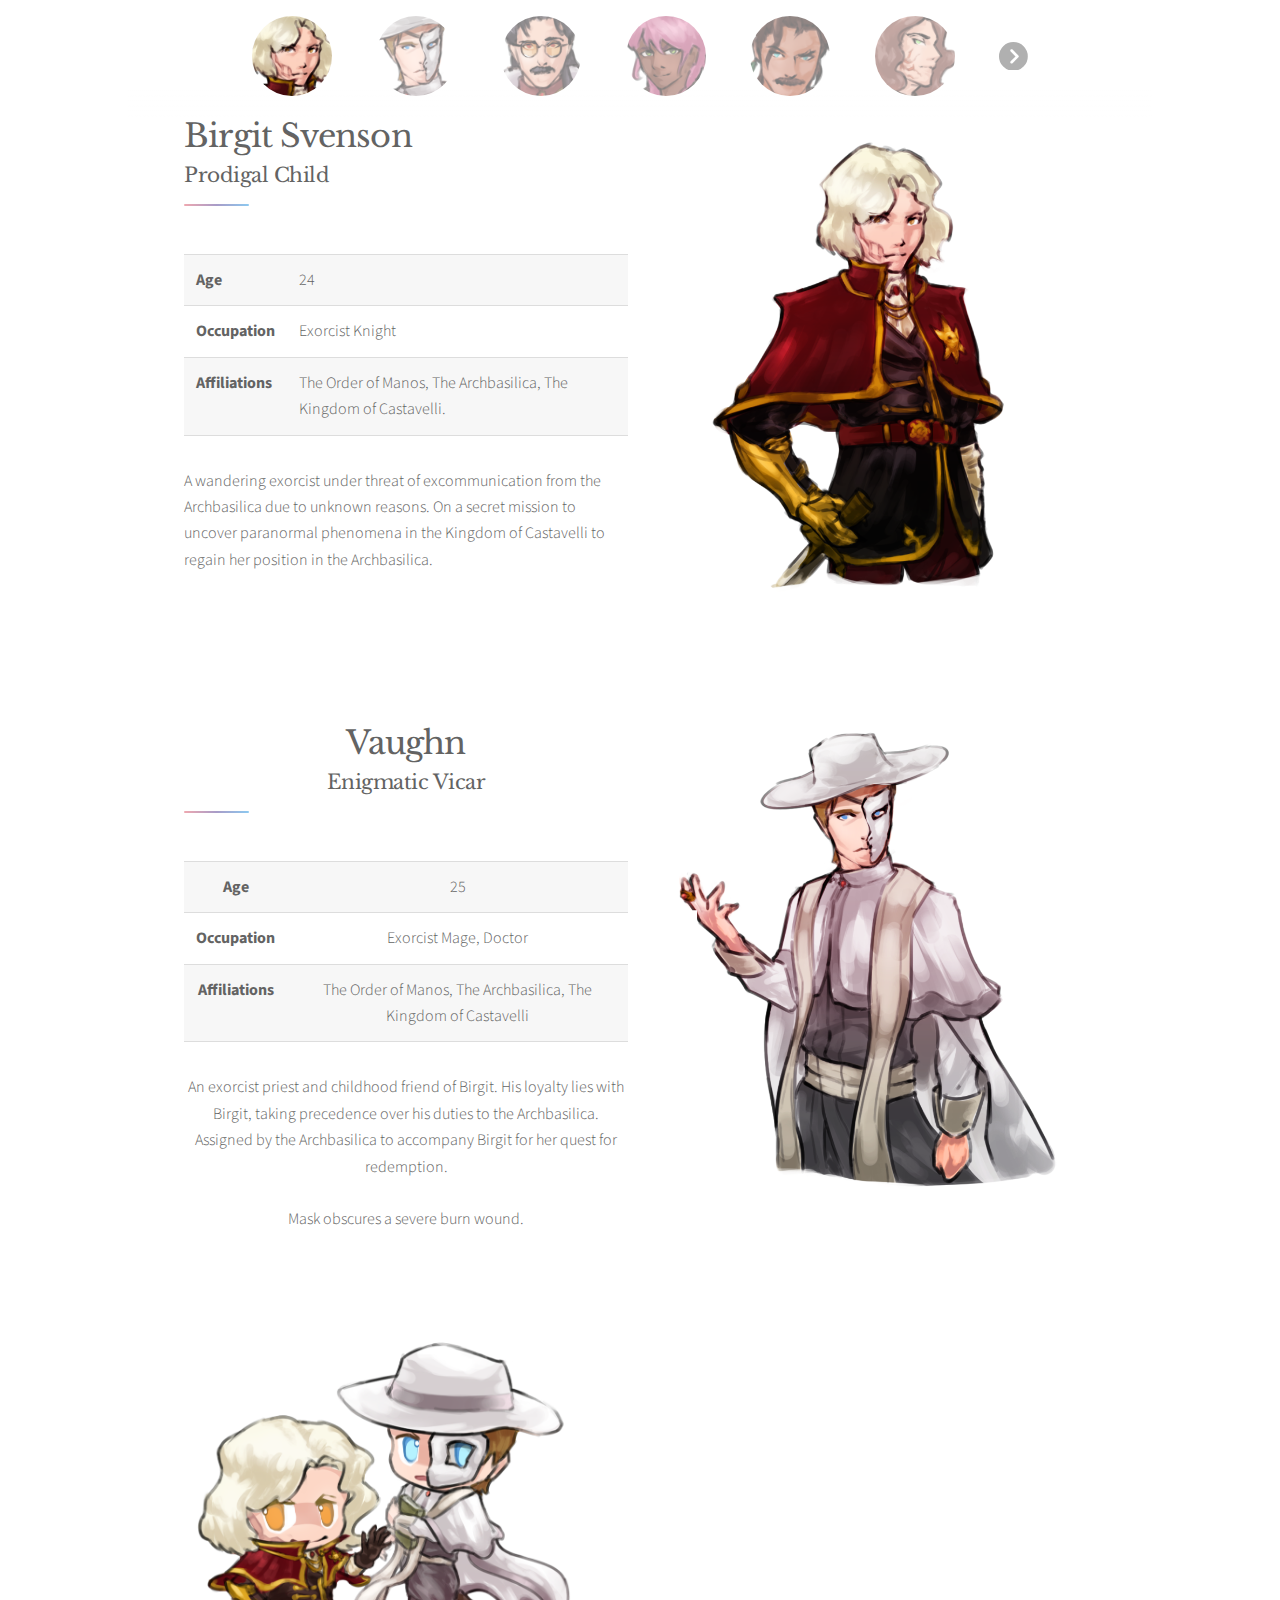
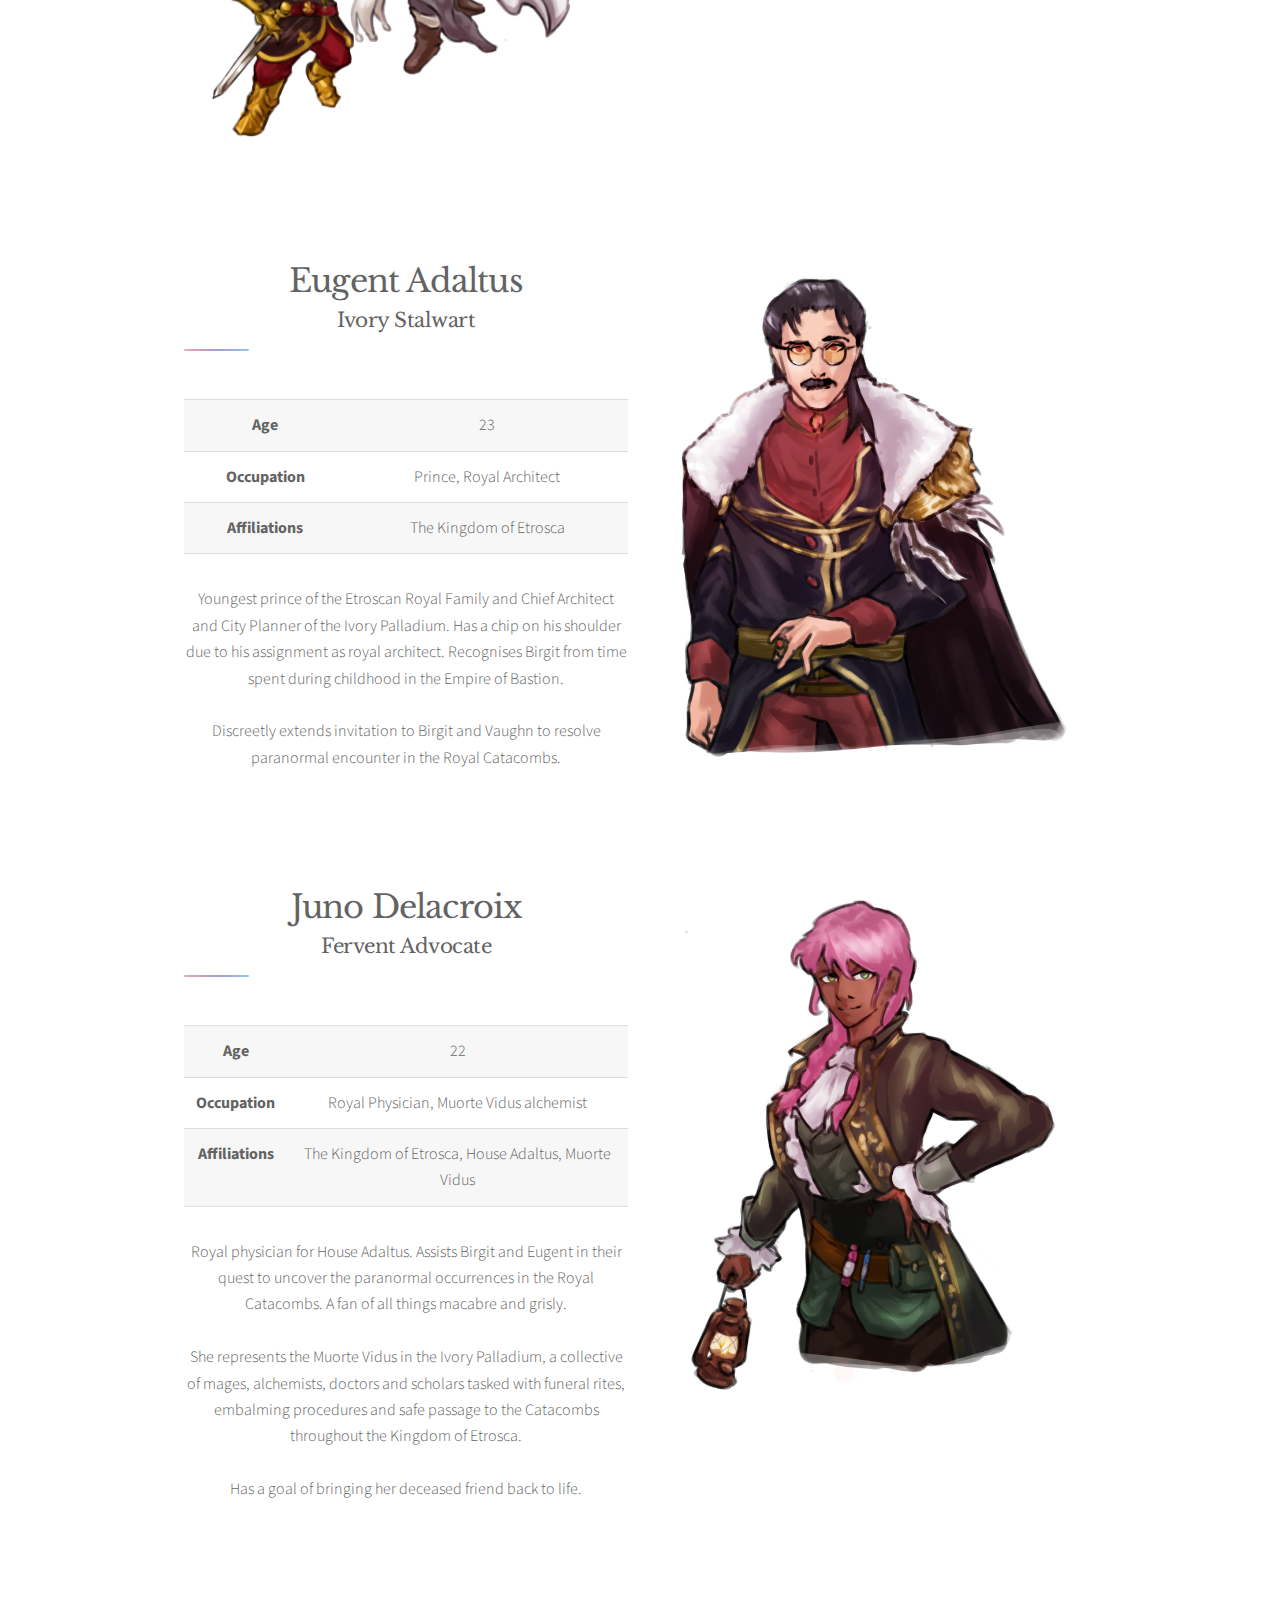
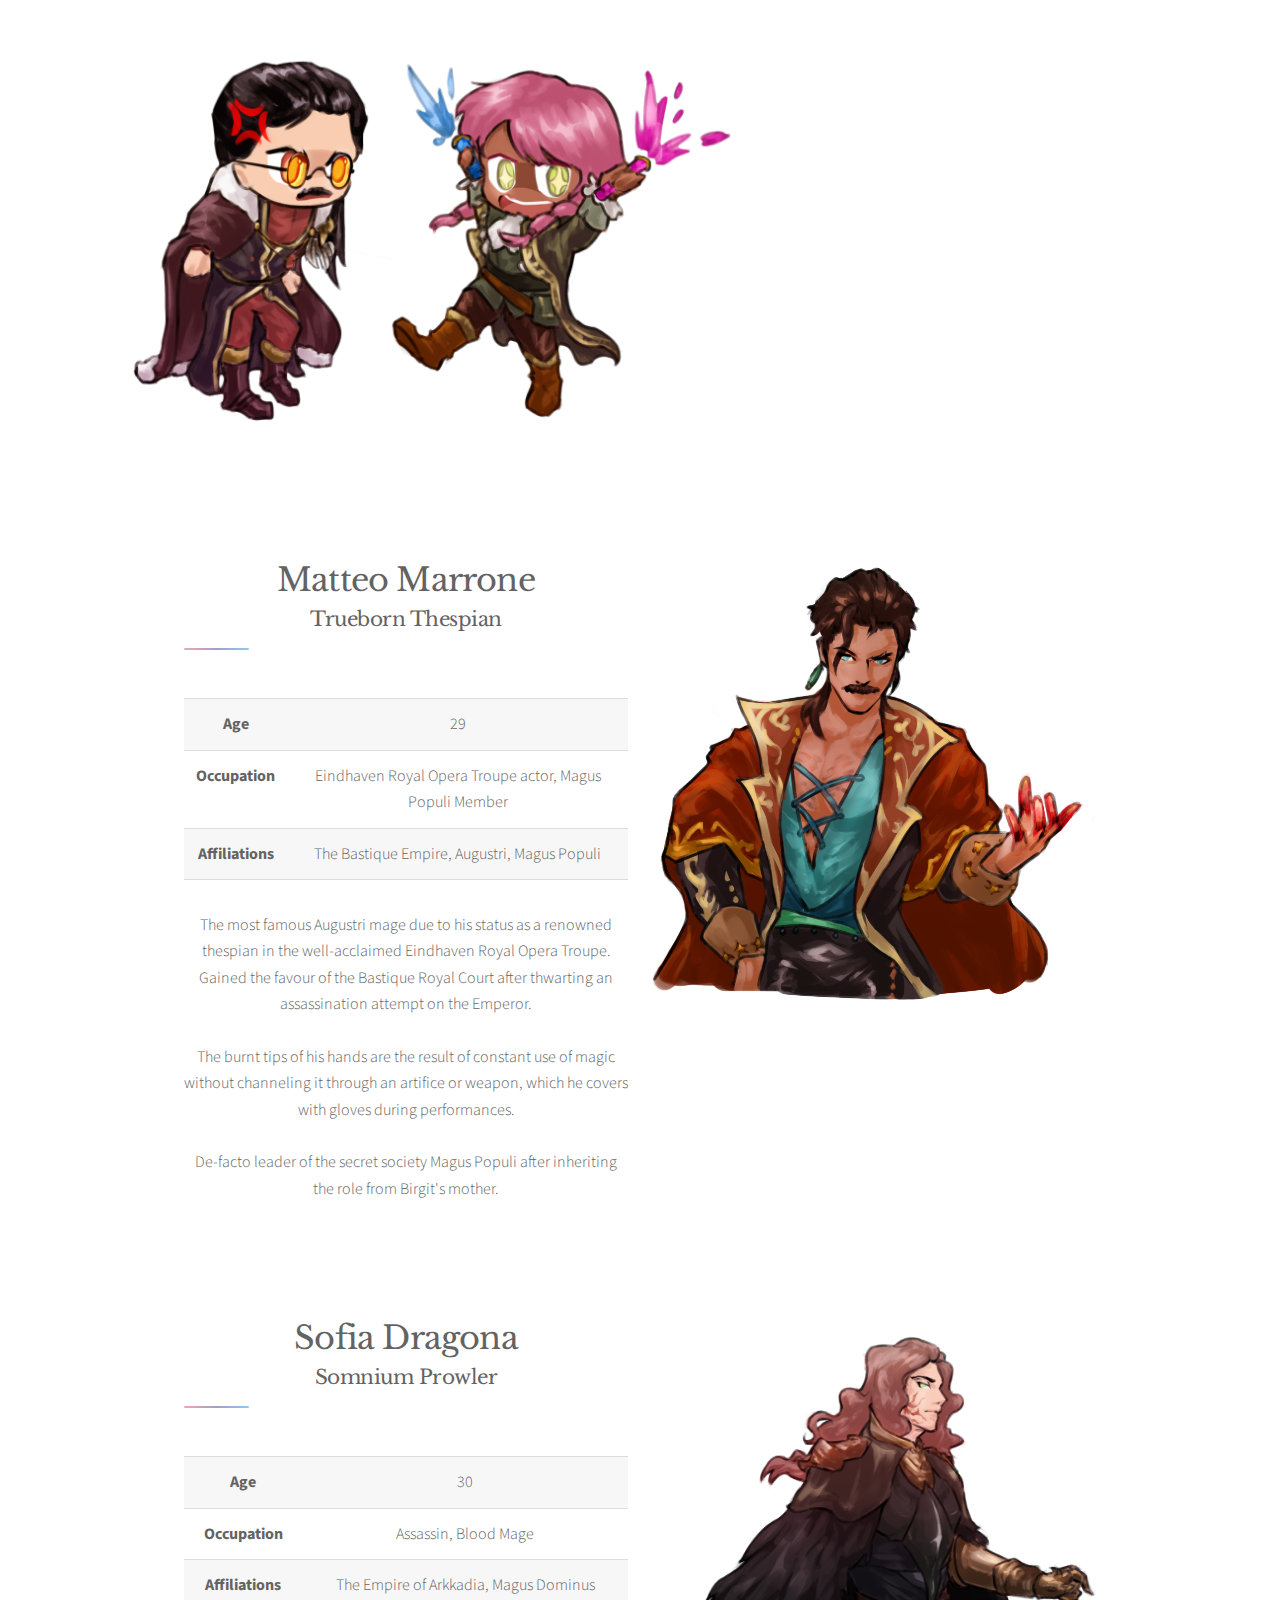
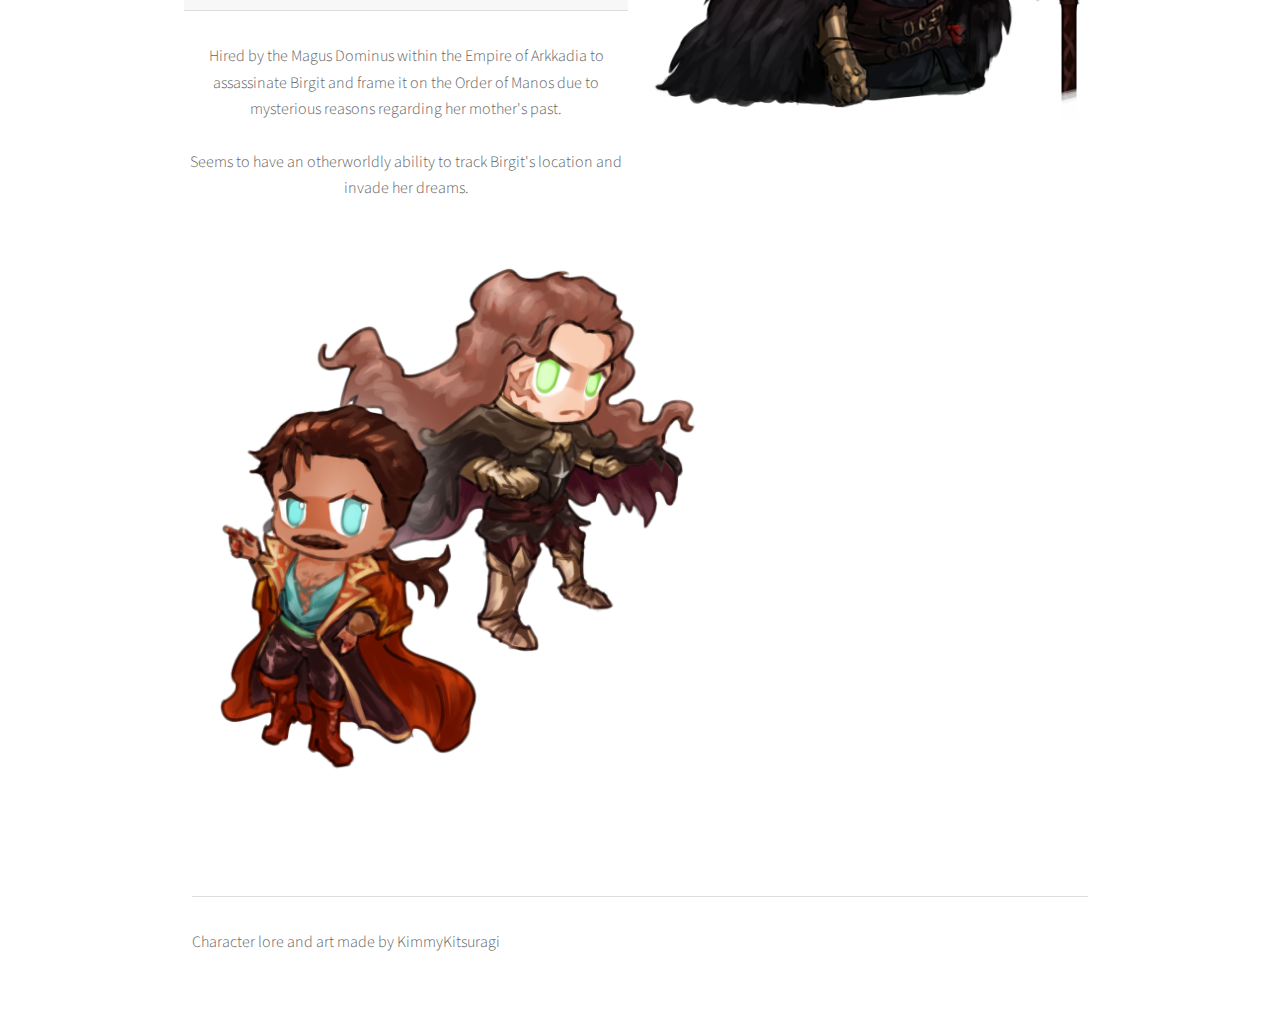
==== commit a3cb7b10: "Add content" ====
--- a/index.html
+++ b/index.html
@@ -367,7 +367,16 @@
 				</div>
 			</section>
 
+			<section>
+				<div>
+					<div class="d-flex justify-content-center image chibi">
+						<img src="images/ChibiSet03.png" alt="" style="width: 60%; height: 60%;"/></div>
+				</div>
+			</section>
+
 		</div>
+
+		
 		<!-- Footer -->
 		<footer id="footer">
 			<hr style="width:100%; background-color: black; height: 1.5px;">
